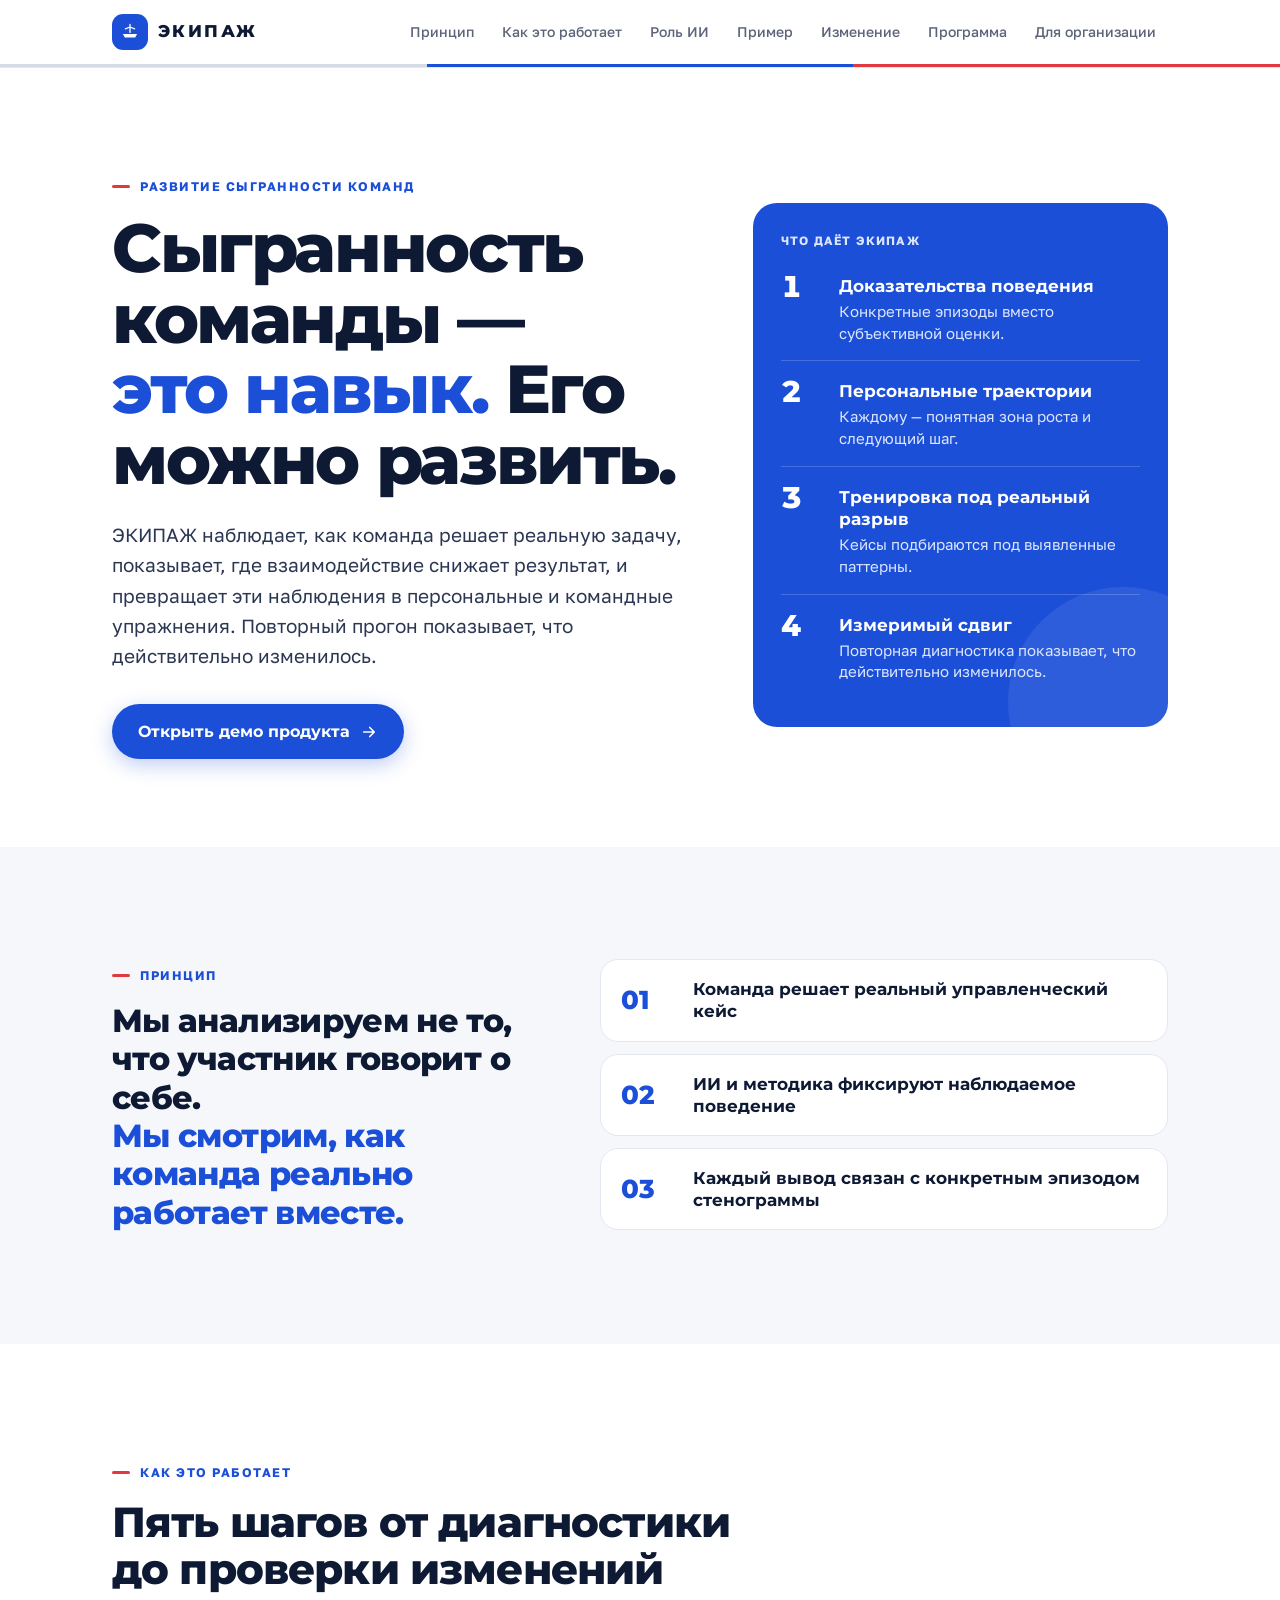
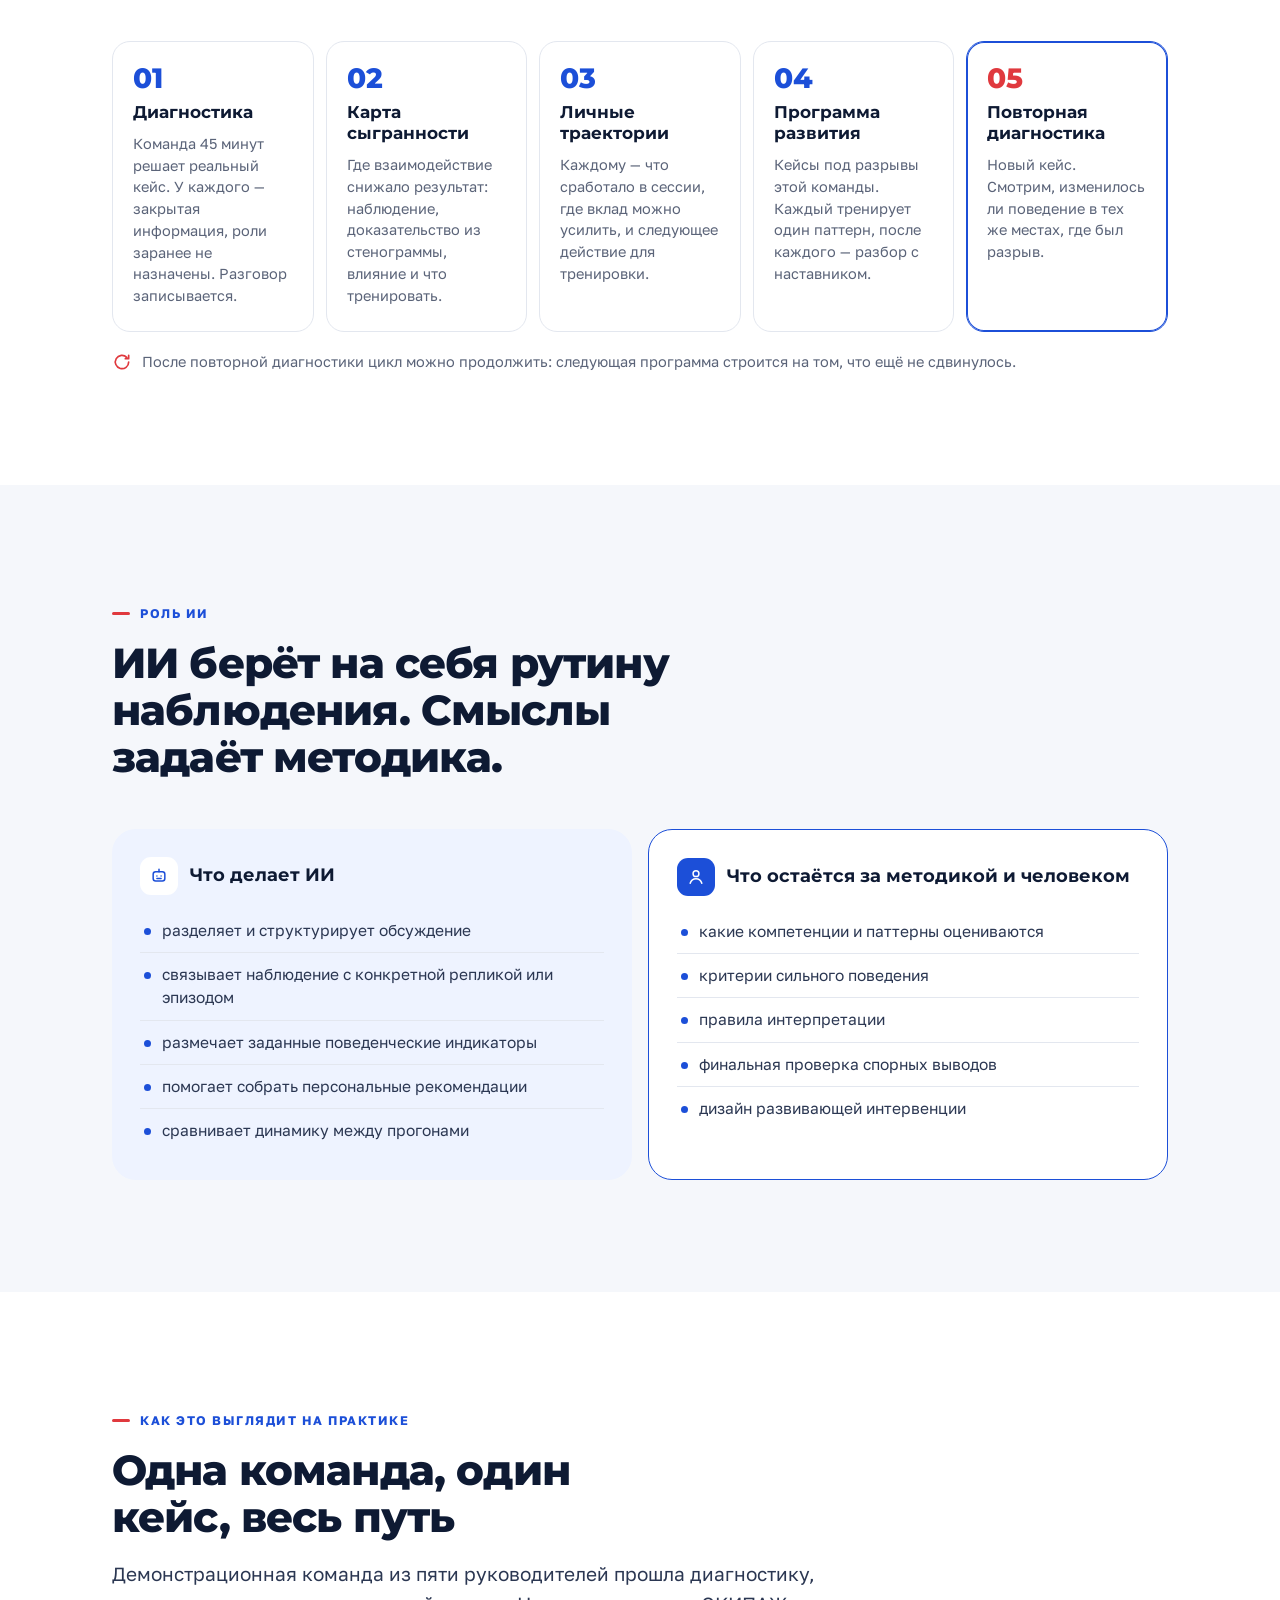
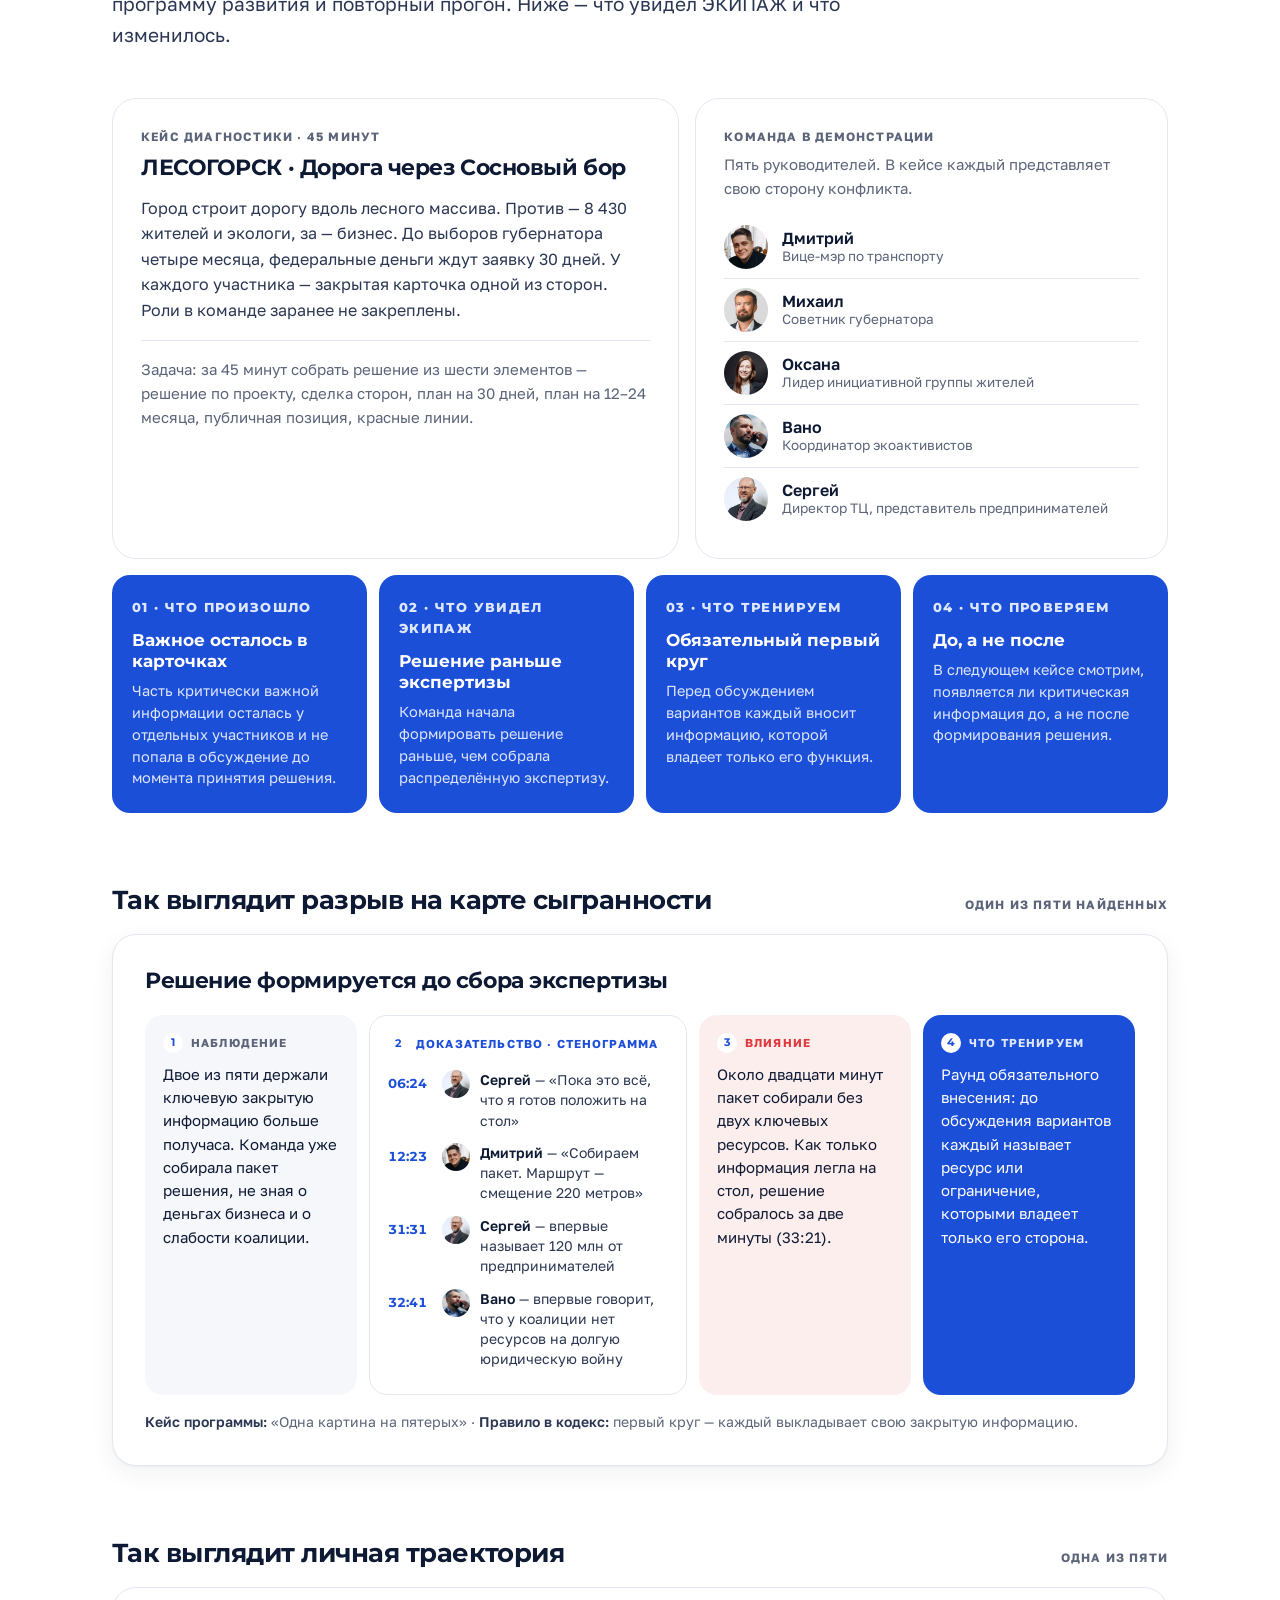
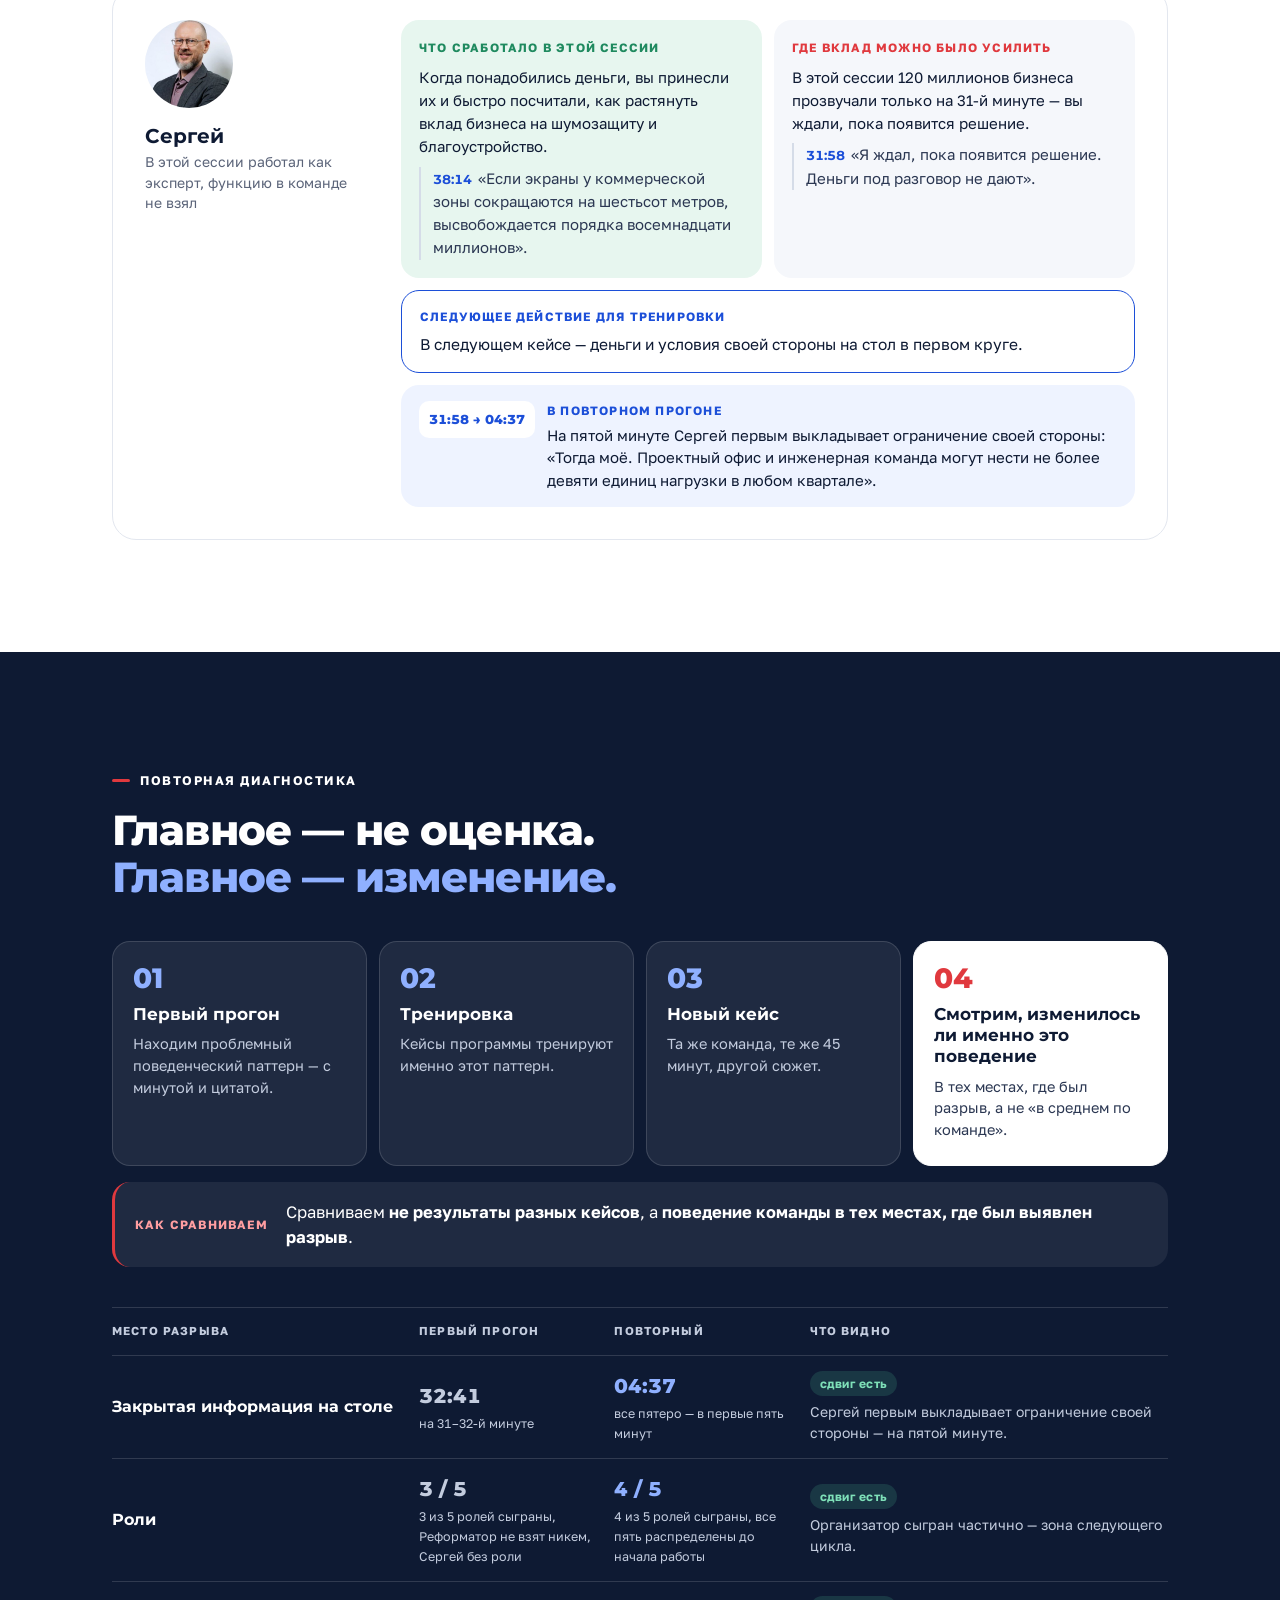
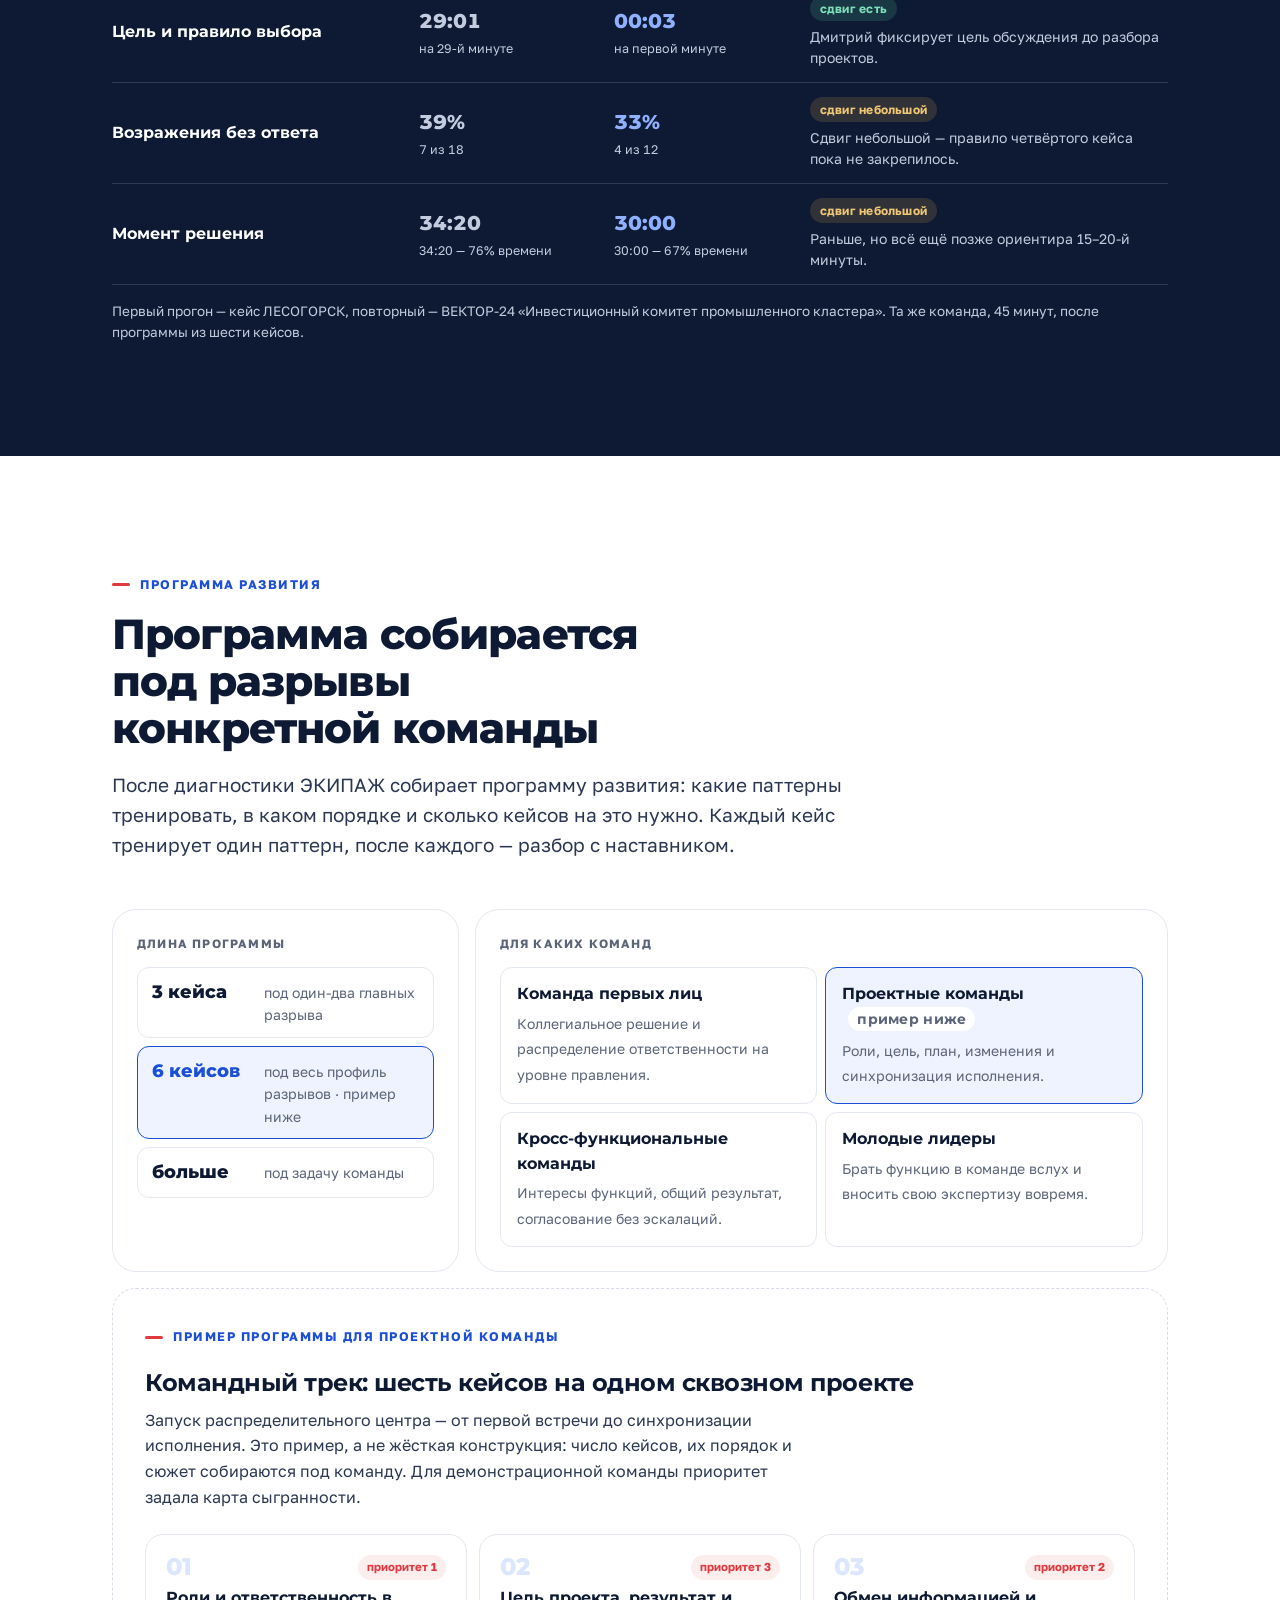
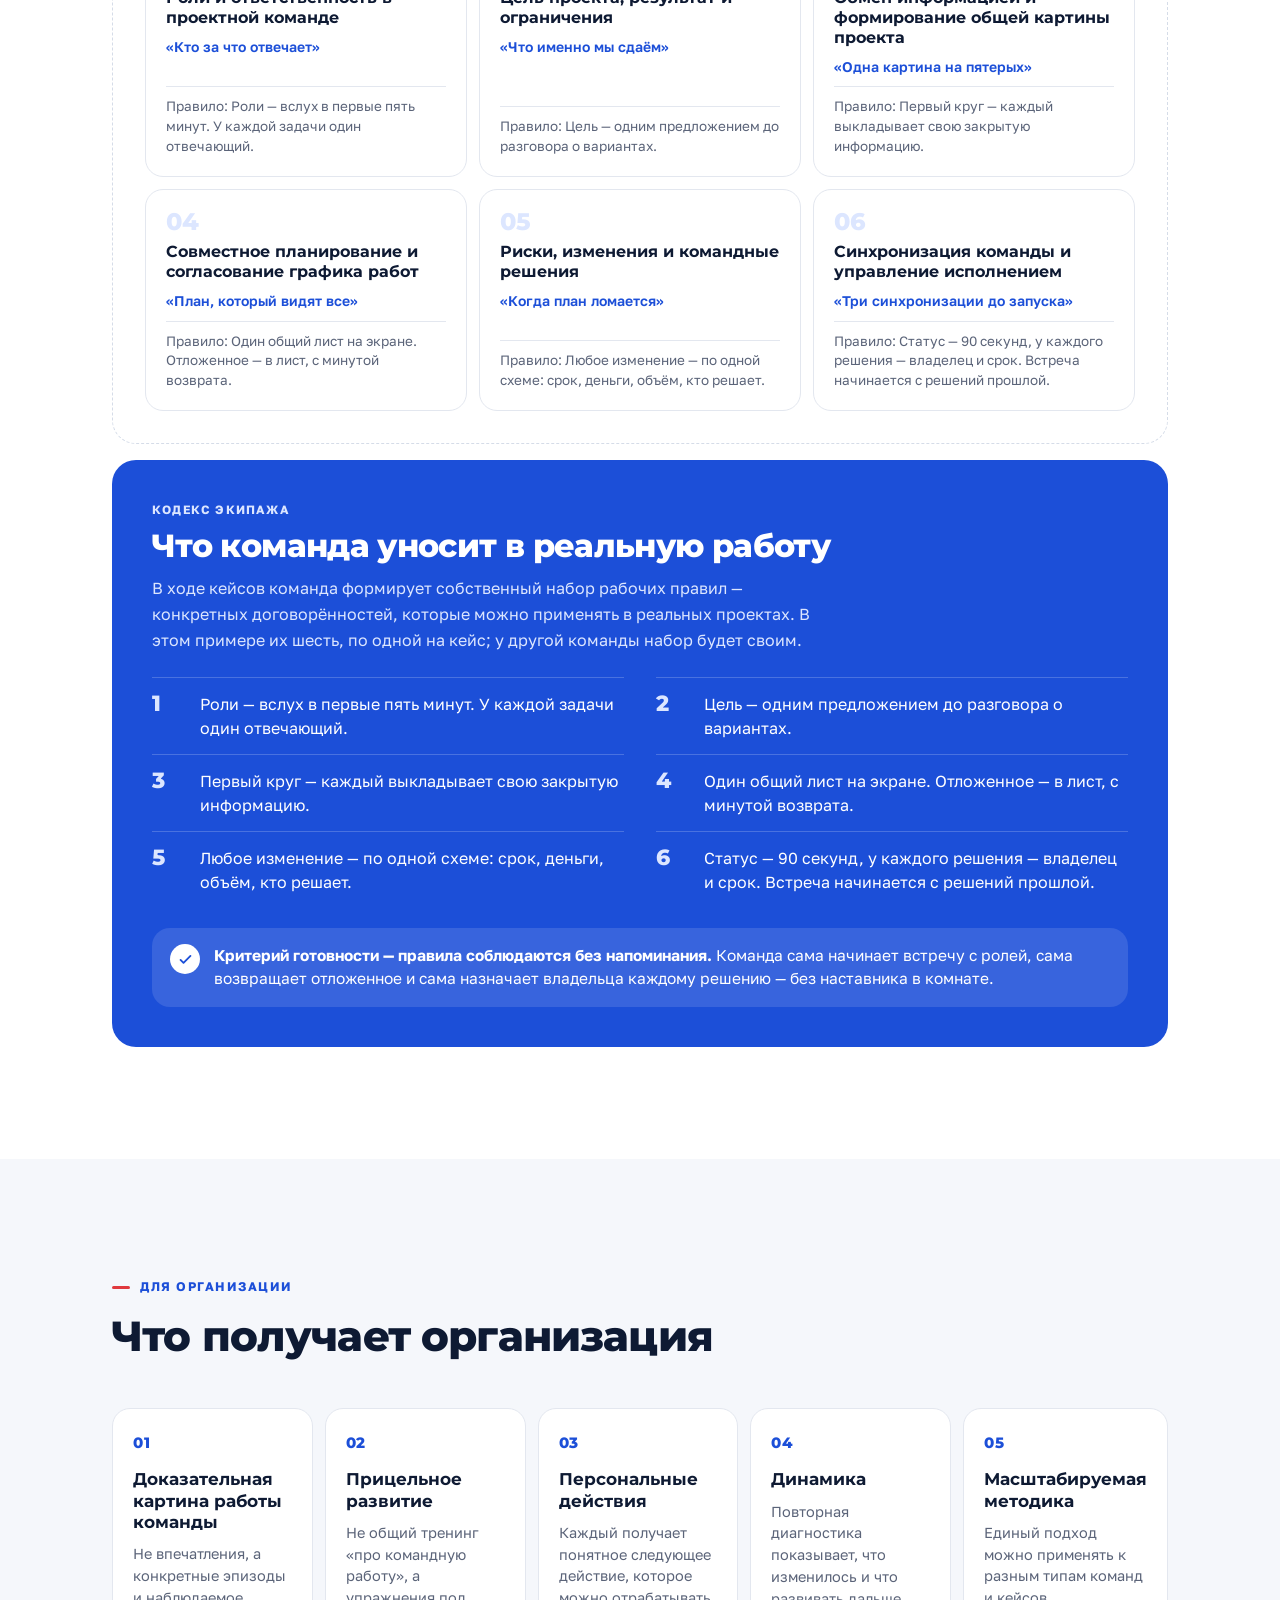
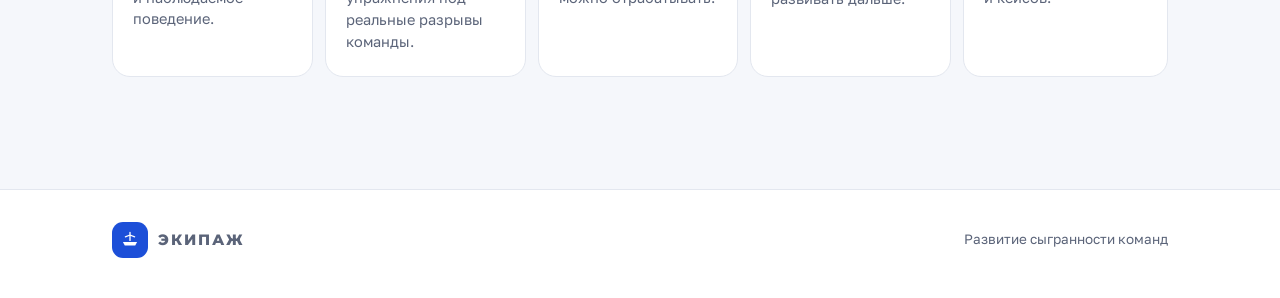
==== index.html @ c214ab03 "Add files via upload" ====
<!doctype html>
<html lang="ru">
<head>
<meta charset="utf-8">
<meta name="viewport" content="width=device-width,initial-scale=1,viewport-fit=cover">
<meta name="robots" content="noindex, nofollow">
<link rel="icon" href="favicon.svg" type="image/svg+xml">
<meta name="theme-color" content="#1C4FD8">
<meta property="og:type" content="website">
<meta property="og:title" content="ЭКИПАЖ — сыгранность команды как навык">
<meta property="og:description" content="ЭКИПАЖ — развитие сыгранности управленческих команд: диагностика по реальному кейсу, программа развития под разрывы команды и повторная диагностика изменений.">
<meta property="og:image" content="og-image.png">
<meta name="twitter:card" content="summary_large_image">
<title>ЭКИПАЖ</title>
<meta name="description" content="ЭКИПАЖ — развитие сыгранности управленческих команд: диагностика по реальному кейсу, программа развития под разрывы команды и повторная диагностика.">
<link rel="preconnect" href="https://fonts.googleapis.com">
<link rel="preconnect" href="https://fonts.gstatic.com" crossorigin>
<link href="https://fonts.googleapis.com/css2?family=Golos+Text:wght@400;500;600;700&family=Montserrat:wght@600;700;800&display=swap" rel="stylesheet">
<style>
/* Layout: одна колонка 1120px, разделы-полосы со своим ритмом; липкая шапка с оглавлением; один тёмный акцентный блок — «изменение». */
:root{
  --bg:#FFFFFF; --band:#F5F7FB; --card:#FFFFFF; --line:#E3E7EF; --line-2:#D5DCE8;
  --ink:#0E1A33; --ink-2:#2B3752; --muted:#5B6479;
  --blue:#1C4FD8; --blue-ink:#1238A8; --blue-wash:#EEF3FF; --blue-soft:#DCE6FF;
  --red:#E0393E; --red-wash:#FDEEEE;
  --good:#1F8A5F; --good-wash:#E7F6EF; --warn:#A86A05; --warn-wash:#FDF4E3;
  --solid:#1C4FD8; --on-solid:#FFFFFF; --on-solid-2:#DCE6FF;
  --night:#0E1A33; --on-night:#FFFFFF; --on-night-2:#C3CCDE; --night-accent:#8FB0FF; --night-card:rgba(255,255,255,.07); --night-line:rgba(255,255,255,.14);
  --shadow:0 1px 2px rgba(14,26,51,.04),0 8px 24px rgba(14,26,51,.06);
  --f-display:'Montserrat','Golos Text','Segoe UI',system-ui,sans-serif;
  --f-body:'Golos Text','Segoe UI',system-ui,-apple-system,Arial,sans-serif;
  --r-lg:24px; --r:18px; --r-sm:12px;
  --wrap:1120px; --gut:clamp(16px,4vw,32px);
}
@media (prefers-color-scheme: dark){:root:not([data-theme="light"]){
  --bg:#0A1120; --band:#0F182B; --card:#131D33; --line:#223050; --line-2:#2B3B5E;
  --ink:#E9EEF8; --ink-2:#C5CEE0; --muted:#8E99B1;
  --blue:#7D9DFF; --blue-ink:#A9BEFF; --blue-wash:#16224A; --blue-soft:#22336A;
  --red:#FF6E72; --red-wash:#3A1A22;
  --good:#52CC9C; --good-wash:#12302A; --warn:#E5B04A; --warn-wash:#33280F;
  --solid:#2450D6; --on-solid:#FFFFFF; --on-solid-2:#DCE6FF;
  --night:#050A16; --on-night:#FFFFFF; --on-night-2:#B9C3D8; --night-accent:#8FB0FF; --night-card:rgba(255,255,255,.06); --night-line:rgba(255,255,255,.12);
  --shadow:0 1px 2px rgba(0,0,0,.3),0 8px 24px rgba(0,0,0,.25);
  color-scheme:dark;
}}
:root[data-theme="dark"]{
  --bg:#0A1120; --band:#0F182B; --card:#131D33; --line:#223050; --line-2:#2B3B5E;
  --ink:#E9EEF8; --ink-2:#C5CEE0; --muted:#8E99B1;
  --blue:#7D9DFF; --blue-ink:#A9BEFF; --blue-wash:#16224A; --blue-soft:#22336A;
  --red:#FF6E72; --red-wash:#3A1A22;
  --good:#52CC9C; --good-wash:#12302A; --warn:#E5B04A; --warn-wash:#33280F;
  --solid:#2450D6; --on-solid:#FFFFFF; --on-solid-2:#DCE6FF;
  --night:#050A16; --on-night:#FFFFFF; --on-night-2:#B9C3D8; --night-accent:#8FB0FF; --night-card:rgba(255,255,255,.06); --night-line:rgba(255,255,255,.12);
  --shadow:0 1px 2px rgba(0,0,0,.3),0 8px 24px rgba(0,0,0,.25);
  color-scheme:dark;
}

*{box-sizing:border-box}
html{scroll-behavior:smooth}
@media (prefers-reduced-motion: reduce){html{scroll-behavior:auto}*{transition:none!important}}
body{margin:0;background:var(--bg);color:var(--ink);font:400 16px/1.6 var(--f-body);-webkit-font-smoothing:antialiased;text-rendering:optimizeLegibility}
h1,h2,h3,h4{font-family:var(--f-display);margin:0;text-wrap:balance;letter-spacing:-.02em}
p{margin:0}
ul,ol{margin:0;padding:0;list-style:none}
img{max-width:100%;display:block}
a{color:inherit}
:focus-visible{outline:3px solid var(--blue);outline-offset:3px;border-radius:6px}
.wrap{max-width:var(--wrap);margin:0 auto;padding-inline:var(--gut)}
.num{font-variant-numeric:tabular-nums}

/* ---------- шапка ---------- */
.top{position:sticky;top:env(safe-area-inset-top,0px);z-index:20;background:color-mix(in srgb,var(--bg) 92%,transparent);backdrop-filter:saturate(1.4) blur(10px);-webkit-backdrop-filter:saturate(1.4) blur(10px);border-bottom:1px solid var(--line)}
.top-in{display:flex;align-items:center;gap:28px;min-height:64px}
.brand{display:flex;align-items:center;gap:10px;text-decoration:none;flex-shrink:0}
.logo{width:36px;height:36px;border-radius:11px;background:var(--solid);display:grid;place-items:center}
.logo svg{width:20px;height:20px}
.wm{font-family:var(--f-display);font-weight:800;font-size:17px;letter-spacing:.14em}
.nav{display:flex;gap:4px;overflow-x:auto;scrollbar-width:none;margin-left:auto;min-width:0}
.nav::-webkit-scrollbar{display:none}
.nav a{white-space:nowrap;text-decoration:none;font-size:14px;font-weight:500;color:var(--muted);padding:8px 12px;border-radius:999px;transition:color .15s,background .15s}
.nav a:hover{color:var(--ink)}
.nav a.on{color:var(--blue);background:var(--blue-wash);font-weight:600}
.ribbon{display:grid;grid-template-columns:1fr 1fr 1fr;height:3px}
.ribbon i{display:block}.ribbon i:nth-child(1){background:var(--line-2)}.ribbon i:nth-child(2){background:var(--blue)}.ribbon i:nth-child(3){background:var(--red)}
@media (max-width:760px){.top-in{flex-wrap:wrap;gap:0;padding-block:10px 4px}.nav{margin-left:0;width:100%;padding-block:6px}}

/* ---------- общие элементы разделов ---------- */
section{scroll-margin-top:84px}
.sec{padding-block:clamp(64px,9vw,112px)}
.sec.band{background:var(--band)}
.eyebrow{display:inline-flex;align-items:center;gap:10px;font-size:12.5px;font-weight:700;letter-spacing:.12em;text-transform:uppercase;color:var(--blue);margin-bottom:16px}
.eyebrow:before{content:"";width:18px;height:3px;border-radius:2px;background:var(--red)}
.h2{font-size:clamp(28px,4vw,42px);line-height:1.12;font-weight:800;max-width:22ch}
.lead{font-size:clamp(17px,1.6vw,19px);line-height:1.6;color:var(--ink-2);max-width:62ch;margin-top:18px}
.sec-head{margin-bottom:clamp(32px,4vw,48px)}
.sub{font-family:var(--f-display);font-weight:700;font-size:20px;letter-spacing:-.01em;margin-bottom:16px}
.cap{font-size:12px;font-weight:700;letter-spacing:.1em;text-transform:uppercase;color:var(--muted)}
.ph{border-radius:50%;object-fit:cover;object-position:center 22%;flex-shrink:0;background:var(--band)}

/* ---------- hero ---------- */
.hero{padding-block:clamp(56px,8vw,104px) clamp(56px,7vw,88px)}
.hero-g{display:grid;grid-template-columns:1.25fr .9fr;gap:clamp(32px,5vw,64px);align-items:center}
.hero h1{font-size:clamp(38px,6vw,68px);line-height:1.04;font-weight:800;letter-spacing:-.035em}
.hero h1 em{font-style:normal;color:var(--blue)}
.hero .lead{margin-top:24px}
.facts{background:var(--solid);color:var(--on-solid);border-radius:var(--r-lg);padding:28px;position:relative;overflow:hidden}
.facts:after{content:"";position:absolute;right:-70px;bottom:-90px;width:230px;height:230px;border-radius:50%;background:rgba(255,255,255,.08)}
.facts .cap{color:var(--on-solid-2);margin-bottom:6px}
.facts li{display:grid;grid-template-columns:44px 1fr;gap:14px;align-items:start;padding:16px 0;border-top:1px solid rgba(255,255,255,.18);position:relative;z-index:1}
.facts li:first-child{border-top:none}
.facts b{font-family:var(--f-display);font-weight:800;font-size:30px;line-height:1;letter-spacing:-.02em}
.facts span{font-size:15px;line-height:1.45;color:var(--on-solid-2)}
.facts span strong{display:block;color:var(--on-solid);font-family:var(--f-display);font-weight:700;font-size:17px;line-height:1.3;margin:3px 0 4px}

.cta{display:flex;flex-wrap:wrap;align-items:center;gap:14px 20px;margin-top:32px}
.btn{display:inline-flex;align-items:center;gap:10px;background:var(--solid);color:var(--on-solid);text-decoration:none;font-family:var(--f-display);font-weight:700;font-size:16px;padding:15px 26px;border-radius:999px;box-shadow:0 6px 20px rgba(28,79,216,.28);transition:transform .15s,box-shadow .15s,background .15s}
.btn:hover{background:color-mix(in srgb,var(--solid) 84%,#000);transform:translateY(-1px);box-shadow:0 10px 26px rgba(28,79,216,.34)}
.btn svg{width:18px;height:18px;stroke:currentColor;fill:none;stroke-width:2.2;stroke-linecap:round;stroke-linejoin:round;transition:transform .15s}
.btn:hover svg{transform:translateX(3px)}
.cta-cap{font-size:14px;line-height:1.45;color:var(--muted);max-width:34ch}
@media (max-width:900px){.hero-g{grid-template-columns:1fr}}

/* ---------- принцип ---------- */
.principle{display:grid;grid-template-columns:1fr 1.3fr;gap:clamp(28px,4vw,56px);align-items:start}
.principle .stmt{font-family:var(--f-display);font-weight:800;font-size:clamp(24px,3vw,32px);line-height:1.2;letter-spacing:-.02em}
.principle .stmt span{display:block;color:var(--blue)}
.steps3{display:grid;gap:12px;counter-reset:s}
.st3{display:grid;grid-template-columns:56px 1fr;gap:16px;align-items:center;background:var(--card);border:1px solid var(--line);border-radius:var(--r);padding:18px 20px}
.st3 .no{font-family:var(--f-display);font-weight:800;font-size:26px;color:var(--blue);line-height:1}
.st3 .t{font-family:var(--f-display);font-weight:700;font-size:17px;line-height:1.3}
@media (max-width:860px){.principle{grid-template-columns:1fr}}

/* ---------- как работает ---------- */
.path{display:grid;grid-template-columns:repeat(5,1fr);gap:12px;position:relative}
.ps{background:var(--card);border:1px solid var(--line);border-radius:var(--r);padding:22px 20px 24px;display:flex;flex-direction:column;gap:10px;position:relative}
.ps .no{font-family:var(--f-display);font-weight:800;font-size:28px;line-height:1;color:var(--blue)}
.ps.fin{border-color:var(--blue);box-shadow:inset 0 0 0 1px var(--blue)}
.ps.fin .no{color:var(--red)}
.ps .t{font-family:var(--f-display);font-weight:700;font-size:17px;line-height:1.25}
.ps .d{font-size:14.5px;line-height:1.5;color:var(--muted)}
.loop{display:flex;align-items:center;gap:10px;margin-top:18px;font-size:14.5px;color:var(--muted)}
.loop svg{width:20px;height:20px;stroke:var(--red);fill:none;stroke-width:2;stroke-linecap:round;stroke-linejoin:round;flex-shrink:0}
@media (max-width:1000px){.path{grid-template-columns:1fr 1fr}.ps.fin{grid-column:1/-1}}
@media (max-width:560px){.path{grid-template-columns:1fr}}

/* ---------- пример ---------- */
.case-g{display:grid;grid-template-columns:1.2fr 1fr;gap:16px;align-items:stretch}
.casecard{background:var(--card);border:1px solid var(--line);border-radius:var(--r-lg);padding:28px}
.casecard h3{font-size:22px;line-height:1.25;margin:8px 0 14px}
.casecard p{color:var(--ink-2)}
.casecard .task{margin-top:16px;padding-top:16px;border-top:1px solid var(--line);font-size:15px;color:var(--muted)}
.crew{background:var(--card);border:1px solid var(--line);border-radius:var(--r-lg);padding:28px}
.crew .cap{margin-bottom:6px}
.crew p{font-size:15px;color:var(--muted);margin-bottom:16px}
.crew li{display:flex;align-items:center;gap:14px;padding:9px 0;border-top:1px solid var(--line)}
.crew li:first-of-type{border-top:none}
.crew .ph{width:44px;height:44px}
.crew .n{font-weight:600;line-height:1.2}
.crew .r{font-size:13.5px;color:var(--muted);line-height:1.3}
@media (max-width:900px){.case-g{grid-template-columns:1fr}}

.story{display:grid;grid-template-columns:repeat(4,1fr);gap:12px;margin-top:16px}
.sty{background:var(--solid);color:var(--on-solid);border-radius:var(--r);padding:22px 20px 24px}
.sty .no{font-family:var(--f-display);font-weight:800;font-size:13px;letter-spacing:.1em;color:var(--on-solid-2);margin-bottom:12px}
.sty .t{font-family:var(--f-display);font-weight:700;font-size:17px;line-height:1.25;margin-bottom:8px}
.sty .d{font-size:14.5px;line-height:1.5;color:var(--on-solid-2)}
@media (max-width:1000px){.story{grid-template-columns:1fr 1fr}}
@media (max-width:560px){.story{grid-template-columns:1fr}}

.block{margin-top:clamp(48px,6vw,72px)}
.block-h{display:flex;align-items:baseline;justify-content:space-between;gap:16px;flex-wrap:wrap;margin-bottom:18px}
.block-h h3{font-size:clamp(21px,2.4vw,26px);line-height:1.2}
.block-h .cap{white-space:nowrap}

.gap-card{background:var(--card);border:1px solid var(--line);border-radius:var(--r-lg);padding:clamp(20px,3vw,32px);box-shadow:var(--shadow)}
.gap-card h4{font-size:clamp(19px,2vw,22px);line-height:1.25;margin-bottom:20px}
.chain{display:grid;grid-template-columns:1fr 1.5fr 1fr 1fr;gap:12px}
.lnk{border-radius:var(--r);padding:18px;min-width:0}
.lnk .k{display:flex;align-items:center;gap:8px;font-size:11.5px;font-weight:700;letter-spacing:.1em;text-transform:uppercase;margin-bottom:10px;color:var(--muted)}
.lnk .k i{font-style:normal;font-family:var(--f-display);width:20px;height:20px;border-radius:50%;display:inline-grid;place-items:center;font-size:11px;letter-spacing:0;background:var(--card);color:var(--blue)}
.lnk .x{font-size:15px;line-height:1.55}
.lnk.obs{background:var(--band)}
.lnk.ev{background:var(--card);border:1px solid var(--line)}
.lnk.ev .k{color:var(--blue)}
.lnk.im{background:var(--red-wash)}
.lnk.im .k{color:var(--red)}
.lnk.tr{background:var(--solid);color:var(--on-solid)}
.lnk.tr .k{color:var(--on-solid-2)}
.lnk.tr .k i{background:var(--on-solid);color:#1C4FD8}
.ev-l li{display:grid;grid-template-columns:44px 28px 1fr;gap:10px;align-items:start;padding:6px 0;font-size:14px;line-height:1.45;color:var(--ink-2)}
.ev-l .ts{font-family:var(--f-display);font-weight:700;font-size:12.5px;color:var(--blue);padding-top:5px}
.ev-l .ph{width:28px;height:28px}
.ev-l b{color:var(--ink);font-weight:600}
.gap-foot{margin-top:16px;font-size:14px;color:var(--muted)}
.gap-foot b{color:var(--ink-2);font-weight:600}
@media (max-width:1040px){.chain{grid-template-columns:1fr 1fr}}
@media (max-width:620px){.chain{grid-template-columns:1fr}}

.person{display:grid;grid-template-columns:220px 1fr;gap:clamp(20px,3vw,36px);background:var(--card);border:1px solid var(--line);border-radius:var(--r-lg);padding:clamp(20px,3vw,32px)}
.who{display:flex;flex-direction:column;gap:12px}
.who .ph{width:88px;height:88px}
.who .n{font-family:var(--f-display);font-weight:700;font-size:20px}
.who .r{font-size:14px;color:var(--muted);line-height:1.45}
.obs2{display:grid;grid-template-columns:1fr 1fr;gap:12px}
.ob{border-radius:var(--r);padding:18px;min-width:0}
.ob.g{background:var(--good-wash)}.ob.g .cap{color:var(--good)}
.ob.r{background:var(--band)}.ob.r .cap{color:var(--red)}
.ob p{font-size:15px;line-height:1.55;margin-top:8px}
.q{margin-top:12px;padding-left:12px;border-left:2px solid var(--line-2);font-size:14px;line-height:1.5;color:var(--ink-2)}
.q .ts{font-family:var(--f-display);font-weight:700;color:var(--blue);font-size:12.5px;margin-right:6px}
.next{margin-top:12px;border:1.5px solid var(--blue);border-radius:var(--r);padding:16px 18px}
.next .cap{color:var(--blue)}
.next p{margin-top:6px;font-size:15.5px;line-height:1.55}
.after{margin-top:12px;display:grid;grid-template-columns:auto 1fr;gap:12px;align-items:start;background:var(--blue-wash);border-radius:var(--r);padding:16px 18px}
.after .cap{color:var(--blue)}
.after p{margin-top:4px;font-size:15px;line-height:1.5}
.after .badge{font-family:var(--f-display);font-weight:800;font-size:13px;color:var(--blue);background:var(--card);border-radius:10px;padding:8px 10px;white-space:nowrap}
@media (max-width:900px){.person{grid-template-columns:1fr}.who{flex-direction:row;align-items:center}.who .ph{width:64px;height:64px}}
@media (max-width:620px){.obs2{grid-template-columns:1fr}}

/* ---------- изменение (тёмный блок) ---------- */
.change{background:var(--night);color:var(--on-night)}
.change .eyebrow{color:var(--on-night)}
.change .h2{max-width:none}
.change .h2 span{color:var(--night-accent);display:block}
.change .lead{color:var(--on-night-2)}
.cflow{display:grid;grid-template-columns:repeat(4,1fr);gap:12px;margin-top:40px;counter-reset:c}
.cs{background:var(--night-card);border:1px solid var(--night-line);border-radius:var(--r);padding:22px 20px 24px;position:relative}
.cs .no{font-family:var(--f-display);font-weight:800;font-size:28px;line-height:1;color:var(--night-accent);margin-bottom:12px}
.cs .t{font-family:var(--f-display);font-weight:700;font-size:17px;line-height:1.25;margin-bottom:8px}
.cs .d{font-size:14.5px;line-height:1.5;color:var(--on-night-2)}
.cs.fin{background:var(--on-night);color:#0E1A33;border-color:var(--on-night)}
.cs.fin .no{color:#E0393E}.cs.fin .d{color:#2B3752}
.cnote{display:grid;grid-template-columns:auto 1fr;gap:18px;align-items:center;margin-top:16px;padding:18px 20px;border-radius:var(--r);background:var(--night-card);border-left:3px solid var(--red)}
.cnote .cap{color:#FF9EA1}
.cnote p{font-size:16.5px;line-height:1.5}
.cnote strong{font-weight:700}
.cmp{margin-top:40px;border-top:1px solid var(--night-line)}
.cmp-h,.cmp-r{display:grid;grid-template-columns:1.3fr .8fr .8fr 1.6fr;gap:16px;align-items:center;padding:14px 0;border-bottom:1px solid var(--night-line)}
.cmp-h{font-size:11.5px;font-weight:700;letter-spacing:.1em;text-transform:uppercase;color:var(--on-night-2)}
.cmp-r .p{font-family:var(--f-display);font-weight:700;font-size:16px}
.cmp-r .v{font-family:var(--f-display);font-weight:800;font-size:20px;font-variant-numeric:tabular-nums}
.cmp-r .v.b{color:var(--on-night-2)}
.cmp-r .v.a{color:var(--night-accent)}
.cmp-r .v small{display:block;font-family:var(--f-body);font-weight:400;font-size:12.5px;color:var(--on-night-2);margin-top:2px}
.cmp-r .s{font-size:14px;line-height:1.45;color:var(--on-night-2)}
.pill{display:inline-block;font-size:12px;font-weight:700;letter-spacing:.02em;padding:4px 10px;border-radius:999px;margin-bottom:6px}
.pill.up{background:rgba(82,204,156,.16);color:#7EE0B8}
.pill.flat{background:rgba(229,176,74,.16);color:#F0C774}
.cmp-cap{margin-top:16px;font-size:13.5px;color:var(--on-night-2)}
@media (max-width:1000px){.cflow{grid-template-columns:1fr 1fr}}
@media (max-width:760px){
  .cmp-h{display:none}
  .cmp-r{grid-template-columns:1fr 1fr;gap:6px 16px;padding:18px 0}
  .cmp-r .p,.cmp-r .s{grid-column:1/-1}
  .cnote{grid-template-columns:1fr}
}
@media (max-width:560px){.cflow{grid-template-columns:1fr}}

/* ---------- программа ---------- */
.fmt{display:grid;grid-template-columns:1fr 2fr;gap:16px}
.fmt-box{background:var(--card);border:1px solid var(--line);border-radius:var(--r-lg);padding:24px}
.fmt-box .cap{margin-bottom:14px}
.len{display:grid;gap:8px}
.len div{display:flex;align-items:baseline;gap:12px;padding:10px 14px;border-radius:var(--r-sm);border:1px solid var(--line)}
.len b{font-family:var(--f-display);font-weight:800;font-size:18px;min-width:100px;white-space:nowrap}
.len span{font-size:14px;color:var(--muted)}
.len .on{border-color:var(--blue);background:var(--blue-wash)}.len .on b{color:var(--blue)}
.aud{display:grid;grid-template-columns:1fr 1fr;gap:8px}
.aud div{padding:14px 16px;border-radius:var(--r-sm);border:1px solid var(--line)}
.aud b{display:block;font-family:var(--f-display);font-weight:700;font-size:15.5px;margin-bottom:4px}
.aud span{font-size:14px;color:var(--muted);line-height:1.45}
.aud .on{border-color:var(--blue);background:var(--blue-wash)}
.tag{display:inline-block;font-size:11.5px;font-weight:700;color:var(--blue);background:var(--card);border-radius:999px;padding:2px 9px;margin-left:6px;vertical-align:2px;letter-spacing:.02em}
@media (max-width:900px){.fmt{grid-template-columns:1fr}}
@media (max-width:560px){.aud{grid-template-columns:1fr}}

.example{margin-top:16px;border:1.5px dashed var(--line-2);border-radius:var(--r-lg);padding:clamp(20px,3vw,32px)}
.example h3{font-size:clamp(20px,2.2vw,24px);line-height:1.2;margin:6px 0 10px}
.example .ex-s{color:var(--ink-2);max-width:68ch}
.cases{display:grid;grid-template-columns:repeat(3,1fr);gap:12px;margin-top:24px}
.cs6{background:var(--card);border:1px solid var(--line);border-radius:var(--r);padding:20px;display:flex;flex-direction:column;gap:8px}
.cs6 .top6{display:flex;justify-content:space-between;align-items:center}
.cs6 .no{font-family:var(--f-display);font-weight:800;font-size:24px;color:var(--blue-soft);line-height:1}
.cs6 .pri{font-size:11.5px;font-weight:700;color:var(--red);background:var(--red-wash);padding:3px 9px;border-radius:999px}
.cs6 .t{font-family:var(--f-display);font-weight:700;font-size:15.5px;line-height:1.3}
.cs6 .nm{font-size:14px;color:var(--blue);font-weight:600}
.cs6 .rl{margin-top:auto;padding-top:10px;border-top:1px solid var(--line);font-size:13.5px;color:var(--muted);line-height:1.45}
@media (max-width:900px){.cases{grid-template-columns:1fr 1fr}}
@media (max-width:560px){.cases{grid-template-columns:1fr}}

.codex{margin-top:16px;background:var(--solid);color:var(--on-solid);border-radius:var(--r-lg);padding:clamp(24px,3.5vw,40px);position:relative;overflow:hidden}
.codex .cap{color:var(--on-solid-2)}
.codex h3{font-size:clamp(24px,3vw,32px);line-height:1.15;margin:8px 0 12px;font-weight:800}
.codex .s{color:var(--on-solid-2);max-width:66ch}
.codex ol{display:grid;grid-template-columns:1fr 1fr;gap:0 32px;margin-top:24px;counter-reset:r}
.codex li{counter-increment:r;display:grid;grid-template-columns:36px 1fr;gap:12px;padding:14px 0;border-top:1px solid rgba(255,255,255,.2);font-size:16px;line-height:1.5}
.codex li:before{content:counter(r);font-family:var(--f-display);font-weight:800;font-size:22px;line-height:1.1;color:var(--on-solid-2)}
.ready{display:flex;gap:14px;align-items:flex-start;margin-top:20px;padding:16px 18px;border-radius:var(--r);background:rgba(255,255,255,.12);font-size:15.5px;line-height:1.5}
.ready .ic{width:30px;height:30px;border-radius:50%;background:var(--on-solid);display:grid;place-items:center;flex-shrink:0}
.ready .ic svg{width:17px;height:17px;stroke:#1C4FD8;fill:none;stroke-width:2.6;stroke-linecap:round;stroke-linejoin:round}
.ready strong{font-weight:700}
@media (max-width:760px){.codex ol{grid-template-columns:1fr}}

/* ---------- роль ИИ ---------- */
.ai{display:grid;grid-template-columns:1fr 1fr;gap:16px}
.ai-c{border-radius:var(--r-lg);padding:28px}
.ai-c.m{background:var(--blue-wash)}
.ai-c.h{background:var(--card);border:1.5px solid var(--blue)}
.ai-c .hd{display:flex;align-items:center;gap:12px;font-family:var(--f-display);font-weight:700;font-size:18px;margin-bottom:14px}
.ai-c .ic{width:38px;height:38px;border-radius:11px;display:grid;place-items:center;background:var(--card);flex-shrink:0}
.ai-c.h .ic{background:var(--solid)}
.ai-c .ic svg{width:20px;height:20px;stroke:var(--blue);fill:none;stroke-width:1.8;stroke-linecap:round;stroke-linejoin:round}
.ai-c.h .ic svg{stroke:var(--on-solid)}
.ai-c li{position:relative;padding:10px 0 10px 22px;border-top:1px solid var(--line);font-size:15.5px;line-height:1.5;color:var(--ink-2)}
.ai-c li:first-child{border-top:none}
.ai-c li:before{content:"";position:absolute;left:4px;top:19px;width:7px;height:7px;border-radius:50%;background:var(--blue)}
@media (max-width:760px){.ai{grid-template-columns:1fr}}

/* ---------- результат ---------- */
.value{display:grid;grid-template-columns:repeat(5,1fr);gap:12px}
.vl{background:var(--card);border:1px solid var(--line);border-radius:var(--r);padding:22px 20px 24px}
.vl .no{font-family:var(--f-display);font-weight:800;font-size:15px;color:var(--blue);margin-bottom:14px;letter-spacing:.04em}
.vl .t{font-family:var(--f-display);font-weight:700;font-size:17px;line-height:1.25;margin-bottom:10px}
.vl .d{font-size:14.5px;line-height:1.5;color:var(--muted)}
@media (max-width:1040px){.value{grid-template-columns:repeat(3,1fr)}}
@media (max-width:760px){.value{grid-template-columns:1fr 1fr}}
@media (max-width:520px){.value{grid-template-columns:1fr}}

/* ---------- подвал ---------- */
.foot{border-top:1px solid var(--line);padding-block:32px 40px}
.foot-in{display:flex;justify-content:space-between;gap:16px;flex-wrap:wrap;align-items:center;font-size:13.5px;color:var(--muted)}
.foot .brand .wm{font-size:15px}
</style>
</head>
<body>


<header class="top">
  <div class="wrap top-in">
    <a class="brand" href="#top" aria-label="ЭКИПАЖ — в начало">
      <span class="logo"><svg viewBox="0 0 24 24" fill="none" aria-hidden="true"><path d="M3.5 14.5h17l-2.2 4.2H5.7L3.5 14.5Z" fill="#fff"/><path d="M12 3v9.5M6.5 8.2 12 6l5.5 2.2" stroke="#fff" stroke-width="1.6" stroke-linecap="round" stroke-linejoin="round"/></svg></span>
      <span class="wm">ЭКИПАЖ</span>
    </a>
    <nav class="nav" aria-label="Разделы страницы">
      <a href="#principle">Принцип</a>
      <a href="#how">Как это работает</a>
      <a href="#ai">Роль ИИ</a>
      <a href="#practice">Пример</a>
      <a href="#change">Изменение</a>
      <a href="#program">Программа</a>
      <a href="#value">Для организации</a>
    </nav>
  </div>
  <div class="ribbon" aria-hidden="true"><i></i><i></i><i></i></div>
</header>

<main id="top">

<!-- ================= HERO ================= -->
<section class="hero">
  <div class="wrap hero-g">
    <div>
      <div class="eyebrow">Развитие сыгранности команд</div>
      <h1>Сыгранность команды — <em>это навык.</em> Его можно развить.</h1>
      <p class="lead">ЭКИПАЖ наблюдает, как команда решает реальную задачу, показывает, где взаимодействие снижает результат, и превращает эти наблюдения в персональные и командные упражнения. Повторный прогон показывает, что действительно изменилось.</p>
      <div class="cta">
        <a class="btn" href="demo.html">Открыть демо продукта<svg viewBox="0 0 24 24" aria-hidden="true"><path d="M5 12h14M13 6l6 6-6 6"/></svg></a>
      </div>
    </div>
    <div class="facts" aria-label="Что даёт ЭКИПАЖ">
      <div class="cap">Что даёт ЭКИПАЖ</div>
      <ol>
        <li><b class="num">1</b><span><strong>Доказательства поведения</strong>Конкретные эпизоды вместо субъективной оценки.</span></li>
        <li><b class="num">2</b><span><strong>Персональные траектории</strong>Каждому — понятная зона роста и следующий шаг.</span></li>
        <li><b class="num">3</b><span><strong>Тренировка под реальный разрыв</strong>Кейсы подбираются под выявленные паттерны.</span></li>
        <li><b class="num">4</b><span><strong>Измеримый сдвиг</strong>Повторная диагностика показывает, что действительно изменилось.</span></li>
      </ol>
    </div>
  </div>
</section>

<!-- ================= ПРИНЦИП ================= -->
<section class="sec band" id="principle">
  <div class="wrap principle">
    <div>
      <div class="eyebrow">Принцип</div>
      <p class="stmt">Мы анализируем не то, что участник говорит о себе. <span>Мы смотрим, как команда реально работает вместе.</span></p>
    </div>
    <ol class="steps3">
      <li class="st3"><span class="no">01</span><span class="t">Команда решает реальный управленческий кейс</span></li>
      <li class="st3"><span class="no">02</span><span class="t">ИИ и методика фиксируют наблюдаемое поведение</span></li>
      <li class="st3"><span class="no">03</span><span class="t">Каждый вывод связан с конкретным эпизодом стенограммы</span></li>
    </ol>
  </div>
</section>

<!-- ================= КАК РАБОТАЕТ ================= -->
<section class="sec" id="how">
  <div class="wrap">
    <div class="sec-head">
      <div class="eyebrow">Как это работает</div>
      <h2 class="h2">Пять шагов от диагностики до проверки изменений</h2>
    </div>
    <ol class="path">
      <li class="ps"><span class="no">01</span><span class="t">Диагностика</span><span class="d">Команда 45 минут решает реальный кейс. У каждого — закрытая информация, роли заранее не назначены. Разговор записывается.</span></li>
      <li class="ps"><span class="no">02</span><span class="t">Карта сыгранности</span><span class="d">Где взаимодействие снижало результат: наблюдение, доказательство из стенограммы, влияние и что тренировать.</span></li>
      <li class="ps"><span class="no">03</span><span class="t">Личные траектории</span><span class="d">Каждому — что сработало в сессии, где вклад можно усилить, и следующее действие для тренировки.</span></li>
      <li class="ps"><span class="no">04</span><span class="t">Программа развития</span><span class="d">Кейсы под разрывы этой команды. Каждый тренирует один паттерн, после каждого — разбор с наставником.</span></li>
      <li class="ps fin"><span class="no">05</span><span class="t">Повторная диагностика</span><span class="d">Новый кейс. Смотрим, изменилось ли поведение в тех же местах, где был разрыв.</span></li>
    </ol>
    <p class="loop"><svg viewBox="0 0 24 24" aria-hidden="true"><path d="M20 12a8 8 0 1 1-2.3-5.6M20 4v4h-4"/></svg>После повторной диагностики цикл можно продолжить: следующая программа строится на том, что ещё не сдвинулось.</p>
  </div>
</section>

<!-- ================= РОЛЬ ИИ ================= -->
<section class="sec band" id="ai">
  <div class="wrap">
    <div class="sec-head">
      <div class="eyebrow">Роль ИИ</div>
      <h2 class="h2">ИИ берёт на себя рутину наблюдения. Смыслы задаёт методика.</h2>
    </div>
    <div class="ai">
      <div class="ai-c m">
        <div class="hd"><span class="ic"><svg viewBox="0 0 24 24" aria-hidden="true"><rect x="5" y="7" width="14" height="11" rx="3"/><path d="M12 4v3M9.5 12h.01M14.5 12h.01M9.5 15h5"/></svg></span>Что делает ИИ</div>
        <ul>
          <li>разделяет и структурирует обсуждение</li>
          <li>связывает наблюдение с конкретной репликой или эпизодом</li>
          <li>размечает заданные поведенческие индикаторы</li>
          <li>помогает собрать персональные рекомендации</li>
          <li>сравнивает динамику между прогонами</li>
        </ul>
      </div>
      <div class="ai-c h">
        <div class="hd"><span class="ic"><svg viewBox="0 0 24 24" aria-hidden="true"><circle cx="12" cy="8" r="3.5"/><path d="M5 19.5c1.2-3.6 4-5.5 7-5.5s5.8 1.9 7 5.5"/></svg></span>Что остаётся за методикой и человеком</div>
        <ul>
          <li>какие компетенции и паттерны оцениваются</li>
          <li>критерии сильного поведения</li>
          <li>правила интерпретации</li>
          <li>финальная проверка спорных выводов</li>
          <li>дизайн развивающей интервенции</li>
        </ul>
      </div>
    </div>
  </div>
</section>

<!-- ================= НА ПРАКТИКЕ ================= -->
<section class="sec" id="practice">
  <div class="wrap">
    <div class="sec-head">
      <div class="eyebrow">Как это выглядит на практике</div>
      <h2 class="h2">Одна команда, один кейс, весь путь</h2>
      <p class="lead">Демонстрационная команда из пяти руководителей прошла диагностику, программу развития и повторный прогон. Ниже — что увидел ЭКИПАЖ и что изменилось.</p>
    </div>

    <div class="case-g">
      <article class="casecard">
        <div class="cap">Кейс диагностики · 45 минут</div>
        <h3>ЛЕСОГОРСК · Дорога через Сосновый бор</h3>
        <p>Город строит дорогу вдоль лесного массива. Против — 8 430 жителей и экологи, за — бизнес. До выборов губернатора четыре месяца, федеральные деньги ждут заявку 30 дней. У каждого участника — закрытая карточка одной из сторон. Роли в команде заранее не закреплены.</p>
        <p class="task">Задача: за 45 минут собрать решение из шести элементов — решение по проекту, сделка сторон, план на 30 дней, план на 12–24 месяца, публичная позиция, красные линии.</p>
      </article>
      <aside class="crew" aria-label="Команда в демонстрации">
        <div class="cap">Команда в демонстрации</div>
        <p>Пять руководителей. В кейсе каждый представляет свою сторону конфликта.</p>
        <ul>
          <li><img class="ph" src="[data-uri]" alt=""><div><div class="n">Дмитрий</div><div class="r">Вице-мэр по транспорту</div></div></li>
          <li><img class="ph" src="[data-uri]" alt=""><div><div class="n">Михаил</div><div class="r">Советник губернатора</div></div></li>
          <li><img class="ph" src="[data-uri]" alt=""><div><div class="n">Оксана</div><div class="r">Лидер инициативной группы жителей</div></div></li>
          <li><img class="ph" src="[data-uri]" alt=""><div><div class="n">Вано</div><div class="r">Координатор экоактивистов</div></div></li>
          <li><img class="ph" src="[data-uri]" alt=""><div><div class="n">Сергей</div><div class="r">Директор ТЦ, представитель предпринимателей</div></div></li>
        </ul>
      </aside>
    </div>

    <ol class="story" aria-label="История одного разрыва">
      <li class="sty"><div class="no">01 · ЧТО ПРОИЗОШЛО</div><div class="t">Важное осталось в карточках</div><div class="d">Часть критически важной информации осталась у отдельных участников и не попала в обсуждение до момента принятия решения.</div></li>
      <li class="sty"><div class="no">02 · ЧТО УВИДЕЛ ЭКИПАЖ</div><div class="t">Решение раньше экспертизы</div><div class="d">Команда начала формировать решение раньше, чем собрала распределённую экспертизу.</div></li>
      <li class="sty"><div class="no">03 · ЧТО ТРЕНИРУЕМ</div><div class="t">Обязательный первый круг</div><div class="d">Перед обсуждением вариантов каждый вносит информацию, которой владеет только его функция.</div></li>
      <li class="sty"><div class="no">04 · ЧТО ПРОВЕРЯЕМ</div><div class="t">До, а не после</div><div class="d">В следующем кейсе смотрим, появляется ли критическая информация до, а не после формирования решения.</div></li>
    </ol>

    <div class="block">
      <div class="block-h"><h3>Так выглядит разрыв на карте сыгранности</h3><span class="cap">Один из пяти найденных</span></div>
      <article class="gap-card">
        <h4>Решение формируется до сбора экспертизы</h4>
        <div class="chain">
          <div class="lnk obs"><div class="k"><i>1</i>Наблюдение</div><p class="x">Двое из пяти держали ключевую закрытую информацию больше получаса. Команда уже собирала пакет решения, не зная о деньгах бизнеса и о слабости коалиции.</p></div>
          <div class="lnk ev"><div class="k"><i>2</i>Доказательство · стенограмма</div>
            <ul class="ev-l">
              <li><span class="ts num">06:24</span><img class="ph" src="[data-uri]" alt=""><span><b>Сергей</b> — «Пока это всё, что я готов положить на стол»</span></li>
              <li><span class="ts num">12:23</span><img class="ph" src="[data-uri]" alt=""><span><b>Дмитрий</b> — «Собираем пакет. Маршрут — смещение 220 метров»</span></li>
              <li><span class="ts num">31:31</span><img class="ph" src="[data-uri]" alt=""><span><b>Сергей</b> — впервые называет 120 млн от предпринимателей</span></li>
              <li><span class="ts num">32:41</span><img class="ph" src="[data-uri]" alt=""><span><b>Вано</b> — впервые говорит, что у коалиции нет ресурсов на долгую юридическую войну</span></li>
            </ul>
          </div>
          <div class="lnk im"><div class="k"><i>3</i>Влияние</div><p class="x">Около двадцати минут пакет собирали без двух ключевых ресурсов. Как только информация легла на стол, решение собралось за две минуты (33:21).</p></div>
          <div class="lnk tr"><div class="k"><i>4</i>Что тренируем</div><p class="x">Раунд обязательного внесения: до обсуждения вариантов каждый называет ресурс или ограничение, которыми владеет только его сторона.</p></div>
        </div>
        <p class="gap-foot"><b>Кейс программы:</b> «Одна картина на пятерых» · <b>Правило в кодекс:</b> первый круг — каждый выкладывает свою закрытую информацию.</p>
      </article>
    </div>

    <div class="block">
      <div class="block-h"><h3>Так выглядит личная траектория</h3><span class="cap">Одна из пяти</span></div>
      <article class="person">
        <div class="who">
          <img class="ph" src="[data-uri]" alt="">
          <div><div class="n">Сергей</div><div class="r">В этой сессии работал как эксперт, функцию в команде не взял</div></div>
        </div>
        <div>
          <div class="obs2">
            <div class="ob g"><div class="cap">Что сработало в этой сессии</div>
              <p>Когда понадобились деньги, вы принесли их и быстро посчитали, как растянуть вклад бизнеса на шумозащиту и благоустройство.</p>
              <p class="q"><span class="ts num">38:14</span>«Если экраны у коммерческой зоны сокращаются на шестьсот метров, высвобождается порядка восемнадцати миллионов».</p>
            </div>
            <div class="ob r"><div class="cap">Где вклад можно было усилить</div>
              <p>В этой сессии 120 миллионов бизнеса прозвучали только на 31-й минуте — вы ждали, пока появится решение.</p>
              <p class="q"><span class="ts num">31:58</span>«Я ждал, пока появится решение. Деньги под разговор не дают».</p>
            </div>
          </div>
          <div class="next"><div class="cap">Следующее действие для тренировки</div><p>В следующем кейсе — деньги и условия своей стороны на стол в первом круге.</p></div>
          <div class="after"><span class="badge num">31:58 → 04:37</span><div><div class="cap">В повторном прогоне</div><p>На пятой минуте Сергей первым выкладывает ограничение своей стороны: «Тогда моё. Проектный офис и инженерная команда могут нести не более девяти единиц нагрузки в любом квартале».</p></div></div>
        </div>
      </article>
    </div>
  </div>
</section>

<!-- ================= ИЗМЕНЕНИЕ ================= -->
<section class="sec change" id="change">
  <div class="wrap">
    <div class="eyebrow">Повторная диагностика</div>
    <h2 class="h2">Главное — не оценка. <span>Главное — изменение.</span></h2>
    <ol class="cflow">
      <li class="cs"><div class="no">01</div><div class="t">Первый прогон</div><div class="d">Находим проблемный поведенческий паттерн — с минутой и цитатой.</div></li>
      <li class="cs"><div class="no">02</div><div class="t">Тренировка</div><div class="d">Кейсы программы тренируют именно этот паттерн.</div></li>
      <li class="cs"><div class="no">03</div><div class="t">Новый кейс</div><div class="d">Та же команда, те же 45 минут, другой сюжет.</div></li>
      <li class="cs fin"><div class="no">04</div><div class="t">Смотрим, изменилось ли именно это поведение</div><div class="d">В тех местах, где был разрыв, а не «в среднем по команде».</div></li>
    </ol>
    <div class="cnote"><span class="cap">Как сравниваем</span><p>Сравниваем <strong>не результаты разных кейсов</strong>, а <strong>поведение команды в тех местах, где был выявлен разрыв</strong>.</p></div>

    <div class="cmp" role="table" aria-label="Повторная диагностика демонстрационной команды">
      <div class="cmp-h" role="row"><span role="columnheader">Место разрыва</span><span role="columnheader">Первый прогон</span><span role="columnheader">Повторный</span><span role="columnheader">Что видно</span></div>
      <div class="cmp-r" role="row"><span class="p" role="cell">Закрытая информация на столе</span><span class="v b" role="cell">32:41<small>на 31–32-й минуте</small></span><span class="v a" role="cell">04:37<small>все пятеро — в первые пять минут</small></span><span class="s" role="cell"><span class="pill up">сдвиг есть</span><br>Сергей первым выкладывает ограничение своей стороны — на пятой минуте.</span></div>
      <div class="cmp-r" role="row"><span class="p" role="cell">Роли</span><span class="v b" role="cell">3 / 5<small>3 из 5 ролей сыграны, Реформатор не взят никем, Сергей без роли</small></span><span class="v a" role="cell">4 / 5<small>4 из 5 ролей сыграны, все пять распределены до начала работы</small></span><span class="s" role="cell"><span class="pill up">сдвиг есть</span><br>Организатор сыгран частично — зона следующего цикла.</span></div>
      <div class="cmp-r" role="row"><span class="p" role="cell">Цель и правило выбора</span><span class="v b" role="cell">29:01<small>на 29-й минуте</small></span><span class="v a" role="cell">00:03<small>на первой минуте</small></span><span class="s" role="cell"><span class="pill up">сдвиг есть</span><br>Дмитрий фиксирует цель обсуждения до разбора проектов.</span></div>
      <div class="cmp-r" role="row"><span class="p" role="cell">Возражения без ответа</span><span class="v b" role="cell">39%<small>7 из 18</small></span><span class="v a" role="cell">33%<small>4 из 12</small></span><span class="s" role="cell"><span class="pill flat">сдвиг небольшой</span><br>Сдвиг небольшой — правило четвёртого кейса пока не закрепилось.</span></div>
      <div class="cmp-r" role="row"><span class="p" role="cell">Момент решения</span><span class="v b" role="cell">34:20<small>34:20 — 76% времени</small></span><span class="v a" role="cell">30:00<small>30:00 — 67% времени</small></span><span class="s" role="cell"><span class="pill flat">сдвиг небольшой</span><br>Раньше, но всё ещё позже ориентира 15–20-й минуты.</span></div>
    </div>
    <p class="cmp-cap">Первый прогон — кейс ЛЕСОГОРСК, повторный — ВЕКТОР-24 «Инвестиционный комитет промышленного кластера». Та же команда, 45 минут, после программы из шести кейсов.</p>
  </div>
</section>

<!-- ================= ПРОГРАММА ================= -->
<section class="sec" id="program">
  <div class="wrap">
    <div class="sec-head">
      <div class="eyebrow">Программа развития</div>
      <h2 class="h2">Программа собирается под разрывы конкретной команды</h2>
      <p class="lead">После диагностики ЭКИПАЖ собирает программу развития: какие паттерны тренировать, в каком порядке и сколько кейсов на это нужно. Каждый кейс тренирует один паттерн, после каждого — разбор с наставником.</p>
    </div>

    <div class="fmt">
      <div class="fmt-box">
        <div class="cap">Длина программы</div>
        <div class="len">
          <div><b>3 кейса</b><span>под один-два главных разрыва</span></div>
          <div class="on"><b>6 кейсов</b><span>под весь профиль разрывов · пример ниже</span></div>
          <div><b>больше</b><span>под задачу команды</span></div>
        </div>
      </div>
      <div class="fmt-box">
        <div class="cap">Для каких команд</div>
        <div class="aud">
          <div><b>Команда первых лиц</b><span>Коллегиальное решение и распределение ответственности на уровне правления.</span></div>
          <div class="on"><b>Проектные команды <span class="tag">пример ниже</span></b><span>Роли, цель, план, изменения и синхронизация исполнения.</span></div>
          <div><b>Кросс-функциональные команды</b><span>Интересы функций, общий результат, согласование без эскалаций.</span></div>
          <div><b>Молодые лидеры</b><span>Брать функцию в команде вслух и вносить свою экспертизу вовремя.</span></div>
        </div>
      </div>
    </div>

    <div class="example">
      <div class="eyebrow">Пример программы для проектной команды</div>
      <h3>Командный трек: шесть кейсов на одном сквозном проекте</h3>
      <p class="ex-s">Запуск распределительного центра — от первой встречи до синхронизации исполнения. Это пример, а не жёсткая конструкция: число кейсов, их порядок и сюжет собираются под команду. Для демонстрационной команды приоритет задала карта сыгранности.</p>
      <ol class="cases"><li class="cs6"><div class="top6"><span class="no">01</span><span class="pri">приоритет 1</span></div><div class="t">Роли и ответственность в проектной команде</div><div class="nm">«Кто за что отвечает»</div><div class="rl">Правило: Роли — вслух в первые пять минут. У каждой задачи один отвечающий.</div></li><li class="cs6"><div class="top6"><span class="no">02</span><span class="pri">приоритет 3</span></div><div class="t">Цель проекта, результат и ограничения</div><div class="nm">«Что именно мы сдаём»</div><div class="rl">Правило: Цель — одним предложением до разговора о вариантах.</div></li><li class="cs6"><div class="top6"><span class="no">03</span><span class="pri">приоритет 2</span></div><div class="t">Обмен информацией и формирование общей картины проекта</div><div class="nm">«Одна картина на пятерых»</div><div class="rl">Правило: Первый круг — каждый выкладывает свою закрытую информацию.</div></li><li class="cs6"><div class="top6"><span class="no">04</span></div><div class="t">Совместное планирование и согласование графика работ</div><div class="nm">«План, который видят все»</div><div class="rl">Правило: Один общий лист на экране. Отложенное — в лист, с минутой возврата.</div></li><li class="cs6"><div class="top6"><span class="no">05</span></div><div class="t">Риски, изменения и командные решения</div><div class="nm">«Когда план ломается»</div><div class="rl">Правило: Любое изменение — по одной схеме: срок, деньги, объём, кто решает.</div></li><li class="cs6"><div class="top6"><span class="no">06</span></div><div class="t">Синхронизация команды и управление исполнением</div><div class="nm">«Три синхронизации до запуска»</div><div class="rl">Правило: Статус — 90 секунд, у каждого решения — владелец и срок. Встреча начинается с решений прошлой.</div></li></ol>
    </div>

    <div class="codex">
      <div class="cap">Кодекс экипажа</div>
      <h3>Что команда уносит в реальную работу</h3>
      <p class="s">В ходе кейсов команда формирует собственный набор рабочих правил — конкретных договорённостей, которые можно применять в реальных проектах. В этом примере их шесть, по одной на кейс; у другой команды набор будет своим.</p>
      <ol><li>Роли — вслух в первые пять минут. У каждой задачи один отвечающий.</li><li>Цель — одним предложением до разговора о вариантах.</li><li>Первый круг — каждый выкладывает свою закрытую информацию.</li><li>Один общий лист на экране. Отложенное — в лист, с минутой возврата.</li><li>Любое изменение — по одной схеме: срок, деньги, объём, кто решает.</li><li>Статус — 90 секунд, у каждого решения — владелец и срок. Встреча начинается с решений прошлой.</li></ol>
      <div class="ready"><span class="ic"><svg viewBox="0 0 24 24" aria-hidden="true"><path d="M5 12.5l4.2 4.2L19 7"/></svg></span><p><strong>Критерий готовности — правила соблюдаются без напоминания.</strong> Команда сама начинает встречу с ролей, сама возвращает отложенное и сама назначает владельца каждому решению — без наставника в комнате.</p></div>
    </div>
  </div>
</section>

<!-- ================= ДЛЯ ОРГАНИЗАЦИИ ================= -->
<section class="sec band" id="value">
  <div class="wrap">
    <div class="sec-head">
      <div class="eyebrow">Для организации</div>
      <h2 class="h2">Что получает организация</h2>
    </div>
    <ul class="value">
      <li class="vl"><div class="no">01</div><div class="t">Доказательная картина работы команды</div><div class="d">Не впечатления, а конкретные эпизоды и наблюдаемое поведение.</div></li>
      <li class="vl"><div class="no">02</div><div class="t">Прицельное развитие</div><div class="d">Не общий тренинг «про командную работу», а упражнения под реальные разрывы команды.</div></li>
      <li class="vl"><div class="no">03</div><div class="t">Персональные действия</div><div class="d">Каждый получает понятное следующее действие, которое можно отрабатывать.</div></li>
      <li class="vl"><div class="no">04</div><div class="t">Динамика</div><div class="d">Повторная диагностика показывает, что изменилось и что развивать дальше.</div></li>
      <li class="vl"><div class="no">05</div><div class="t">Масштабируемая методика</div><div class="d">Единый подход можно применять к разным типам команд и кейсов.</div></li>
    </ul>
  </div>
</section>

</main>

<footer class="foot">
  <div class="wrap foot-in">
    <span class="brand"><span class="logo"><svg viewBox="0 0 24 24" fill="none" aria-hidden="true"><path d="M3.5 14.5h17l-2.2 4.2H5.7L3.5 14.5Z" fill="#fff"/><path d="M12 3v9.5M6.5 8.2 12 6l5.5 2.2" stroke="#fff" stroke-width="1.6" stroke-linecap="round" stroke-linejoin="round"/></svg></span><span class="wm">ЭКИПАЖ</span></span>
    <span>Развитие сыгранности команд</span>
  </div>
</footer>

<script>
(function(){
  var links=[].slice.call(document.querySelectorAll('.nav a'));
  var map={};links.forEach(function(a){map[a.getAttribute('href').slice(1)]=a;});
  var secs=links.map(function(a){return document.getElementById(a.getAttribute('href').slice(1));}).filter(Boolean);
  function setOn(id){
    links.forEach(function(a){a.classList.toggle('on',a===map[id]);});
    var a=map[id];
    if(a&&a.parentNode.scrollWidth>a.parentNode.clientWidth){
      var p=a.parentNode,l=a.offsetLeft-p.clientWidth/2+a.clientWidth/2;p.scrollTo({left:l,behavior:'smooth'});
    }
  }
  if('IntersectionObserver' in window){
    var vis={};
    var io=new IntersectionObserver(function(es){
      es.forEach(function(e){vis[e.target.id]=e.isIntersecting?e.intersectionRatio:0;});
      var best=null,bv=0;secs.forEach(function(s){if((vis[s.id]||0)>bv){bv=vis[s.id];best=s.id;}});
      if(best)setOn(best);else if(window.scrollY<200)setOn(null);
    },{rootMargin:'-40% 0px -50% 0px',threshold:[0,0.01,0.5,1]});
    secs.forEach(function(s){io.observe(s);});
  }
})();
</script>

</body>
</html>
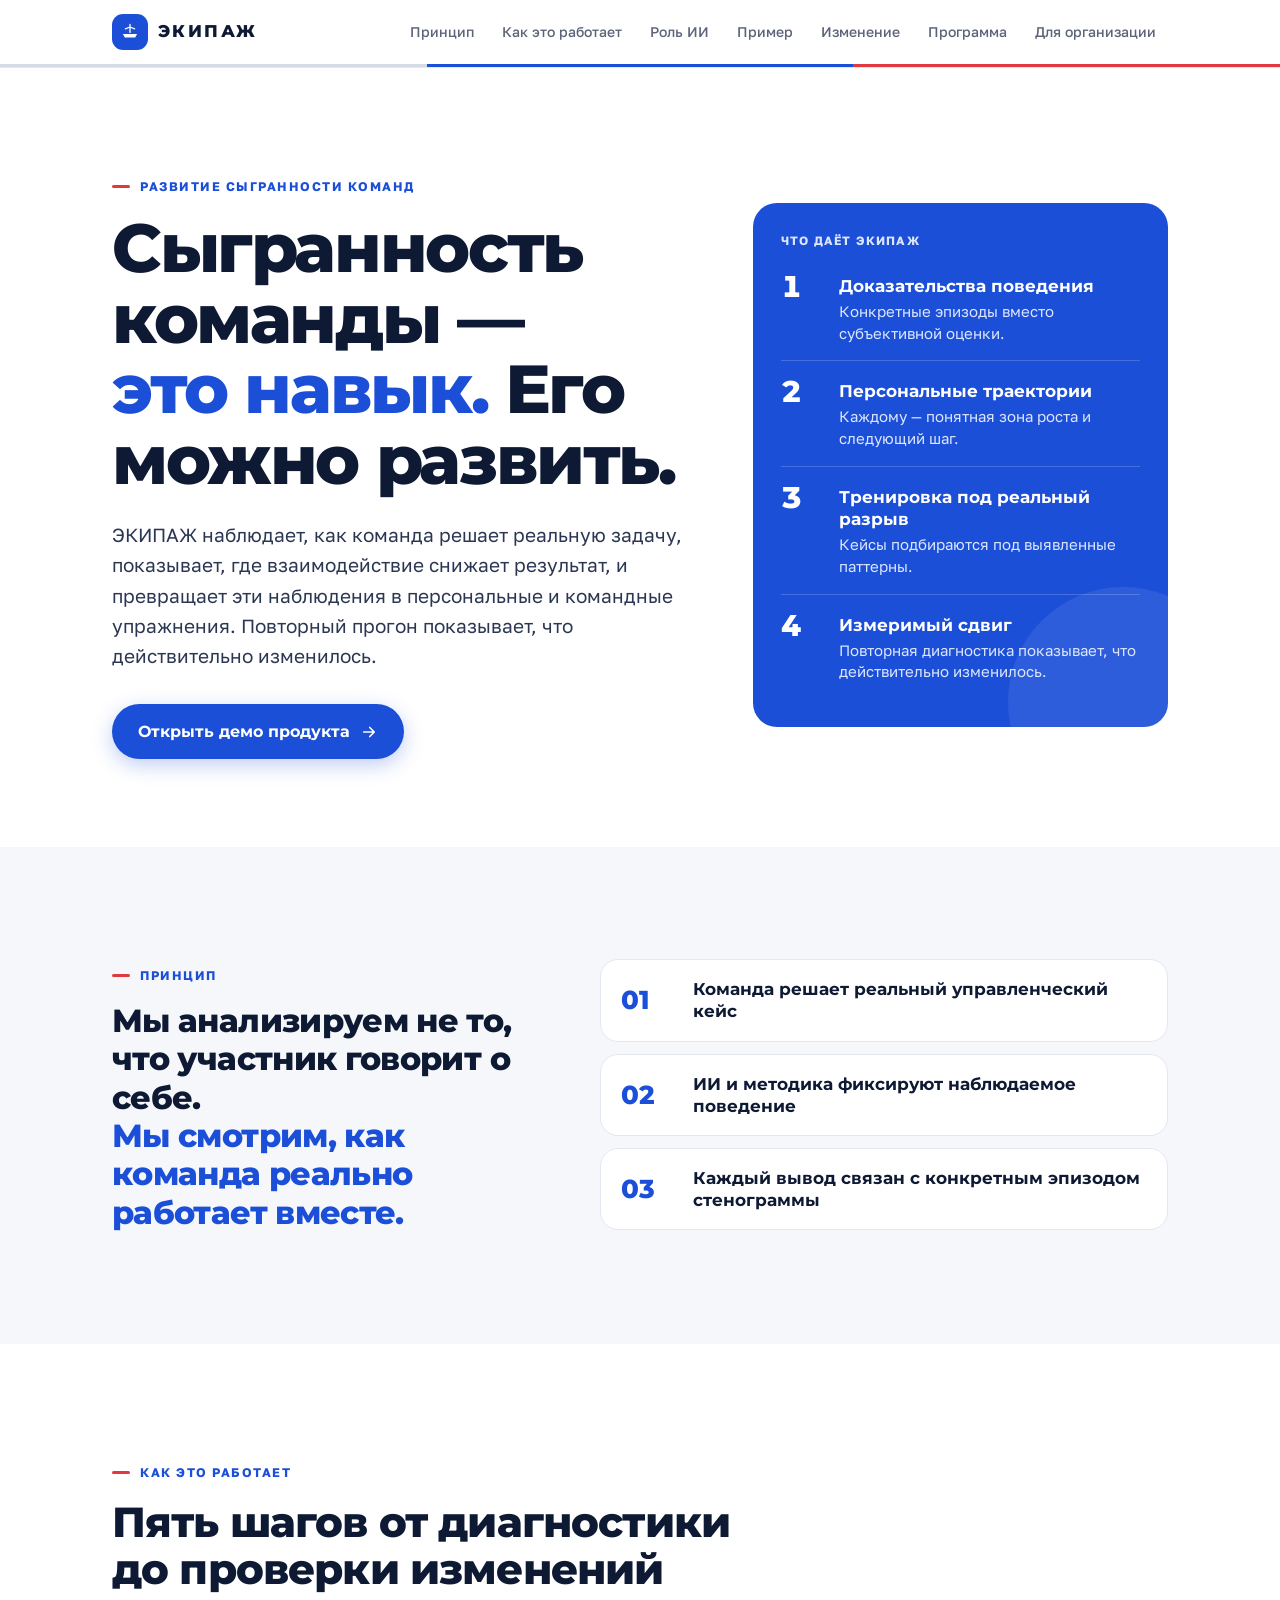
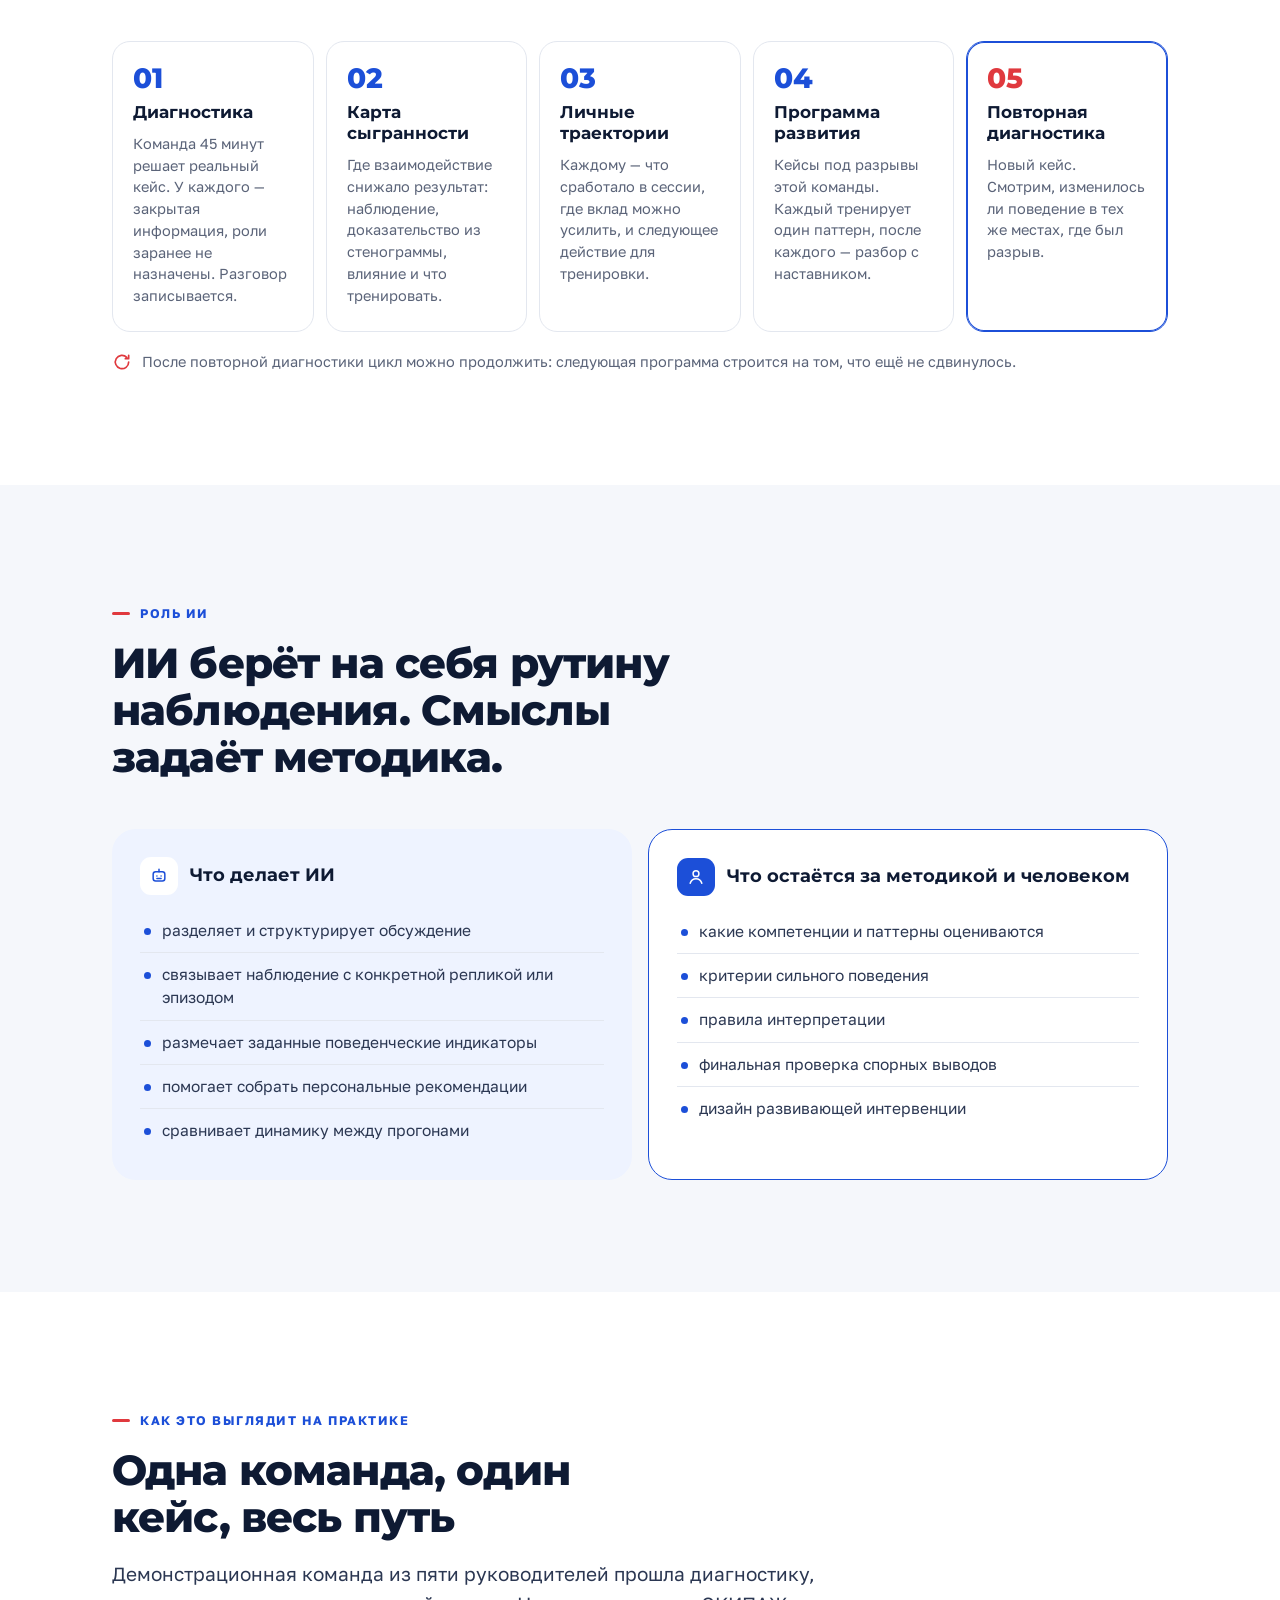
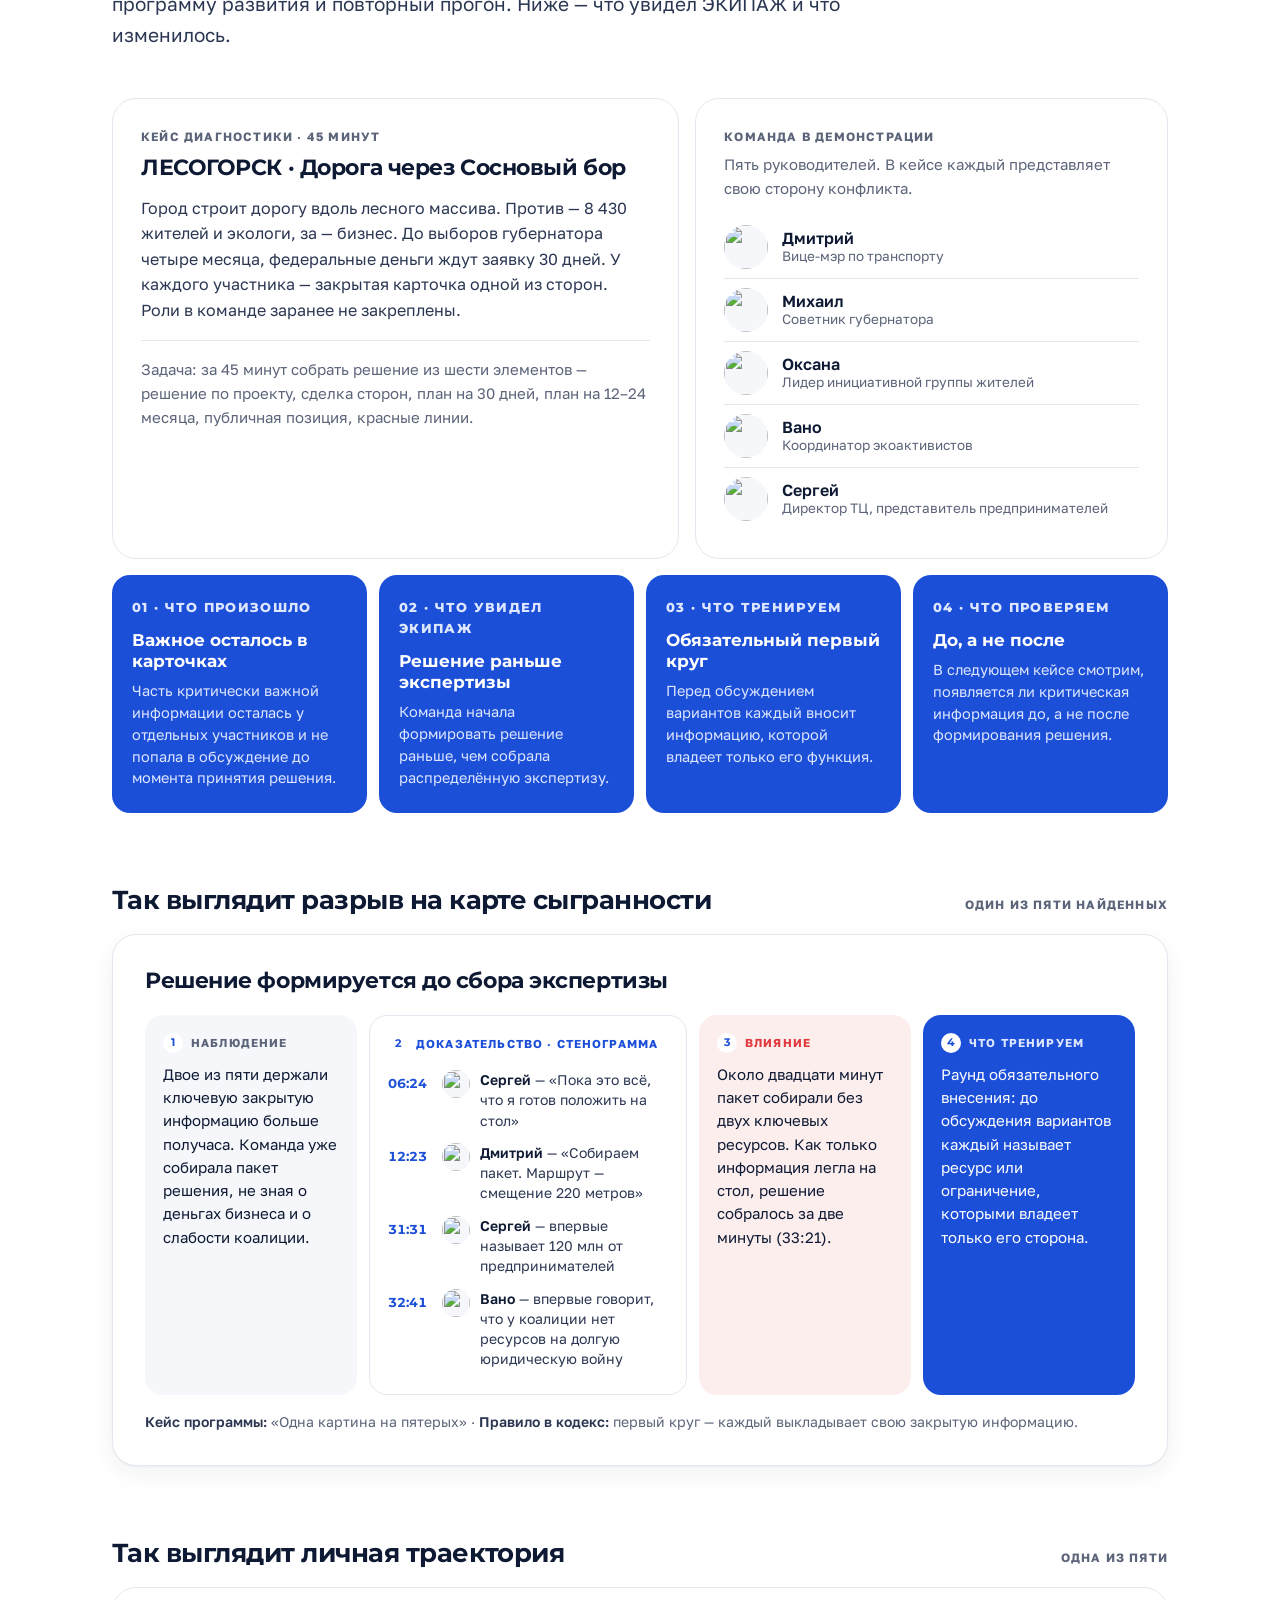
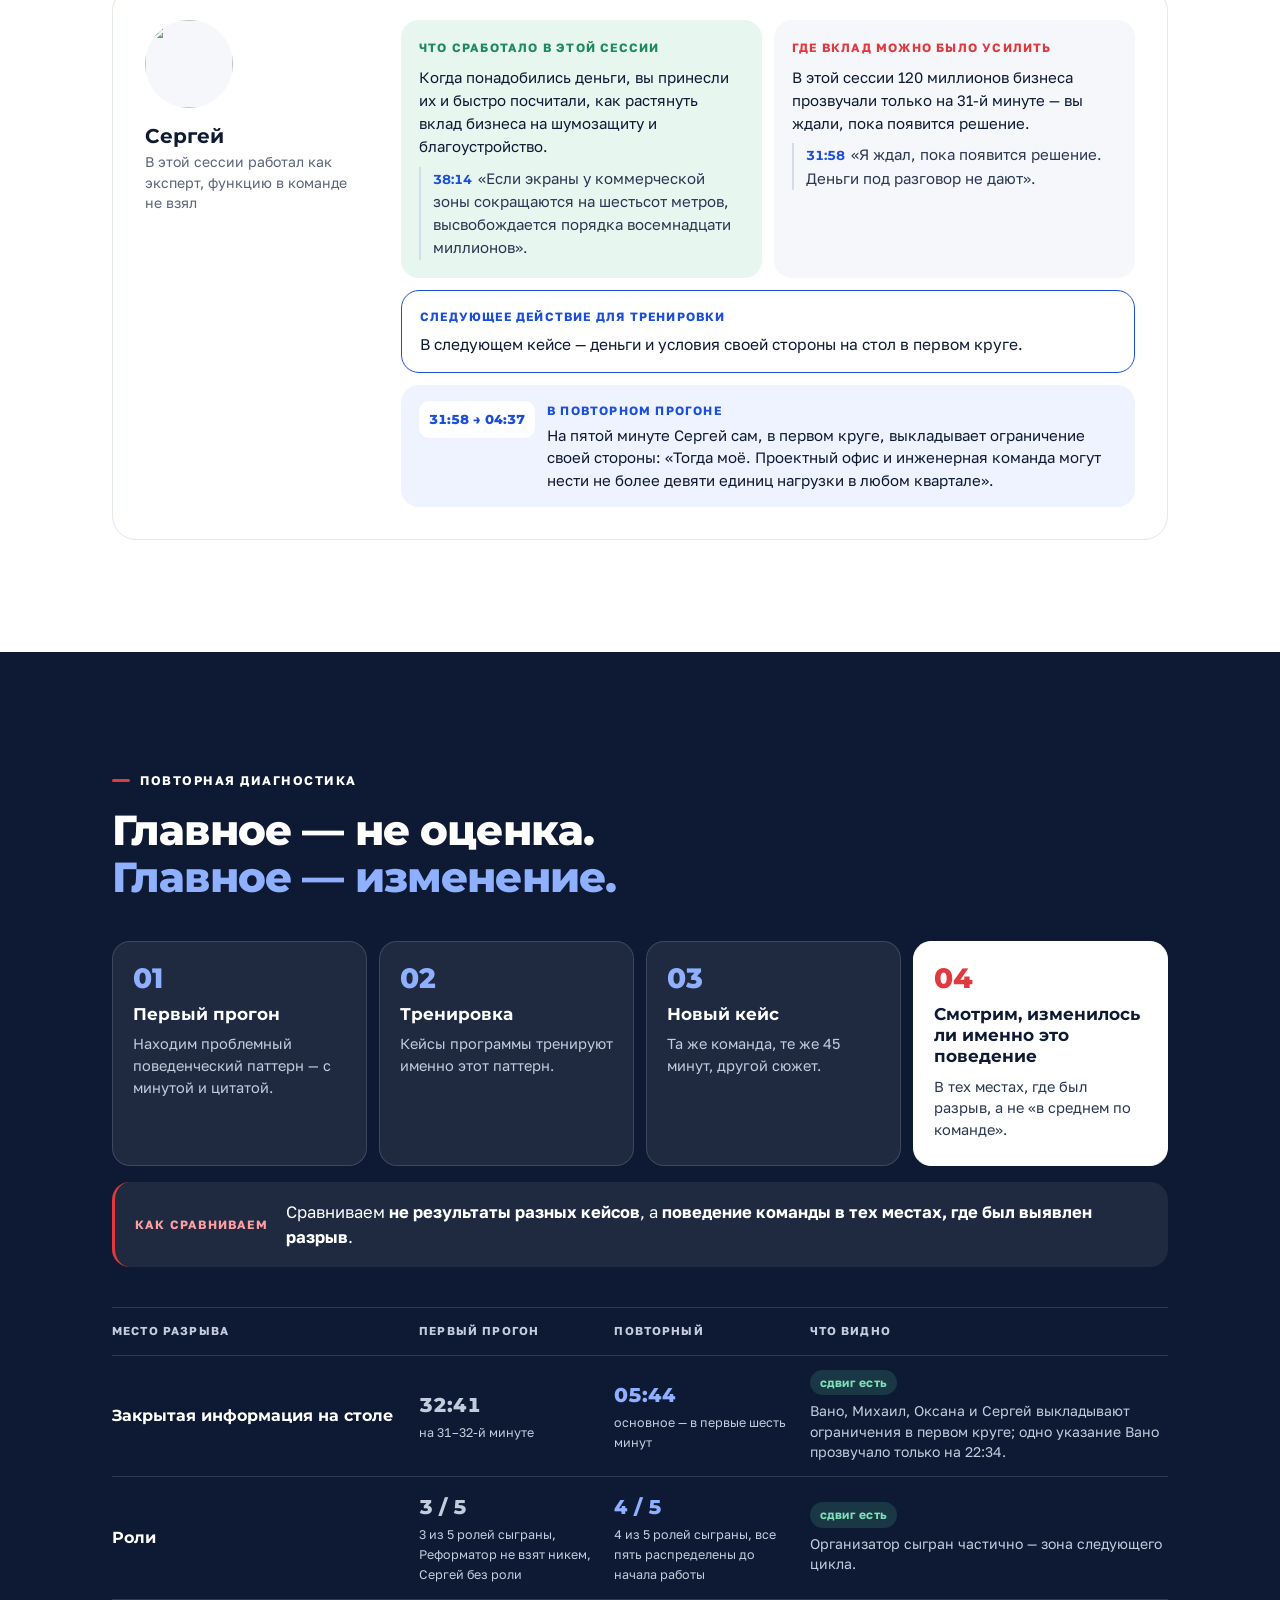
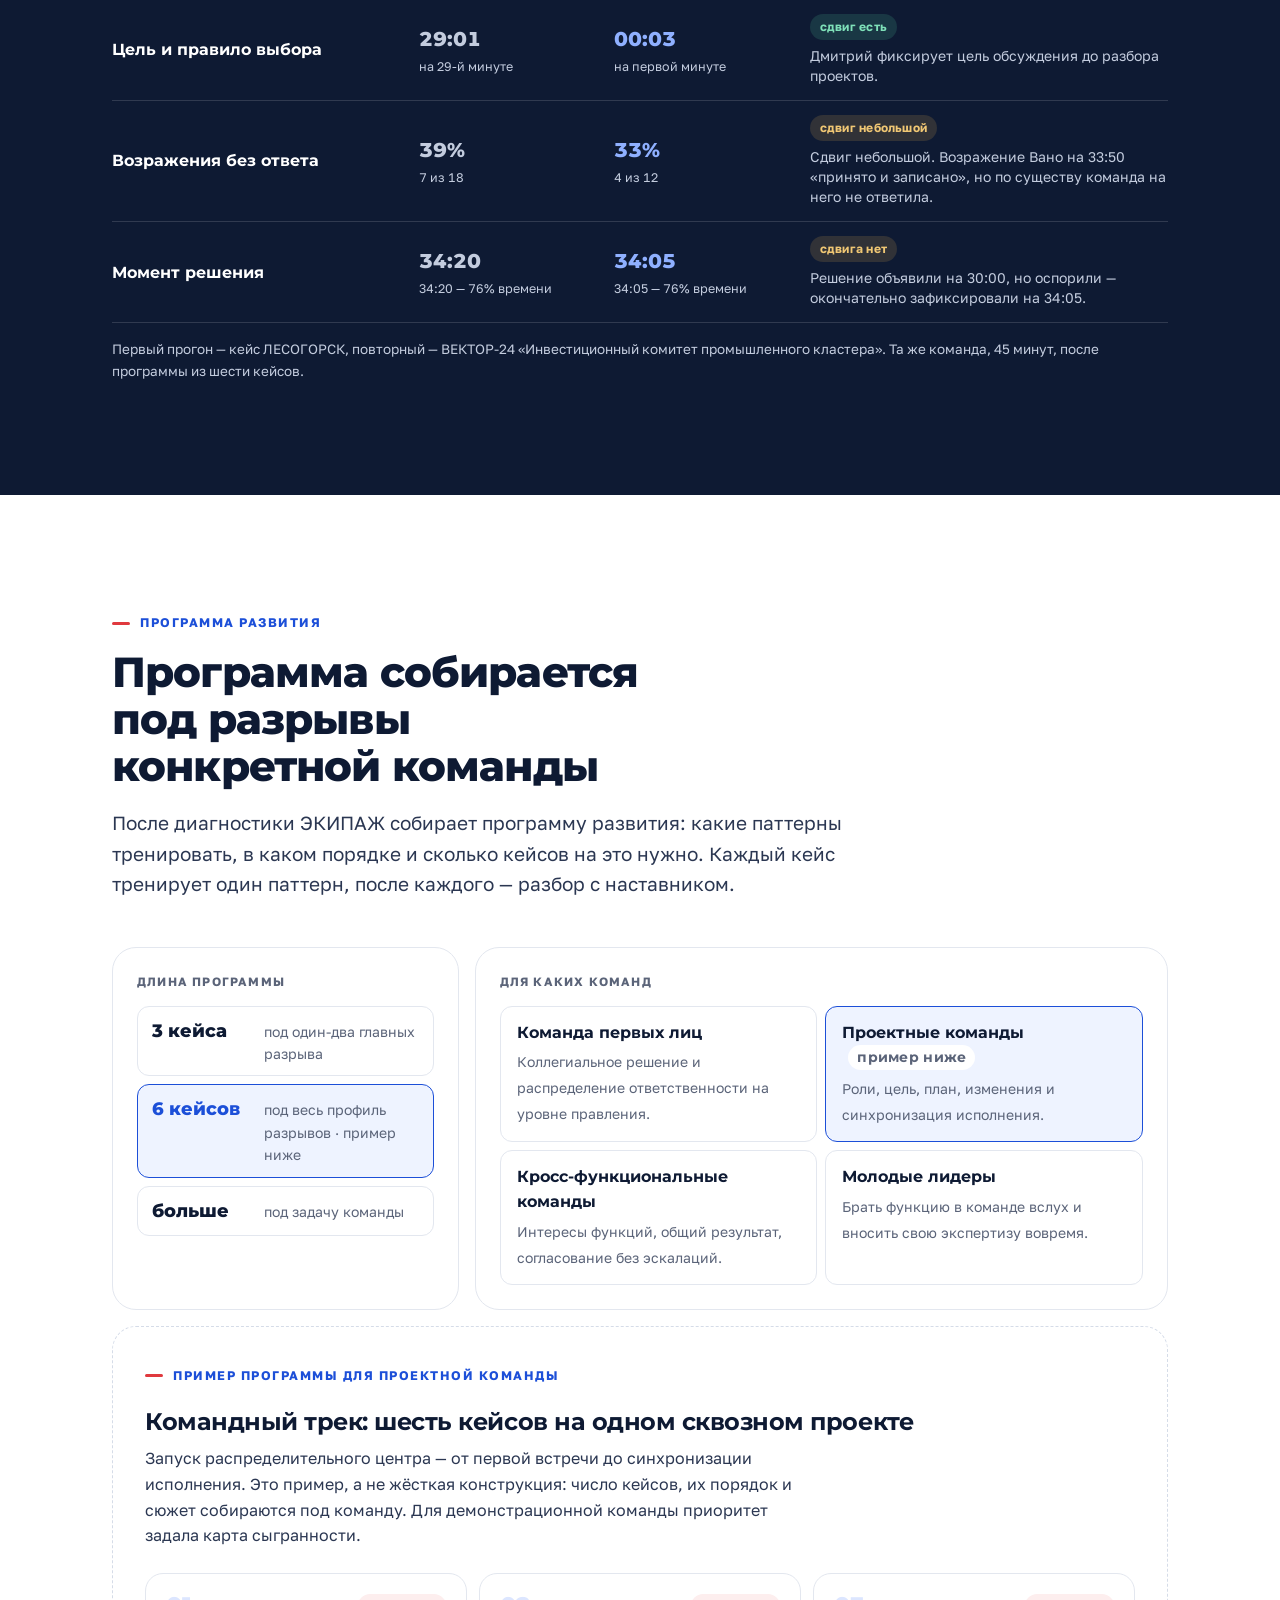
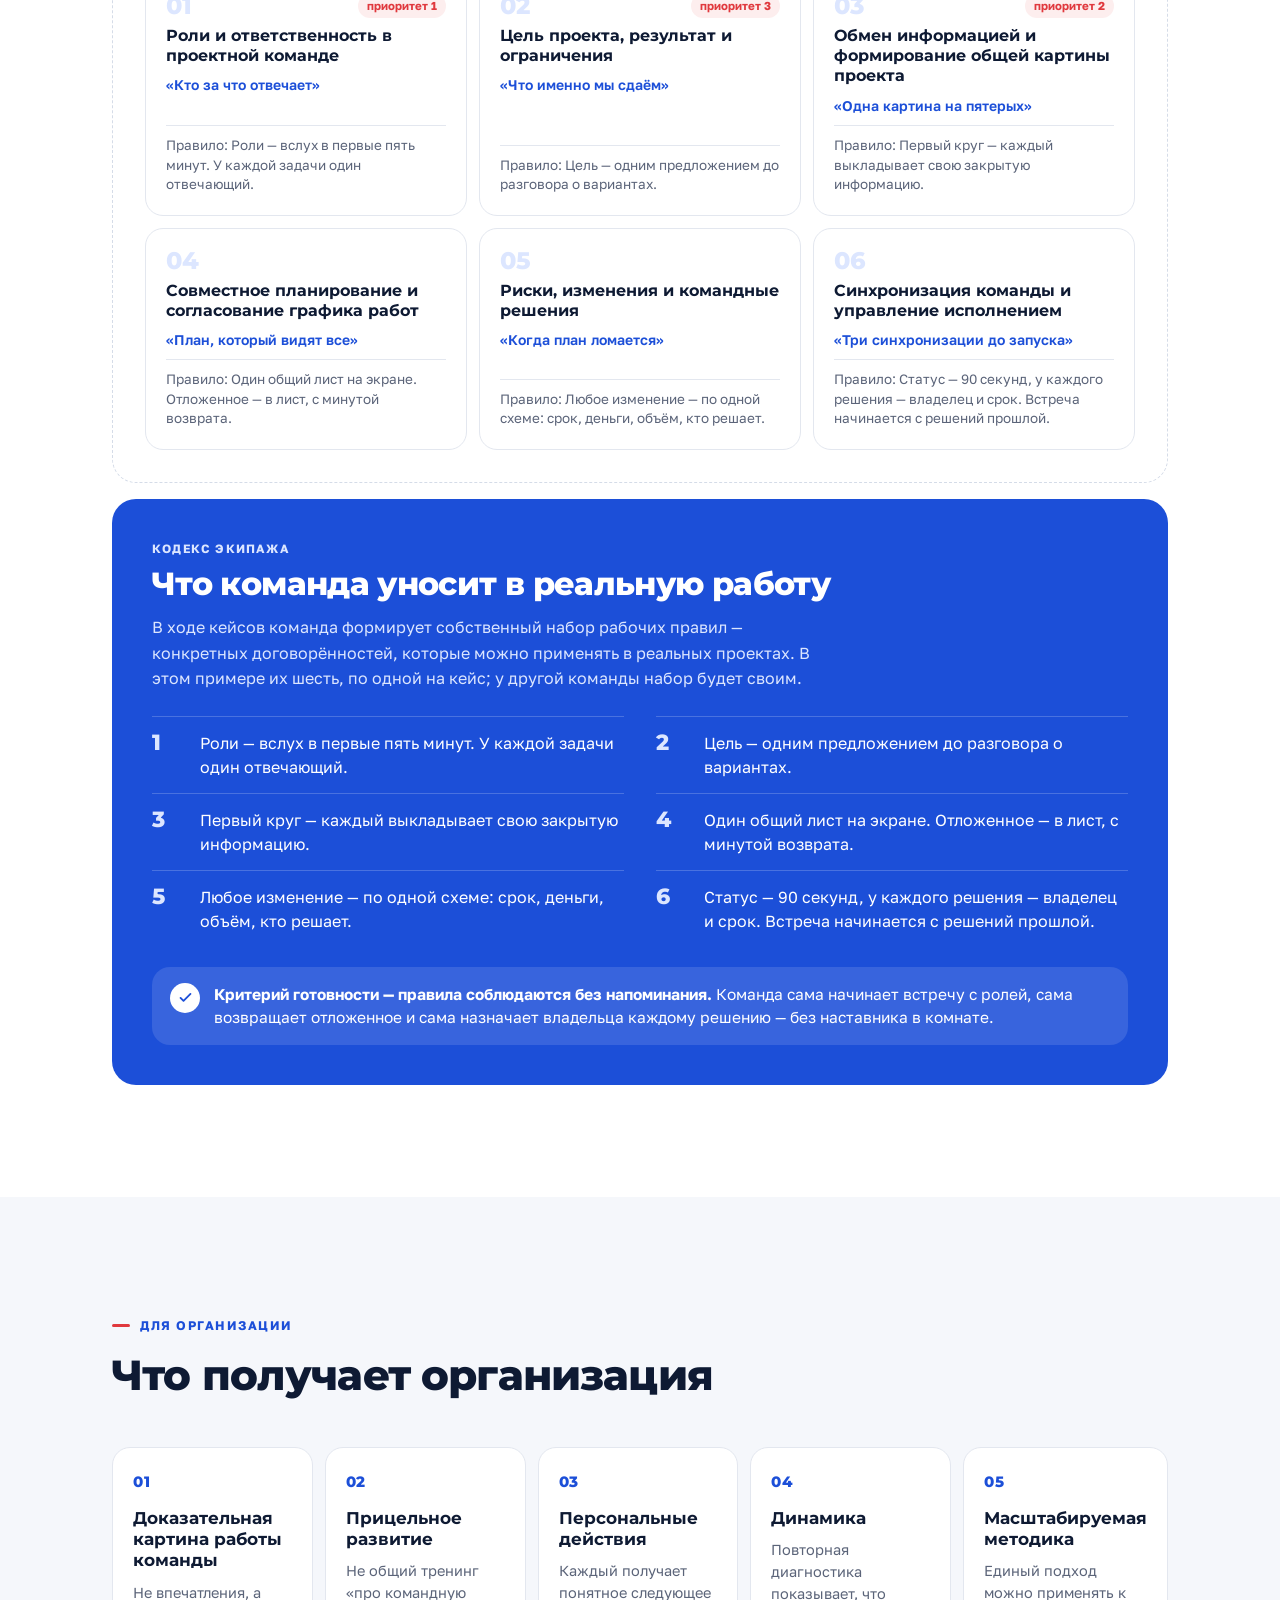
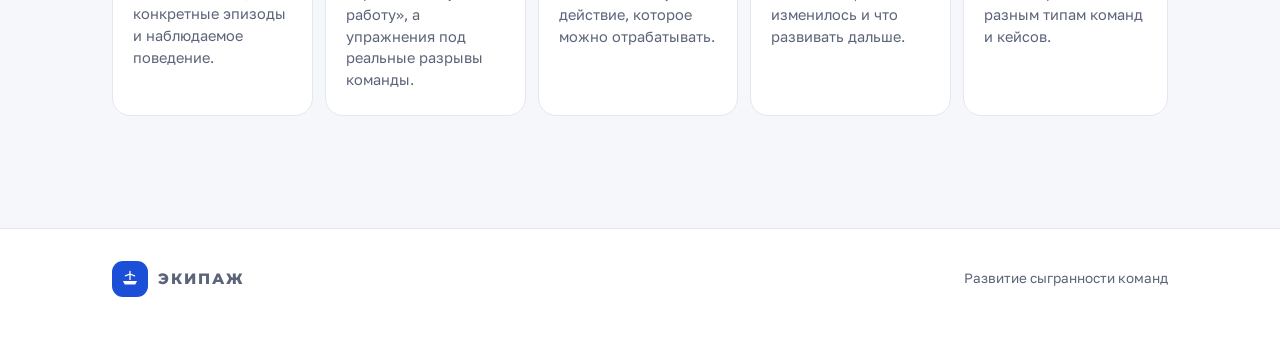
==== commit fd17949b: "Add files via upload" ====
--- a/index.html
+++ b/index.html
@@ -1,340 +1,33 @@
-<!doctype html>
+<!DOCTYPE html>
 <html lang="ru">
 <head>
-<meta charset="utf-8">
-<meta name="viewport" content="width=device-width,initial-scale=1,viewport-fit=cover">
-<meta name="robots" content="noindex, nofollow">
-<link rel="icon" href="favicon.svg" type="image/svg+xml">
+<meta charset="UTF-8">
+<meta name="viewport" content="width=device-width, initial-scale=1, viewport-fit=cover">
+<title>ЭКИПАЖ — развитие сыгранности управленческих команд</title>
+<meta name="description" content="ЭКИПАЖ развивает сыгранность управленческих команд: диагностика по реальному кейсу, программа развития под разрывы команды и повторная диагностика изменений.">
 <meta name="theme-color" content="#1C4FD8">
+<link rel="canonical" href="https://экипаж-ии.рф/">
+
 <meta property="og:type" content="website">
+<meta property="og:site_name" content="ЭКИПАЖ">
+<meta property="og:locale" content="ru_RU">
+<meta property="og:url" content="https://экипаж-ии.рф/">
 <meta property="og:title" content="ЭКИПАЖ — сыгранность команды как навык">
-<meta property="og:description" content="ЭКИПАЖ — развитие сыгранности управленческих команд: диагностика по реальному кейсу, программа развития под разрывы команды и повторная диагностика изменений.">
-<meta property="og:image" content="og-image.png">
+<meta property="og:description" content="Диагностика по реальному кейсу, развитие под разрывы команды и повторная проверка изменений.">
+<meta property="og:image" content="https://экипаж-ии.рф/og.png">
 <meta name="twitter:card" content="summary_large_image">
-<title>ЭКИПАЖ</title>
-<meta name="description" content="ЭКИПАЖ — развитие сыгранности управленческих команд: диагностика по реальному кейсу, программа развития под разрывы команды и повторная диагностика.">
+
+<link rel="icon" href="data:image/svg+xml,%3Csvg xmlns='http://www.w3.org/2000/svg' viewBox='0 0 64 64'%3E%3Crect width='64' height='64' rx='16' fill='%231C4FD8'/%3E%3Cpath d='M9 38.5h46l-6 11.5H15L9 38.5Z' fill='%23fff'/%3E%3Cpath d='M32 8v25M17.5 21.8 32 16l14.5 5.8' stroke='%23fff' stroke-width='4.2' stroke-linecap='round' stroke-linejoin='round' fill='none'/%3E%3C/svg%3E">
+
 <link rel="preconnect" href="https://fonts.googleapis.com">
 <link rel="preconnect" href="https://fonts.gstatic.com" crossorigin>
 <link href="https://fonts.googleapis.com/css2?family=Golos+Text:wght@400;500;600;700&family=Montserrat:wght@600;700;800&display=swap" rel="stylesheet">
-<style>
-/* Layout: одна колонка 1120px, разделы-полосы со своим ритмом; липкая шапка с оглавлением; один тёмный акцентный блок — «изменение». */
-:root{
-  --bg:#FFFFFF; --band:#F5F7FB; --card:#FFFFFF; --line:#E3E7EF; --line-2:#D5DCE8;
-  --ink:#0E1A33; --ink-2:#2B3752; --muted:#5B6479;
-  --blue:#1C4FD8; --blue-ink:#1238A8; --blue-wash:#EEF3FF; --blue-soft:#DCE6FF;
-  --red:#E0393E; --red-wash:#FDEEEE;
-  --good:#1F8A5F; --good-wash:#E7F6EF; --warn:#A86A05; --warn-wash:#FDF4E3;
-  --solid:#1C4FD8; --on-solid:#FFFFFF; --on-solid-2:#DCE6FF;
-  --night:#0E1A33; --on-night:#FFFFFF; --on-night-2:#C3CCDE; --night-accent:#8FB0FF; --night-card:rgba(255,255,255,.07); --night-line:rgba(255,255,255,.14);
-  --shadow:0 1px 2px rgba(14,26,51,.04),0 8px 24px rgba(14,26,51,.06);
-  --f-display:'Montserrat','Golos Text','Segoe UI',system-ui,sans-serif;
-  --f-body:'Golos Text','Segoe UI',system-ui,-apple-system,Arial,sans-serif;
-  --r-lg:24px; --r:18px; --r-sm:12px;
-  --wrap:1120px; --gut:clamp(16px,4vw,32px);
-}
-@media (prefers-color-scheme: dark){:root:not([data-theme="light"]){
-  --bg:#0A1120; --band:#0F182B; --card:#131D33; --line:#223050; --line-2:#2B3B5E;
-  --ink:#E9EEF8; --ink-2:#C5CEE0; --muted:#8E99B1;
-  --blue:#7D9DFF; --blue-ink:#A9BEFF; --blue-wash:#16224A; --blue-soft:#22336A;
-  --red:#FF6E72; --red-wash:#3A1A22;
-  --good:#52CC9C; --good-wash:#12302A; --warn:#E5B04A; --warn-wash:#33280F;
-  --solid:#2450D6; --on-solid:#FFFFFF; --on-solid-2:#DCE6FF;
-  --night:#050A16; --on-night:#FFFFFF; --on-night-2:#B9C3D8; --night-accent:#8FB0FF; --night-card:rgba(255,255,255,.06); --night-line:rgba(255,255,255,.12);
-  --shadow:0 1px 2px rgba(0,0,0,.3),0 8px 24px rgba(0,0,0,.25);
-  color-scheme:dark;
-}}
-:root[data-theme="dark"]{
-  --bg:#0A1120; --band:#0F182B; --card:#131D33; --line:#223050; --line-2:#2B3B5E;
-  --ink:#E9EEF8; --ink-2:#C5CEE0; --muted:#8E99B1;
-  --blue:#7D9DFF; --blue-ink:#A9BEFF; --blue-wash:#16224A; --blue-soft:#22336A;
-  --red:#FF6E72; --red-wash:#3A1A22;
-  --good:#52CC9C; --good-wash:#12302A; --warn:#E5B04A; --warn-wash:#33280F;
-  --solid:#2450D6; --on-solid:#FFFFFF; --on-solid-2:#DCE6FF;
-  --night:#050A16; --on-night:#FFFFFF; --on-night-2:#B9C3D8; --night-accent:#8FB0FF; --night-card:rgba(255,255,255,.06); --night-line:rgba(255,255,255,.12);
-  --shadow:0 1px 2px rgba(0,0,0,.3),0 8px 24px rgba(0,0,0,.25);
-  color-scheme:dark;
-}
-
-*{box-sizing:border-box}
-html{scroll-behavior:smooth}
-@media (prefers-reduced-motion: reduce){html{scroll-behavior:auto}*{transition:none!important}}
-body{margin:0;background:var(--bg);color:var(--ink);font:400 16px/1.6 var(--f-body);-webkit-font-smoothing:antialiased;text-rendering:optimizeLegibility}
-h1,h2,h3,h4{font-family:var(--f-display);margin:0;text-wrap:balance;letter-spacing:-.02em}
-p{margin:0}
-ul,ol{margin:0;padding:0;list-style:none}
-img{max-width:100%;display:block}
-a{color:inherit}
-:focus-visible{outline:3px solid var(--blue);outline-offset:3px;border-radius:6px}
-.wrap{max-width:var(--wrap);margin:0 auto;padding-inline:var(--gut)}
-.num{font-variant-numeric:tabular-nums}
-
-/* ---------- шапка ---------- */
-.top{position:sticky;top:env(safe-area-inset-top,0px);z-index:20;background:color-mix(in srgb,var(--bg) 92%,transparent);backdrop-filter:saturate(1.4) blur(10px);-webkit-backdrop-filter:saturate(1.4) blur(10px);border-bottom:1px solid var(--line)}
-.top-in{display:flex;align-items:center;gap:28px;min-height:64px}
-.brand{display:flex;align-items:center;gap:10px;text-decoration:none;flex-shrink:0}
-.logo{width:36px;height:36px;border-radius:11px;background:var(--solid);display:grid;place-items:center}
-.logo svg{width:20px;height:20px}
-.wm{font-family:var(--f-display);font-weight:800;font-size:17px;letter-spacing:.14em}
-.nav{display:flex;gap:4px;overflow-x:auto;scrollbar-width:none;margin-left:auto;min-width:0}
-.nav::-webkit-scrollbar{display:none}
-.nav a{white-space:nowrap;text-decoration:none;font-size:14px;font-weight:500;color:var(--muted);padding:8px 12px;border-radius:999px;transition:color .15s,background .15s}
-.nav a:hover{color:var(--ink)}
-.nav a.on{color:var(--blue);background:var(--blue-wash);font-weight:600}
-.ribbon{display:grid;grid-template-columns:1fr 1fr 1fr;height:3px}
-.ribbon i{display:block}.ribbon i:nth-child(1){background:var(--line-2)}.ribbon i:nth-child(2){background:var(--blue)}.ribbon i:nth-child(3){background:var(--red)}
-@media (max-width:760px){.top-in{flex-wrap:wrap;gap:0;padding-block:10px 4px}.nav{margin-left:0;width:100%;padding-block:6px}}
-
-/* ---------- общие элементы разделов ---------- */
-section{scroll-margin-top:84px}
-.sec{padding-block:clamp(64px,9vw,112px)}
-.sec.band{background:var(--band)}
-.eyebrow{display:inline-flex;align-items:center;gap:10px;font-size:12.5px;font-weight:700;letter-spacing:.12em;text-transform:uppercase;color:var(--blue);margin-bottom:16px}
-.eyebrow:before{content:"";width:18px;height:3px;border-radius:2px;background:var(--red)}
-.h2{font-size:clamp(28px,4vw,42px);line-height:1.12;font-weight:800;max-width:22ch}
-.lead{font-size:clamp(17px,1.6vw,19px);line-height:1.6;color:var(--ink-2);max-width:62ch;margin-top:18px}
-.sec-head{margin-bottom:clamp(32px,4vw,48px)}
-.sub{font-family:var(--f-display);font-weight:700;font-size:20px;letter-spacing:-.01em;margin-bottom:16px}
-.cap{font-size:12px;font-weight:700;letter-spacing:.1em;text-transform:uppercase;color:var(--muted)}
-.ph{border-radius:50%;object-fit:cover;object-position:center 22%;flex-shrink:0;background:var(--band)}
-
-/* ---------- hero ---------- */
-.hero{padding-block:clamp(56px,8vw,104px) clamp(56px,7vw,88px)}
-.hero-g{display:grid;grid-template-columns:1.25fr .9fr;gap:clamp(32px,5vw,64px);align-items:center}
-.hero h1{font-size:clamp(38px,6vw,68px);line-height:1.04;font-weight:800;letter-spacing:-.035em}
-.hero h1 em{font-style:normal;color:var(--blue)}
-.hero .lead{margin-top:24px}
-.facts{background:var(--solid);color:var(--on-solid);border-radius:var(--r-lg);padding:28px;position:relative;overflow:hidden}
-.facts:after{content:"";position:absolute;right:-70px;bottom:-90px;width:230px;height:230px;border-radius:50%;background:rgba(255,255,255,.08)}
-.facts .cap{color:var(--on-solid-2);margin-bottom:6px}
-.facts li{display:grid;grid-template-columns:44px 1fr;gap:14px;align-items:start;padding:16px 0;border-top:1px solid rgba(255,255,255,.18);position:relative;z-index:1}
-.facts li:first-child{border-top:none}
-.facts b{font-family:var(--f-display);font-weight:800;font-size:30px;line-height:1;letter-spacing:-.02em}
-.facts span{font-size:15px;line-height:1.45;color:var(--on-solid-2)}
-.facts span strong{display:block;color:var(--on-solid);font-family:var(--f-display);font-weight:700;font-size:17px;line-height:1.3;margin:3px 0 4px}
-
-.cta{display:flex;flex-wrap:wrap;align-items:center;gap:14px 20px;margin-top:32px}
-.btn{display:inline-flex;align-items:center;gap:10px;background:var(--solid);color:var(--on-solid);text-decoration:none;font-family:var(--f-display);font-weight:700;font-size:16px;padding:15px 26px;border-radius:999px;box-shadow:0 6px 20px rgba(28,79,216,.28);transition:transform .15s,box-shadow .15s,background .15s}
-.btn:hover{background:color-mix(in srgb,var(--solid) 84%,#000);transform:translateY(-1px);box-shadow:0 10px 26px rgba(28,79,216,.34)}
-.btn svg{width:18px;height:18px;stroke:currentColor;fill:none;stroke-width:2.2;stroke-linecap:round;stroke-linejoin:round;transition:transform .15s}
-.btn:hover svg{transform:translateX(3px)}
-.cta-cap{font-size:14px;line-height:1.45;color:var(--muted);max-width:34ch}
-@media (max-width:900px){.hero-g{grid-template-columns:1fr}}
-
-/* ---------- принцип ---------- */
-.principle{display:grid;grid-template-columns:1fr 1.3fr;gap:clamp(28px,4vw,56px);align-items:start}
-.principle .stmt{font-family:var(--f-display);font-weight:800;font-size:clamp(24px,3vw,32px);line-height:1.2;letter-spacing:-.02em}
-.principle .stmt span{display:block;color:var(--blue)}
-.steps3{display:grid;gap:12px;counter-reset:s}
-.st3{display:grid;grid-template-columns:56px 1fr;gap:16px;align-items:center;background:var(--card);border:1px solid var(--line);border-radius:var(--r);padding:18px 20px}
-.st3 .no{font-family:var(--f-display);font-weight:800;font-size:26px;color:var(--blue);line-height:1}
-.st3 .t{font-family:var(--f-display);font-weight:700;font-size:17px;line-height:1.3}
-@media (max-width:860px){.principle{grid-template-columns:1fr}}
-
-/* ---------- как работает ---------- */
-.path{display:grid;grid-template-columns:repeat(5,1fr);gap:12px;position:relative}
-.ps{background:var(--card);border:1px solid var(--line);border-radius:var(--r);padding:22px 20px 24px;display:flex;flex-direction:column;gap:10px;position:relative}
-.ps .no{font-family:var(--f-display);font-weight:800;font-size:28px;line-height:1;color:var(--blue)}
-.ps.fin{border-color:var(--blue);box-shadow:inset 0 0 0 1px var(--blue)}
-.ps.fin .no{color:var(--red)}
-.ps .t{font-family:var(--f-display);font-weight:700;font-size:17px;line-height:1.25}
-.ps .d{font-size:14.5px;line-height:1.5;color:var(--muted)}
-.loop{display:flex;align-items:center;gap:10px;margin-top:18px;font-size:14.5px;color:var(--muted)}
-.loop svg{width:20px;height:20px;stroke:var(--red);fill:none;stroke-width:2;stroke-linecap:round;stroke-linejoin:round;flex-shrink:0}
-@media (max-width:1000px){.path{grid-template-columns:1fr 1fr}.ps.fin{grid-column:1/-1}}
-@media (max-width:560px){.path{grid-template-columns:1fr}}
-
-/* ---------- пример ---------- */
-.case-g{display:grid;grid-template-columns:1.2fr 1fr;gap:16px;align-items:stretch}
-.casecard{background:var(--card);border:1px solid var(--line);border-radius:var(--r-lg);padding:28px}
-.casecard h3{font-size:22px;line-height:1.25;margin:8px 0 14px}
-.casecard p{color:var(--ink-2)}
-.casecard .task{margin-top:16px;padding-top:16px;border-top:1px solid var(--line);font-size:15px;color:var(--muted)}
-.crew{background:var(--card);border:1px solid var(--line);border-radius:var(--r-lg);padding:28px}
-.crew .cap{margin-bottom:6px}
-.crew p{font-size:15px;color:var(--muted);margin-bottom:16px}
-.crew li{display:flex;align-items:center;gap:14px;padding:9px 0;border-top:1px solid var(--line)}
-.crew li:first-of-type{border-top:none}
-.crew .ph{width:44px;height:44px}
-.crew .n{font-weight:600;line-height:1.2}
-.crew .r{font-size:13.5px;color:var(--muted);line-height:1.3}
-@media (max-width:900px){.case-g{grid-template-columns:1fr}}
-
-.story{display:grid;grid-template-columns:repeat(4,1fr);gap:12px;margin-top:16px}
-.sty{background:var(--solid);color:var(--on-solid);border-radius:var(--r);padding:22px 20px 24px}
-.sty .no{font-family:var(--f-display);font-weight:800;font-size:13px;letter-spacing:.1em;color:var(--on-solid-2);margin-bottom:12px}
-.sty .t{font-family:var(--f-display);font-weight:700;font-size:17px;line-height:1.25;margin-bottom:8px}
-.sty .d{font-size:14.5px;line-height:1.5;color:var(--on-solid-2)}
-@media (max-width:1000px){.story{grid-template-columns:1fr 1fr}}
-@media (max-width:560px){.story{grid-template-columns:1fr}}
-
-.block{margin-top:clamp(48px,6vw,72px)}
-.block-h{display:flex;align-items:baseline;justify-content:space-between;gap:16px;flex-wrap:wrap;margin-bottom:18px}
-.block-h h3{font-size:clamp(21px,2.4vw,26px);line-height:1.2}
-.block-h .cap{white-space:nowrap}
-
-.gap-card{background:var(--card);border:1px solid var(--line);border-radius:var(--r-lg);padding:clamp(20px,3vw,32px);box-shadow:var(--shadow)}
-.gap-card h4{font-size:clamp(19px,2vw,22px);line-height:1.25;margin-bottom:20px}
-.chain{display:grid;grid-template-columns:1fr 1.5fr 1fr 1fr;gap:12px}
-.lnk{border-radius:var(--r);padding:18px;min-width:0}
-.lnk .k{display:flex;align-items:center;gap:8px;font-size:11.5px;font-weight:700;letter-spacing:.1em;text-transform:uppercase;margin-bottom:10px;color:var(--muted)}
-.lnk .k i{font-style:normal;font-family:var(--f-display);width:20px;height:20px;border-radius:50%;display:inline-grid;place-items:center;font-size:11px;letter-spacing:0;background:var(--card);color:var(--blue)}
-.lnk .x{font-size:15px;line-height:1.55}
-.lnk.obs{background:var(--band)}
-.lnk.ev{background:var(--card);border:1px solid var(--line)}
-.lnk.ev .k{color:var(--blue)}
-.lnk.im{background:var(--red-wash)}
-.lnk.im .k{color:var(--red)}
-.lnk.tr{background:var(--solid);color:var(--on-solid)}
-.lnk.tr .k{color:var(--on-solid-2)}
-.lnk.tr .k i{background:var(--on-solid);color:#1C4FD8}
-.ev-l li{display:grid;grid-template-columns:44px 28px 1fr;gap:10px;align-items:start;padding:6px 0;font-size:14px;line-height:1.45;color:var(--ink-2)}
-.ev-l .ts{font-family:var(--f-display);font-weight:700;font-size:12.5px;color:var(--blue);padding-top:5px}
-.ev-l .ph{width:28px;height:28px}
-.ev-l b{color:var(--ink);font-weight:600}
-.gap-foot{margin-top:16px;font-size:14px;color:var(--muted)}
-.gap-foot b{color:var(--ink-2);font-weight:600}
-@media (max-width:1040px){.chain{grid-template-columns:1fr 1fr}}
-@media (max-width:620px){.chain{grid-template-columns:1fr}}
-
-.person{display:grid;grid-template-columns:220px 1fr;gap:clamp(20px,3vw,36px);background:var(--card);border:1px solid var(--line);border-radius:var(--r-lg);padding:clamp(20px,3vw,32px)}
-.who{display:flex;flex-direction:column;gap:12px}
-.who .ph{width:88px;height:88px}
-.who .n{font-family:var(--f-display);font-weight:700;font-size:20px}
-.who .r{font-size:14px;color:var(--muted);line-height:1.45}
-.obs2{display:grid;grid-template-columns:1fr 1fr;gap:12px}
-.ob{border-radius:var(--r);padding:18px;min-width:0}
-.ob.g{background:var(--good-wash)}.ob.g .cap{color:var(--good)}
-.ob.r{background:var(--band)}.ob.r .cap{color:var(--red)}
-.ob p{font-size:15px;line-height:1.55;margin-top:8px}
-.q{margin-top:12px;padding-left:12px;border-left:2px solid var(--line-2);font-size:14px;line-height:1.5;color:var(--ink-2)}
-.q .ts{font-family:var(--f-display);font-weight:700;color:var(--blue);font-size:12.5px;margin-right:6px}
-.next{margin-top:12px;border:1.5px solid var(--blue);border-radius:var(--r);padding:16px 18px}
-.next .cap{color:var(--blue)}
-.next p{margin-top:6px;font-size:15.5px;line-height:1.55}
-.after{margin-top:12px;display:grid;grid-template-columns:auto 1fr;gap:12px;align-items:start;background:var(--blue-wash);border-radius:var(--r);padding:16px 18px}
-.after .cap{color:var(--blue)}
-.after p{margin-top:4px;font-size:15px;line-height:1.5}
-.after .badge{font-family:var(--f-display);font-weight:800;font-size:13px;color:var(--blue);background:var(--card);border-radius:10px;padding:8px 10px;white-space:nowrap}
-@media (max-width:900px){.person{grid-template-columns:1fr}.who{flex-direction:row;align-items:center}.who .ph{width:64px;height:64px}}
-@media (max-width:620px){.obs2{grid-template-columns:1fr}}
-
-/* ---------- изменение (тёмный блок) ---------- */
-.change{background:var(--night);color:var(--on-night)}
-.change .eyebrow{color:var(--on-night)}
-.change .h2{max-width:none}
-.change .h2 span{color:var(--night-accent);display:block}
-.change .lead{color:var(--on-night-2)}
-.cflow{display:grid;grid-template-columns:repeat(4,1fr);gap:12px;margin-top:40px;counter-reset:c}
-.cs{background:var(--night-card);border:1px solid var(--night-line);border-radius:var(--r);padding:22px 20px 24px;position:relative}
-.cs .no{font-family:var(--f-display);font-weight:800;font-size:28px;line-height:1;color:var(--night-accent);margin-bottom:12px}
-.cs .t{font-family:var(--f-display);font-weight:700;font-size:17px;line-height:1.25;margin-bottom:8px}
-.cs .d{font-size:14.5px;line-height:1.5;color:var(--on-night-2)}
-.cs.fin{background:var(--on-night);color:#0E1A33;border-color:var(--on-night)}
-.cs.fin .no{color:#E0393E}.cs.fin .d{color:#2B3752}
-.cnote{display:grid;grid-template-columns:auto 1fr;gap:18px;align-items:center;margin-top:16px;padding:18px 20px;border-radius:var(--r);background:var(--night-card);border-left:3px solid var(--red)}
-.cnote .cap{color:#FF9EA1}
-.cnote p{font-size:16.5px;line-height:1.5}
-.cnote strong{font-weight:700}
-.cmp{margin-top:40px;border-top:1px solid var(--night-line)}
-.cmp-h,.cmp-r{display:grid;grid-template-columns:1.3fr .8fr .8fr 1.6fr;gap:16px;align-items:center;padding:14px 0;border-bottom:1px solid var(--night-line)}
-.cmp-h{font-size:11.5px;font-weight:700;letter-spacing:.1em;text-transform:uppercase;color:var(--on-night-2)}
-.cmp-r .p{font-family:var(--f-display);font-weight:700;font-size:16px}
-.cmp-r .v{font-family:var(--f-display);font-weight:800;font-size:20px;font-variant-numeric:tabular-nums}
-.cmp-r .v.b{color:var(--on-night-2)}
-.cmp-r .v.a{color:var(--night-accent)}
-.cmp-r .v small{display:block;font-family:var(--f-body);font-weight:400;font-size:12.5px;color:var(--on-night-2);margin-top:2px}
-.cmp-r .s{font-size:14px;line-height:1.45;color:var(--on-night-2)}
-.pill{display:inline-block;font-size:12px;font-weight:700;letter-spacing:.02em;padding:4px 10px;border-radius:999px;margin-bottom:6px}
-.pill.up{background:rgba(82,204,156,.16);color:#7EE0B8}
-.pill.flat{background:rgba(229,176,74,.16);color:#F0C774}
-.cmp-cap{margin-top:16px;font-size:13.5px;color:var(--on-night-2)}
-@media (max-width:1000px){.cflow{grid-template-columns:1fr 1fr}}
-@media (max-width:760px){
-  .cmp-h{display:none}
-  .cmp-r{grid-template-columns:1fr 1fr;gap:6px 16px;padding:18px 0}
-  .cmp-r .p,.cmp-r .s{grid-column:1/-1}
-  .cnote{grid-template-columns:1fr}
-}
-@media (max-width:560px){.cflow{grid-template-columns:1fr}}
-
-/* ---------- программа ---------- */
-.fmt{display:grid;grid-template-columns:1fr 2fr;gap:16px}
-.fmt-box{background:var(--card);border:1px solid var(--line);border-radius:var(--r-lg);padding:24px}
-.fmt-box .cap{margin-bottom:14px}
-.len{display:grid;gap:8px}
-.len div{display:flex;align-items:baseline;gap:12px;padding:10px 14px;border-radius:var(--r-sm);border:1px solid var(--line)}
-.len b{font-family:var(--f-display);font-weight:800;font-size:18px;min-width:100px;white-space:nowrap}
-.len span{font-size:14px;color:var(--muted)}
-.len .on{border-color:var(--blue);background:var(--blue-wash)}.len .on b{color:var(--blue)}
-.aud{display:grid;grid-template-columns:1fr 1fr;gap:8px}
-.aud div{padding:14px 16px;border-radius:var(--r-sm);border:1px solid var(--line)}
-.aud b{display:block;font-family:var(--f-display);font-weight:700;font-size:15.5px;margin-bottom:4px}
-.aud span{font-size:14px;color:var(--muted);line-height:1.45}
-.aud .on{border-color:var(--blue);background:var(--blue-wash)}
-.tag{display:inline-block;font-size:11.5px;font-weight:700;color:var(--blue);background:var(--card);border-radius:999px;padding:2px 9px;margin-left:6px;vertical-align:2px;letter-spacing:.02em}
-@media (max-width:900px){.fmt{grid-template-columns:1fr}}
-@media (max-width:560px){.aud{grid-template-columns:1fr}}
-
-.example{margin-top:16px;border:1.5px dashed var(--line-2);border-radius:var(--r-lg);padding:clamp(20px,3vw,32px)}
-.example h3{font-size:clamp(20px,2.2vw,24px);line-height:1.2;margin:6px 0 10px}
-.example .ex-s{color:var(--ink-2);max-width:68ch}
-.cases{display:grid;grid-template-columns:repeat(3,1fr);gap:12px;margin-top:24px}
-.cs6{background:var(--card);border:1px solid var(--line);border-radius:var(--r);padding:20px;display:flex;flex-direction:column;gap:8px}
-.cs6 .top6{display:flex;justify-content:space-between;align-items:center}
-.cs6 .no{font-family:var(--f-display);font-weight:800;font-size:24px;color:var(--blue-soft);line-height:1}
-.cs6 .pri{font-size:11.5px;font-weight:700;color:var(--red);background:var(--red-wash);padding:3px 9px;border-radius:999px}
-.cs6 .t{font-family:var(--f-display);font-weight:700;font-size:15.5px;line-height:1.3}
-.cs6 .nm{font-size:14px;color:var(--blue);font-weight:600}
-.cs6 .rl{margin-top:auto;padding-top:10px;border-top:1px solid var(--line);font-size:13.5px;color:var(--muted);line-height:1.45}
-@media (max-width:900px){.cases{grid-template-columns:1fr 1fr}}
-@media (max-width:560px){.cases{grid-template-columns:1fr}}
-
-.codex{margin-top:16px;background:var(--solid);color:var(--on-solid);border-radius:var(--r-lg);padding:clamp(24px,3.5vw,40px);position:relative;overflow:hidden}
-.codex .cap{color:var(--on-solid-2)}
-.codex h3{font-size:clamp(24px,3vw,32px);line-height:1.15;margin:8px 0 12px;font-weight:800}
-.codex .s{color:var(--on-solid-2);max-width:66ch}
-.codex ol{display:grid;grid-template-columns:1fr 1fr;gap:0 32px;margin-top:24px;counter-reset:r}
-.codex li{counter-increment:r;display:grid;grid-template-columns:36px 1fr;gap:12px;padding:14px 0;border-top:1px solid rgba(255,255,255,.2);font-size:16px;line-height:1.5}
-.codex li:before{content:counter(r);font-family:var(--f-display);font-weight:800;font-size:22px;line-height:1.1;color:var(--on-solid-2)}
-.ready{display:flex;gap:14px;align-items:flex-start;margin-top:20px;padding:16px 18px;border-radius:var(--r);background:rgba(255,255,255,.12);font-size:15.5px;line-height:1.5}
-.ready .ic{width:30px;height:30px;border-radius:50%;background:var(--on-solid);display:grid;place-items:center;flex-shrink:0}
-.ready .ic svg{width:17px;height:17px;stroke:#1C4FD8;fill:none;stroke-width:2.6;stroke-linecap:round;stroke-linejoin:round}
-.ready strong{font-weight:700}
-@media (max-width:760px){.codex ol{grid-template-columns:1fr}}
-
-/* ---------- роль ИИ ---------- */
-.ai{display:grid;grid-template-columns:1fr 1fr;gap:16px}
-.ai-c{border-radius:var(--r-lg);padding:28px}
-.ai-c.m{background:var(--blue-wash)}
-.ai-c.h{background:var(--card);border:1.5px solid var(--blue)}
-.ai-c .hd{display:flex;align-items:center;gap:12px;font-family:var(--f-display);font-weight:700;font-size:18px;margin-bottom:14px}
-.ai-c .ic{width:38px;height:38px;border-radius:11px;display:grid;place-items:center;background:var(--card);flex-shrink:0}
-.ai-c.h .ic{background:var(--solid)}
-.ai-c .ic svg{width:20px;height:20px;stroke:var(--blue);fill:none;stroke-width:1.8;stroke-linecap:round;stroke-linejoin:round}
-.ai-c.h .ic svg{stroke:var(--on-solid)}
-.ai-c li{position:relative;padding:10px 0 10px 22px;border-top:1px solid var(--line);font-size:15.5px;line-height:1.5;color:var(--ink-2)}
-.ai-c li:first-child{border-top:none}
-.ai-c li:before{content:"";position:absolute;left:4px;top:19px;width:7px;height:7px;border-radius:50%;background:var(--blue)}
-@media (max-width:760px){.ai{grid-template-columns:1fr}}
-
-/* ---------- результат ---------- */
-.value{display:grid;grid-template-columns:repeat(5,1fr);gap:12px}
-.vl{background:var(--card);border:1px solid var(--line);border-radius:var(--r);padding:22px 20px 24px}
-.vl .no{font-family:var(--f-display);font-weight:800;font-size:15px;color:var(--blue);margin-bottom:14px;letter-spacing:.04em}
-.vl .t{font-family:var(--f-display);font-weight:700;font-size:17px;line-height:1.25;margin-bottom:10px}
-.vl .d{font-size:14.5px;line-height:1.5;color:var(--muted)}
-@media (max-width:1040px){.value{grid-template-columns:repeat(3,1fr)}}
-@media (max-width:760px){.value{grid-template-columns:1fr 1fr}}
-@media (max-width:520px){.value{grid-template-columns:1fr}}
-
-/* ---------- подвал ---------- */
-.foot{border-top:1px solid var(--line);padding-block:32px 40px}
-.foot-in{display:flex;justify-content:space-between;gap:16px;flex-wrap:wrap;align-items:center;font-size:13.5px;color:var(--muted)}
-.foot .brand .wm{font-size:15px}
-</style>
+<!-- ?v=1 — метка версии. Меняйте цифру при каждом обновлении style.css или
+     script.js, тогда браузеры и Cloudflare гарантированно возьмут новые файлы. -->
+<link rel="stylesheet" href="style.css?v=3">
+<script defer src="script.js?v=3"></script>
 </head>
 <body>
-
 
 <header class="top">
   <div class="wrap top-in">
@@ -465,11 +158,11 @@
         <div class="cap">Команда в демонстрации</div>
         <p>Пять руководителей. В кейсе каждый представляет свою сторону конфликта.</p>
         <ul>
-          <li><img class="ph" src="[data-uri]" alt=""><div><div class="n">Дмитрий</div><div class="r">Вице-мэр по транспорту</div></div></li>
-          <li><img class="ph" src="[data-uri]" alt=""><div><div class="n">Михаил</div><div class="r">Советник губернатора</div></div></li>
-          <li><img class="ph" src="[data-uri]" alt=""><div><div class="n">Оксана</div><div class="r">Лидер инициативной группы жителей</div></div></li>
-          <li><img class="ph" src="[data-uri]" alt=""><div><div class="n">Вано</div><div class="r">Координатор экоактивистов</div></div></li>
-          <li><img class="ph" src="[data-uri]" alt=""><div><div class="n">Сергей</div><div class="r">Директор ТЦ, представитель предпринимателей</div></div></li>
+          <li><img class="ph" src="img/dmitry.jpg" alt=""><div><div class="n">Дмитрий</div><div class="r">Вице-мэр по транспорту</div></div></li>
+          <li><img class="ph" src="img/mikhail.jpg" alt=""><div><div class="n">Михаил</div><div class="r">Советник губернатора</div></div></li>
+          <li><img class="ph" src="img/oksana.jpg" alt=""><div><div class="n">Оксана</div><div class="r">Лидер инициативной группы жителей</div></div></li>
+          <li><img class="ph" src="img/vano.jpg" alt=""><div><div class="n">Вано</div><div class="r">Координатор экоактивистов</div></div></li>
+          <li><img class="ph" src="img/sergey.jpg" alt=""><div><div class="n">Сергей</div><div class="r">Директор ТЦ, представитель предпринимателей</div></div></li>
         </ul>
       </aside>
     </div>
@@ -489,10 +182,10 @@
           <div class="lnk obs"><div class="k"><i>1</i>Наблюдение</div><p class="x">Двое из пяти держали ключевую закрытую информацию больше получаса. Команда уже собирала пакет решения, не зная о деньгах бизнеса и о слабости коалиции.</p></div>
           <div class="lnk ev"><div class="k"><i>2</i>Доказательство · стенограмма</div>
             <ul class="ev-l">
-              <li><span class="ts num">06:24</span><img class="ph" src="[data-uri]" alt=""><span><b>Сергей</b> — «Пока это всё, что я готов положить на стол»</span></li>
-              <li><span class="ts num">12:23</span><img class="ph" src="[data-uri]" alt=""><span><b>Дмитрий</b> — «Собираем пакет. Маршрут — смещение 220 метров»</span></li>
-              <li><span class="ts num">31:31</span><img class="ph" src="[data-uri]" alt=""><span><b>Сергей</b> — впервые называет 120 млн от предпринимателей</span></li>
-              <li><span class="ts num">32:41</span><img class="ph" src="[data-uri]" alt=""><span><b>Вано</b> — впервые говорит, что у коалиции нет ресурсов на долгую юридическую войну</span></li>
+              <li><span class="ts num">06:24</span><img class="ph" src="img/sergey.jpg" alt=""><span><b>Сергей</b> — «Пока это всё, что я готов положить на стол»</span></li>
+              <li><span class="ts num">12:23</span><img class="ph" src="img/dmitry.jpg" alt=""><span><b>Дмитрий</b> — «Собираем пакет. Маршрут — смещение 220 метров»</span></li>
+              <li><span class="ts num">31:31</span><img class="ph" src="img/sergey.jpg" alt=""><span><b>Сергей</b> — впервые называет 120 млн от предпринимателей</span></li>
+              <li><span class="ts num">32:41</span><img class="ph" src="img/vano.jpg" alt=""><span><b>Вано</b> — впервые говорит, что у коалиции нет ресурсов на долгую юридическую войну</span></li>
             </ul>
           </div>
           <div class="lnk im"><div class="k"><i>3</i>Влияние</div><p class="x">Около двадцати минут пакет собирали без двух ключевых ресурсов. Как только информация легла на стол, решение собралось за две минуты (33:21).</p></div>
@@ -506,7 +199,7 @@
       <div class="block-h"><h3>Так выглядит личная траектория</h3><span class="cap">Одна из пяти</span></div>
       <article class="person">
         <div class="who">
-          <img class="ph" src="[data-uri]" alt="">
+          <img class="ph" src="img/sergey.jpg" alt="">
           <div><div class="n">Сергей</div><div class="r">В этой сессии работал как эксперт, функцию в команде не взял</div></div>
         </div>
         <div>
@@ -521,7 +214,7 @@
             </div>
           </div>
           <div class="next"><div class="cap">Следующее действие для тренировки</div><p>В следующем кейсе — деньги и условия своей стороны на стол в первом круге.</p></div>
-          <div class="after"><span class="badge num">31:58 → 04:37</span><div><div class="cap">В повторном прогоне</div><p>На пятой минуте Сергей первым выкладывает ограничение своей стороны: «Тогда моё. Проектный офис и инженерная команда могут нести не более девяти единиц нагрузки в любом квартале».</p></div></div>
+          <div class="after"><span class="badge num">31:58 → 04:37</span><div><div class="cap">В повторном прогоне</div><p>На пятой минуте Сергей сам, в первом круге, выкладывает ограничение своей стороны: «Тогда моё. Проектный офис и инженерная команда могут нести не более девяти единиц нагрузки в любом квартале».</p></div></div>
         </div>
       </article>
     </div>
@@ -543,11 +236,11 @@
 
     <div class="cmp" role="table" aria-label="Повторная диагностика демонстрационной команды">
       <div class="cmp-h" role="row"><span role="columnheader">Место разрыва</span><span role="columnheader">Первый прогон</span><span role="columnheader">Повторный</span><span role="columnheader">Что видно</span></div>
-      <div class="cmp-r" role="row"><span class="p" role="cell">Закрытая информация на столе</span><span class="v b" role="cell">32:41<small>на 31–32-й минуте</small></span><span class="v a" role="cell">04:37<small>все пятеро — в первые пять минут</small></span><span class="s" role="cell"><span class="pill up">сдвиг есть</span><br>Сергей первым выкладывает ограничение своей стороны — на пятой минуте.</span></div>
+      <div class="cmp-r" role="row"><span class="p" role="cell">Закрытая информация на столе</span><span class="v b" role="cell">32:41<small>на 31–32-й минуте</small></span><span class="v a" role="cell">05:44<small>основное — в первые шесть минут</small></span><span class="s" role="cell"><span class="pill up">сдвиг есть</span><br>Вано, Михаил, Оксана и Сергей выкладывают ограничения в первом круге; одно указание Вано прозвучало только на 22:34.</span></div>
       <div class="cmp-r" role="row"><span class="p" role="cell">Роли</span><span class="v b" role="cell">3 / 5<small>3 из 5 ролей сыграны, Реформатор не взят никем, Сергей без роли</small></span><span class="v a" role="cell">4 / 5<small>4 из 5 ролей сыграны, все пять распределены до начала работы</small></span><span class="s" role="cell"><span class="pill up">сдвиг есть</span><br>Организатор сыгран частично — зона следующего цикла.</span></div>
       <div class="cmp-r" role="row"><span class="p" role="cell">Цель и правило выбора</span><span class="v b" role="cell">29:01<small>на 29-й минуте</small></span><span class="v a" role="cell">00:03<small>на первой минуте</small></span><span class="s" role="cell"><span class="pill up">сдвиг есть</span><br>Дмитрий фиксирует цель обсуждения до разбора проектов.</span></div>
-      <div class="cmp-r" role="row"><span class="p" role="cell">Возражения без ответа</span><span class="v b" role="cell">39%<small>7 из 18</small></span><span class="v a" role="cell">33%<small>4 из 12</small></span><span class="s" role="cell"><span class="pill flat">сдвиг небольшой</span><br>Сдвиг небольшой — правило четвёртого кейса пока не закрепилось.</span></div>
-      <div class="cmp-r" role="row"><span class="p" role="cell">Момент решения</span><span class="v b" role="cell">34:20<small>34:20 — 76% времени</small></span><span class="v a" role="cell">30:00<small>30:00 — 67% времени</small></span><span class="s" role="cell"><span class="pill flat">сдвиг небольшой</span><br>Раньше, но всё ещё позже ориентира 15–20-й минуты.</span></div>
+      <div class="cmp-r" role="row"><span class="p" role="cell">Возражения без ответа</span><span class="v b" role="cell">39%<small>7 из 18</small></span><span class="v a" role="cell">33%<small>4 из 12</small></span><span class="s" role="cell"><span class="pill flat">сдвиг небольшой</span><br>Сдвиг небольшой. Возражение Вано на 33:50 «принято и записано», но по существу команда на него не ответила.</span></div>
+      <div class="cmp-r" role="row"><span class="p" role="cell">Момент решения</span><span class="v b" role="cell">34:20<small>34:20 — 76% времени</small></span><span class="v a" role="cell">34:05<small>34:05 — 76% времени</small></span><span class="s" role="cell"><span class="pill flat">сдвига нет</span><br>Решение объявили на 30:00, но оспорили — окончательно зафиксировали на 34:05.</span></div>
     </div>
     <p class="cmp-cap">Первый прогон — кейс ЛЕСОГОРСК, повторный — ВЕКТОР-24 «Инвестиционный комитет промышленного кластера». Та же команда, 45 минут, после программы из шести кейсов.</p>
   </div>
@@ -625,29 +318,5 @@
   </div>
 </footer>
 
-<script>
-(function(){
-  var links=[].slice.call(document.querySelectorAll('.nav a'));
-  var map={};links.forEach(function(a){map[a.getAttribute('href').slice(1)]=a;});
-  var secs=links.map(function(a){return document.getElementById(a.getAttribute('href').slice(1));}).filter(Boolean);
-  function setOn(id){
-    links.forEach(function(a){a.classList.toggle('on',a===map[id]);});
-    var a=map[id];
-    if(a&&a.parentNode.scrollWidth>a.parentNode.clientWidth){
-      var p=a.parentNode,l=a.offsetLeft-p.clientWidth/2+a.clientWidth/2;p.scrollTo({left:l,behavior:'smooth'});
-    }
-  }
-  if('IntersectionObserver' in window){
-    var vis={};
-    var io=new IntersectionObserver(function(es){
-      es.forEach(function(e){vis[e.target.id]=e.isIntersecting?e.intersectionRatio:0;});
-      var best=null,bv=0;secs.forEach(function(s){if((vis[s.id]||0)>bv){bv=vis[s.id];best=s.id;}});
-      if(best)setOn(best);else if(window.scrollY<200)setOn(null);
-    },{rootMargin:'-40% 0px -50% 0px',threshold:[0,0.01,0.5,1]});
-    secs.forEach(function(s){io.observe(s);});
-  }
-})();
-</script>
-
 </body>
 </html>
--- a/style.css
+++ b/style.css
@@ -0,0 +1,315 @@
+/* ЭКИПАЖ — лендинг: стили */
+/* Layout: одна колонка 1120px, разделы-полосы со своим ритмом; липкая шапка с оглавлением; один тёмный акцентный блок — «изменение». */
+:root{
+  --bg:#FFFFFF; --band:#F5F7FB; --card:#FFFFFF; --line:#E3E7EF; --line-2:#D5DCE8;
+  --ink:#0E1A33; --ink-2:#2B3752; --muted:#5B6479;
+  --blue:#1C4FD8; --blue-ink:#1238A8; --blue-wash:#EEF3FF; --blue-soft:#DCE6FF;
+  --red:#E0393E; --red-wash:#FDEEEE;
+  --good:#1F8A5F; --good-wash:#E7F6EF; --warn:#A86A05; --warn-wash:#FDF4E3;
+  --solid:#1C4FD8; --on-solid:#FFFFFF; --on-solid-2:#DCE6FF;
+  --night:#0E1A33; --on-night:#FFFFFF; --on-night-2:#C3CCDE; --night-accent:#8FB0FF; --night-card:rgba(255,255,255,.07); --night-line:rgba(255,255,255,.14);
+  --shadow:0 1px 2px rgba(14,26,51,.04),0 8px 24px rgba(14,26,51,.06);
+  --f-display:'Montserrat','Golos Text','Segoe UI',system-ui,sans-serif;
+  --f-body:'Golos Text','Segoe UI',system-ui,-apple-system,Arial,sans-serif;
+  --r-lg:24px; --r:18px; --r-sm:12px;
+  --wrap:1120px; --gut:clamp(16px,4vw,32px);
+}
+@media (prefers-color-scheme: dark){:root:not([data-theme="light"]){
+  --bg:#0A1120; --band:#0F182B; --card:#131D33; --line:#223050; --line-2:#2B3B5E;
+  --ink:#E9EEF8; --ink-2:#C5CEE0; --muted:#8E99B1;
+  --blue:#7D9DFF; --blue-ink:#A9BEFF; --blue-wash:#16224A; --blue-soft:#22336A;
+  --red:#FF6E72; --red-wash:#3A1A22;
+  --good:#52CC9C; --good-wash:#12302A; --warn:#E5B04A; --warn-wash:#33280F;
+  --solid:#2450D6; --on-solid:#FFFFFF; --on-solid-2:#DCE6FF;
+  --night:#050A16; --on-night:#FFFFFF; --on-night-2:#B9C3D8; --night-accent:#8FB0FF; --night-card:rgba(255,255,255,.06); --night-line:rgba(255,255,255,.12);
+  --shadow:0 1px 2px rgba(0,0,0,.3),0 8px 24px rgba(0,0,0,.25);
+  color-scheme:dark;
+}}
+:root[data-theme="dark"]{
+  --bg:#0A1120; --band:#0F182B; --card:#131D33; --line:#223050; --line-2:#2B3B5E;
+  --ink:#E9EEF8; --ink-2:#C5CEE0; --muted:#8E99B1;
+  --blue:#7D9DFF; --blue-ink:#A9BEFF; --blue-wash:#16224A; --blue-soft:#22336A;
+  --red:#FF6E72; --red-wash:#3A1A22;
+  --good:#52CC9C; --good-wash:#12302A; --warn:#E5B04A; --warn-wash:#33280F;
+  --solid:#2450D6; --on-solid:#FFFFFF; --on-solid-2:#DCE6FF;
+  --night:#050A16; --on-night:#FFFFFF; --on-night-2:#B9C3D8; --night-accent:#8FB0FF; --night-card:rgba(255,255,255,.06); --night-line:rgba(255,255,255,.12);
+  --shadow:0 1px 2px rgba(0,0,0,.3),0 8px 24px rgba(0,0,0,.25);
+  color-scheme:dark;
+}
+
+*{box-sizing:border-box}
+html{scroll-behavior:smooth}
+@media (prefers-reduced-motion: reduce){html{scroll-behavior:auto}*{transition:none!important}}
+body{margin:0;background:var(--bg);color:var(--ink);font:400 16px/1.6 var(--f-body);-webkit-font-smoothing:antialiased;text-rendering:optimizeLegibility}
+h1,h2,h3,h4{font-family:var(--f-display);margin:0;text-wrap:balance;letter-spacing:-.02em}
+p{margin:0}
+ul,ol{margin:0;padding:0;list-style:none}
+img{max-width:100%;display:block}
+a{color:inherit}
+:focus-visible{outline:3px solid var(--blue);outline-offset:3px;border-radius:6px}
+.wrap{max-width:var(--wrap);margin:0 auto;padding-inline:var(--gut)}
+.num{font-variant-numeric:tabular-nums}
+
+/* ---------- шапка ---------- */
+.top{position:sticky;top:env(safe-area-inset-top,0px);z-index:20;background:color-mix(in srgb,var(--bg) 92%,transparent);backdrop-filter:saturate(1.4) blur(10px);-webkit-backdrop-filter:saturate(1.4) blur(10px);border-bottom:1px solid var(--line)}
+.top-in{display:flex;align-items:center;gap:28px;min-height:64px}
+.brand{display:flex;align-items:center;gap:10px;text-decoration:none;flex-shrink:0}
+.logo{width:36px;height:36px;border-radius:11px;background:var(--solid);display:grid;place-items:center}
+.logo svg{width:20px;height:20px}
+.wm{font-family:var(--f-display);font-weight:800;font-size:17px;letter-spacing:.14em}
+.nav{display:flex;gap:4px;overflow-x:auto;scrollbar-width:none;margin-left:auto;min-width:0}
+.nav::-webkit-scrollbar{display:none}
+.nav a{white-space:nowrap;text-decoration:none;font-size:14px;font-weight:500;color:var(--muted);padding:8px 12px;border-radius:999px;transition:color .15s,background .15s}
+.nav a:hover{color:var(--ink)}
+.nav a.on{color:var(--blue);background:var(--blue-wash);font-weight:600}
+.ribbon{display:grid;grid-template-columns:1fr 1fr 1fr;height:3px}
+.ribbon i{display:block}.ribbon i:nth-child(1){background:var(--line-2)}.ribbon i:nth-child(2){background:var(--blue)}.ribbon i:nth-child(3){background:var(--red)}
+@media (max-width:760px){.top-in{flex-wrap:wrap;gap:0;padding-block:10px 4px}.nav{margin-left:0;width:100%;padding-block:6px}}
+
+/* ---------- общие элементы разделов ---------- */
+section{scroll-margin-top:84px}
+.sec{padding-block:clamp(64px,9vw,112px)}
+.sec.band{background:var(--band)}
+.eyebrow{display:inline-flex;align-items:center;gap:10px;font-size:12.5px;font-weight:700;letter-spacing:.12em;text-transform:uppercase;color:var(--blue);margin-bottom:16px}
+.eyebrow:before{content:"";width:18px;height:3px;border-radius:2px;background:var(--red)}
+.h2{font-size:clamp(28px,4vw,42px);line-height:1.12;font-weight:800;max-width:22ch}
+.lead{font-size:clamp(17px,1.6vw,19px);line-height:1.6;color:var(--ink-2);max-width:62ch;margin-top:18px}
+.sec-head{margin-bottom:clamp(32px,4vw,48px)}
+.sub{font-family:var(--f-display);font-weight:700;font-size:20px;letter-spacing:-.01em;margin-bottom:16px}
+.cap{font-size:12px;font-weight:700;letter-spacing:.1em;text-transform:uppercase;color:var(--muted)}
+.ph{border-radius:50%;object-fit:cover;object-position:center 22%;flex-shrink:0;background:var(--band)}
+
+/* ---------- hero ---------- */
+.hero{padding-block:clamp(56px,8vw,104px) clamp(56px,7vw,88px)}
+.hero-g{display:grid;grid-template-columns:1.25fr .9fr;gap:clamp(32px,5vw,64px);align-items:center}
+.hero h1{font-size:clamp(38px,6vw,68px);line-height:1.04;font-weight:800;letter-spacing:-.035em}
+.hero h1 em{font-style:normal;color:var(--blue)}
+.hero .lead{margin-top:24px}
+.facts{background:var(--solid);color:var(--on-solid);border-radius:var(--r-lg);padding:28px;position:relative;overflow:hidden}
+.facts:after{content:"";position:absolute;right:-70px;bottom:-90px;width:230px;height:230px;border-radius:50%;background:rgba(255,255,255,.08)}
+.facts .cap{color:var(--on-solid-2);margin-bottom:6px}
+.facts li{display:grid;grid-template-columns:44px 1fr;gap:14px;align-items:start;padding:16px 0;border-top:1px solid rgba(255,255,255,.18);position:relative;z-index:1}
+.facts li:first-child{border-top:none}
+.facts b{font-family:var(--f-display);font-weight:800;font-size:30px;line-height:1;letter-spacing:-.02em}
+.facts span{font-size:15px;line-height:1.45;color:var(--on-solid-2)}
+.facts span strong{display:block;color:var(--on-solid);font-family:var(--f-display);font-weight:700;font-size:17px;line-height:1.3;margin:3px 0 4px}
+
+.cta{display:flex;flex-wrap:wrap;align-items:center;gap:14px 20px;margin-top:32px}
+.btn{display:inline-flex;align-items:center;gap:10px;background:var(--solid);color:var(--on-solid);text-decoration:none;font-family:var(--f-display);font-weight:700;font-size:16px;padding:15px 26px;border-radius:999px;box-shadow:0 6px 20px rgba(28,79,216,.28);transition:transform .15s,box-shadow .15s,background .15s}
+.btn:hover{background:color-mix(in srgb,var(--solid) 84%,#000);transform:translateY(-1px);box-shadow:0 10px 26px rgba(28,79,216,.34)}
+.btn svg{width:18px;height:18px;stroke:currentColor;fill:none;stroke-width:2.2;stroke-linecap:round;stroke-linejoin:round;transition:transform .15s}
+.btn:hover svg{transform:translateX(3px)}
+.cta-cap{font-size:14px;line-height:1.45;color:var(--muted);max-width:34ch}
+@media (max-width:900px){.hero-g{grid-template-columns:1fr}}
+
+/* ---------- принцип ---------- */
+.principle{display:grid;grid-template-columns:1fr 1.3fr;gap:clamp(28px,4vw,56px);align-items:start}
+.principle .stmt{font-family:var(--f-display);font-weight:800;font-size:clamp(24px,3vw,32px);line-height:1.2;letter-spacing:-.02em}
+.principle .stmt span{display:block;color:var(--blue)}
+.steps3{display:grid;gap:12px;counter-reset:s}
+.st3{display:grid;grid-template-columns:56px 1fr;gap:16px;align-items:center;background:var(--card);border:1px solid var(--line);border-radius:var(--r);padding:18px 20px}
+.st3 .no{font-family:var(--f-display);font-weight:800;font-size:26px;color:var(--blue);line-height:1}
+.st3 .t{font-family:var(--f-display);font-weight:700;font-size:17px;line-height:1.3}
+@media (max-width:860px){.principle{grid-template-columns:1fr}}
+
+/* ---------- как работает ---------- */
+.path{display:grid;grid-template-columns:repeat(5,1fr);gap:12px;position:relative}
+.ps{background:var(--card);border:1px solid var(--line);border-radius:var(--r);padding:22px 20px 24px;display:flex;flex-direction:column;gap:10px;position:relative}
+.ps .no{font-family:var(--f-display);font-weight:800;font-size:28px;line-height:1;color:var(--blue)}
+.ps.fin{border-color:var(--blue);box-shadow:inset 0 0 0 1px var(--blue)}
+.ps.fin .no{color:var(--red)}
+.ps .t{font-family:var(--f-display);font-weight:700;font-size:17px;line-height:1.25}
+.ps .d{font-size:14.5px;line-height:1.5;color:var(--muted)}
+.loop{display:flex;align-items:center;gap:10px;margin-top:18px;font-size:14.5px;color:var(--muted)}
+.loop svg{width:20px;height:20px;stroke:var(--red);fill:none;stroke-width:2;stroke-linecap:round;stroke-linejoin:round;flex-shrink:0}
+@media (max-width:1000px){.path{grid-template-columns:1fr 1fr}.ps.fin{grid-column:1/-1}}
+@media (max-width:560px){.path{grid-template-columns:1fr}}
+
+/* ---------- пример ---------- */
+.case-g{display:grid;grid-template-columns:1.2fr 1fr;gap:16px;align-items:stretch}
+.casecard{background:var(--card);border:1px solid var(--line);border-radius:var(--r-lg);padding:28px}
+.casecard h3{font-size:22px;line-height:1.25;margin:8px 0 14px}
+.casecard p{color:var(--ink-2)}
+.casecard .task{margin-top:16px;padding-top:16px;border-top:1px solid var(--line);font-size:15px;color:var(--muted)}
+.crew{background:var(--card);border:1px solid var(--line);border-radius:var(--r-lg);padding:28px}
+.crew .cap{margin-bottom:6px}
+.crew p{font-size:15px;color:var(--muted);margin-bottom:16px}
+.crew li{display:flex;align-items:center;gap:14px;padding:9px 0;border-top:1px solid var(--line)}
+.crew li:first-of-type{border-top:none}
+.crew .ph{width:44px;height:44px}
+.crew .n{font-weight:600;line-height:1.2}
+.crew .r{font-size:13.5px;color:var(--muted);line-height:1.3}
+@media (max-width:900px){.case-g{grid-template-columns:1fr}}
+
+.story{display:grid;grid-template-columns:repeat(4,1fr);gap:12px;margin-top:16px}
+.sty{background:var(--solid);color:var(--on-solid);border-radius:var(--r);padding:22px 20px 24px}
+.sty .no{font-family:var(--f-display);font-weight:800;font-size:13px;letter-spacing:.1em;color:var(--on-solid-2);margin-bottom:12px}
+.sty .t{font-family:var(--f-display);font-weight:700;font-size:17px;line-height:1.25;margin-bottom:8px}
+.sty .d{font-size:14.5px;line-height:1.5;color:var(--on-solid-2)}
+@media (max-width:1000px){.story{grid-template-columns:1fr 1fr}}
+@media (max-width:560px){.story{grid-template-columns:1fr}}
+
+.block{margin-top:clamp(48px,6vw,72px)}
+.block-h{display:flex;align-items:baseline;justify-content:space-between;gap:16px;flex-wrap:wrap;margin-bottom:18px}
+.block-h h3{font-size:clamp(21px,2.4vw,26px);line-height:1.2}
+.block-h .cap{white-space:nowrap}
+
+.gap-card{background:var(--card);border:1px solid var(--line);border-radius:var(--r-lg);padding:clamp(20px,3vw,32px);box-shadow:var(--shadow)}
+.gap-card h4{font-size:clamp(19px,2vw,22px);line-height:1.25;margin-bottom:20px}
+.chain{display:grid;grid-template-columns:1fr 1.5fr 1fr 1fr;gap:12px}
+.lnk{border-radius:var(--r);padding:18px;min-width:0}
+.lnk .k{display:flex;align-items:center;gap:8px;font-size:11.5px;font-weight:700;letter-spacing:.1em;text-transform:uppercase;margin-bottom:10px;color:var(--muted)}
+.lnk .k i{font-style:normal;font-family:var(--f-display);width:20px;height:20px;border-radius:50%;display:inline-grid;place-items:center;font-size:11px;letter-spacing:0;background:var(--card);color:var(--blue)}
+.lnk .x{font-size:15px;line-height:1.55}
+.lnk.obs{background:var(--band)}
+.lnk.ev{background:var(--card);border:1px solid var(--line)}
+.lnk.ev .k{color:var(--blue)}
+.lnk.im{background:var(--red-wash)}
+.lnk.im .k{color:var(--red)}
+.lnk.tr{background:var(--solid);color:var(--on-solid)}
+.lnk.tr .k{color:var(--on-solid-2)}
+.lnk.tr .k i{background:var(--on-solid);color:#1C4FD8}
+.ev-l li{display:grid;grid-template-columns:44px 28px 1fr;gap:10px;align-items:start;padding:6px 0;font-size:14px;line-height:1.45;color:var(--ink-2)}
+.ev-l .ts{font-family:var(--f-display);font-weight:700;font-size:12.5px;color:var(--blue);padding-top:5px}
+.ev-l .ph{width:28px;height:28px}
+.ev-l b{color:var(--ink);font-weight:600}
+.gap-foot{margin-top:16px;font-size:14px;color:var(--muted)}
+.gap-foot b{color:var(--ink-2);font-weight:600}
+@media (max-width:1040px){.chain{grid-template-columns:1fr 1fr}}
+@media (max-width:620px){.chain{grid-template-columns:1fr}}
+
+.person{display:grid;grid-template-columns:220px 1fr;gap:clamp(20px,3vw,36px);background:var(--card);border:1px solid var(--line);border-radius:var(--r-lg);padding:clamp(20px,3vw,32px)}
+.who{display:flex;flex-direction:column;gap:12px}
+.who .ph{width:88px;height:88px}
+.who .n{font-family:var(--f-display);font-weight:700;font-size:20px}
+.who .r{font-size:14px;color:var(--muted);line-height:1.45}
+.obs2{display:grid;grid-template-columns:1fr 1fr;gap:12px}
+.ob{border-radius:var(--r);padding:18px;min-width:0}
+.ob.g{background:var(--good-wash)}.ob.g .cap{color:var(--good)}
+.ob.r{background:var(--band)}.ob.r .cap{color:var(--red)}
+.ob p{font-size:15px;line-height:1.55;margin-top:8px}
+.q{margin-top:12px;padding-left:12px;border-left:2px solid var(--line-2);font-size:14px;line-height:1.5;color:var(--ink-2)}
+.q .ts{font-family:var(--f-display);font-weight:700;color:var(--blue);font-size:12.5px;margin-right:6px}
+.next{margin-top:12px;border:1.5px solid var(--blue);border-radius:var(--r);padding:16px 18px}
+.next .cap{color:var(--blue)}
+.next p{margin-top:6px;font-size:15.5px;line-height:1.55}
+.after{margin-top:12px;display:grid;grid-template-columns:auto 1fr;gap:12px;align-items:start;background:var(--blue-wash);border-radius:var(--r);padding:16px 18px}
+.after .cap{color:var(--blue)}
+.after p{margin-top:4px;font-size:15px;line-height:1.5}
+.after .badge{font-family:var(--f-display);font-weight:800;font-size:13px;color:var(--blue);background:var(--card);border-radius:10px;padding:8px 10px;white-space:nowrap}
+@media (max-width:900px){.person{grid-template-columns:1fr}.who{flex-direction:row;align-items:center}.who .ph{width:64px;height:64px}}
+@media (max-width:620px){.obs2{grid-template-columns:1fr}}
+
+/* ---------- изменение (тёмный блок) ---------- */
+.change{background:var(--night);color:var(--on-night)}
+.change .eyebrow{color:var(--on-night)}
+.change .h2{max-width:none}
+.change .h2 span{color:var(--night-accent);display:block}
+.change .lead{color:var(--on-night-2)}
+.cflow{display:grid;grid-template-columns:repeat(4,1fr);gap:12px;margin-top:40px;counter-reset:c}
+.cs{background:var(--night-card);border:1px solid var(--night-line);border-radius:var(--r);padding:22px 20px 24px;position:relative}
+.cs .n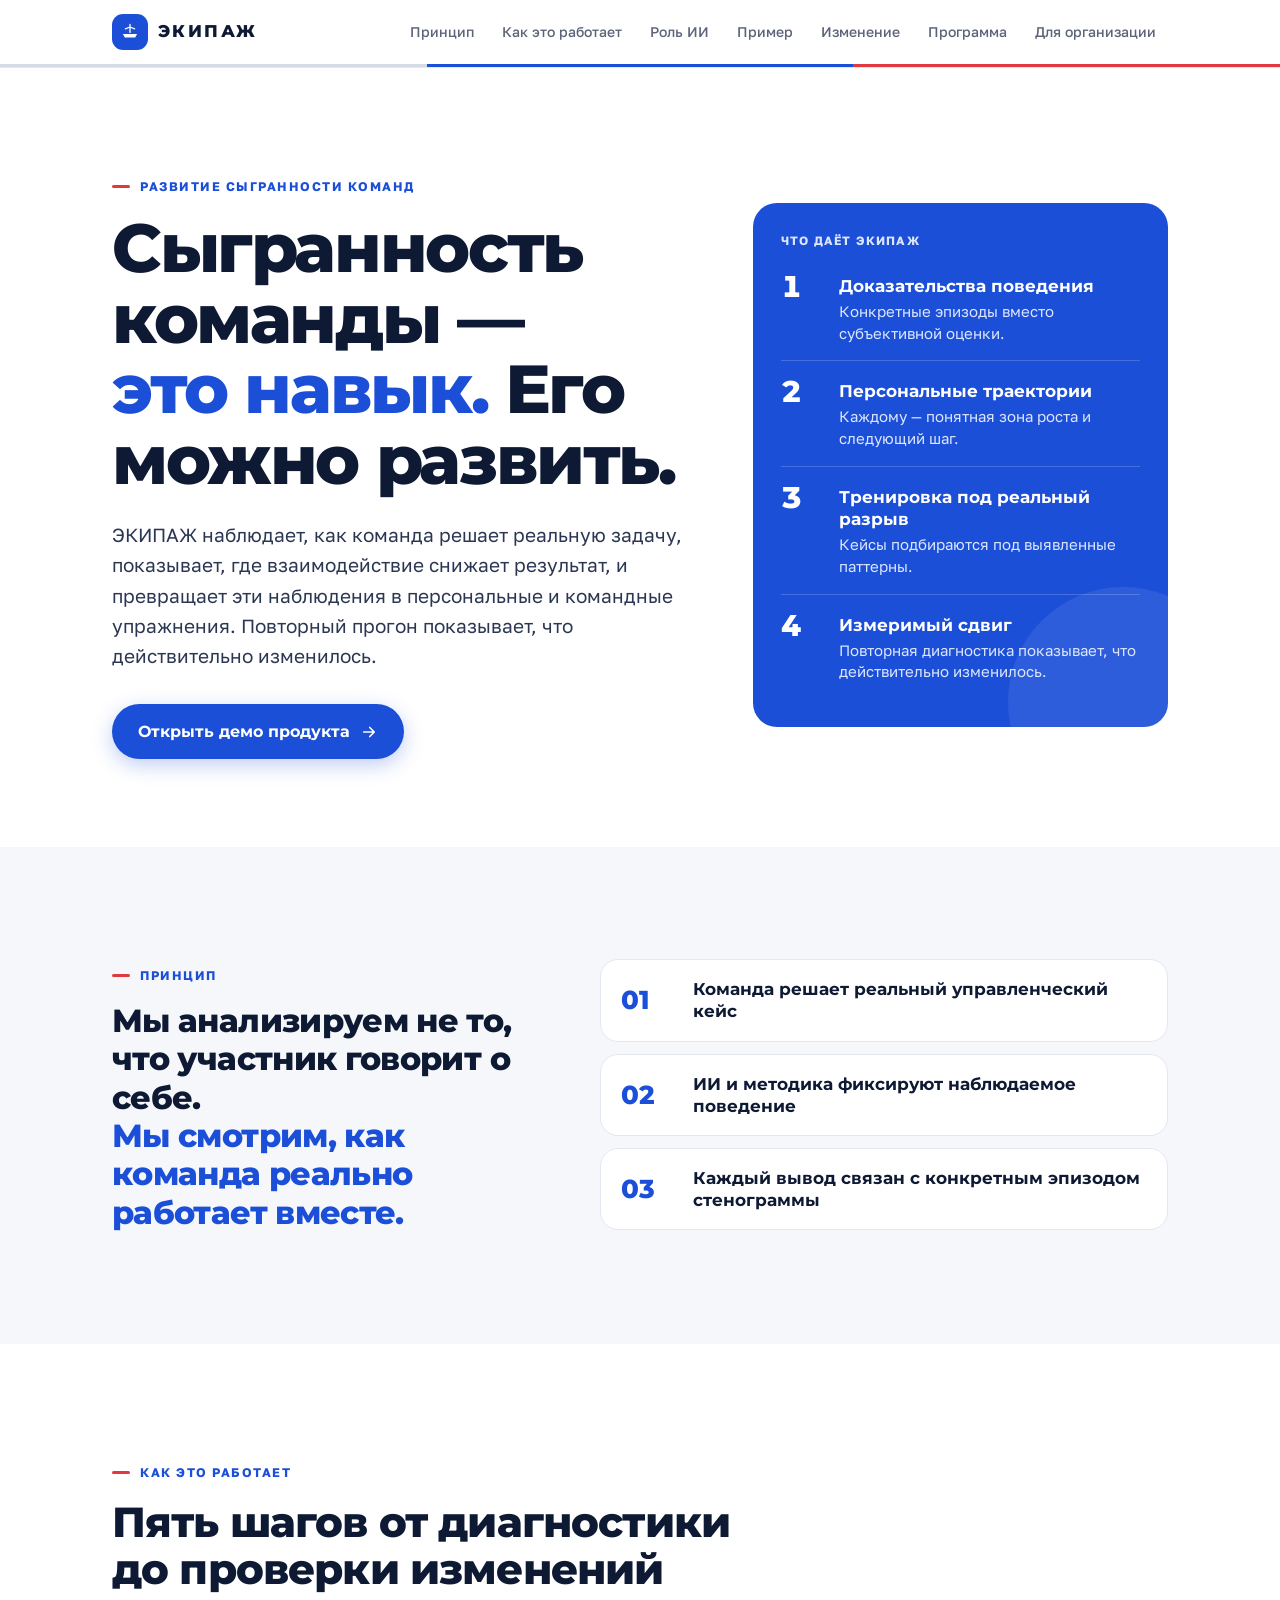
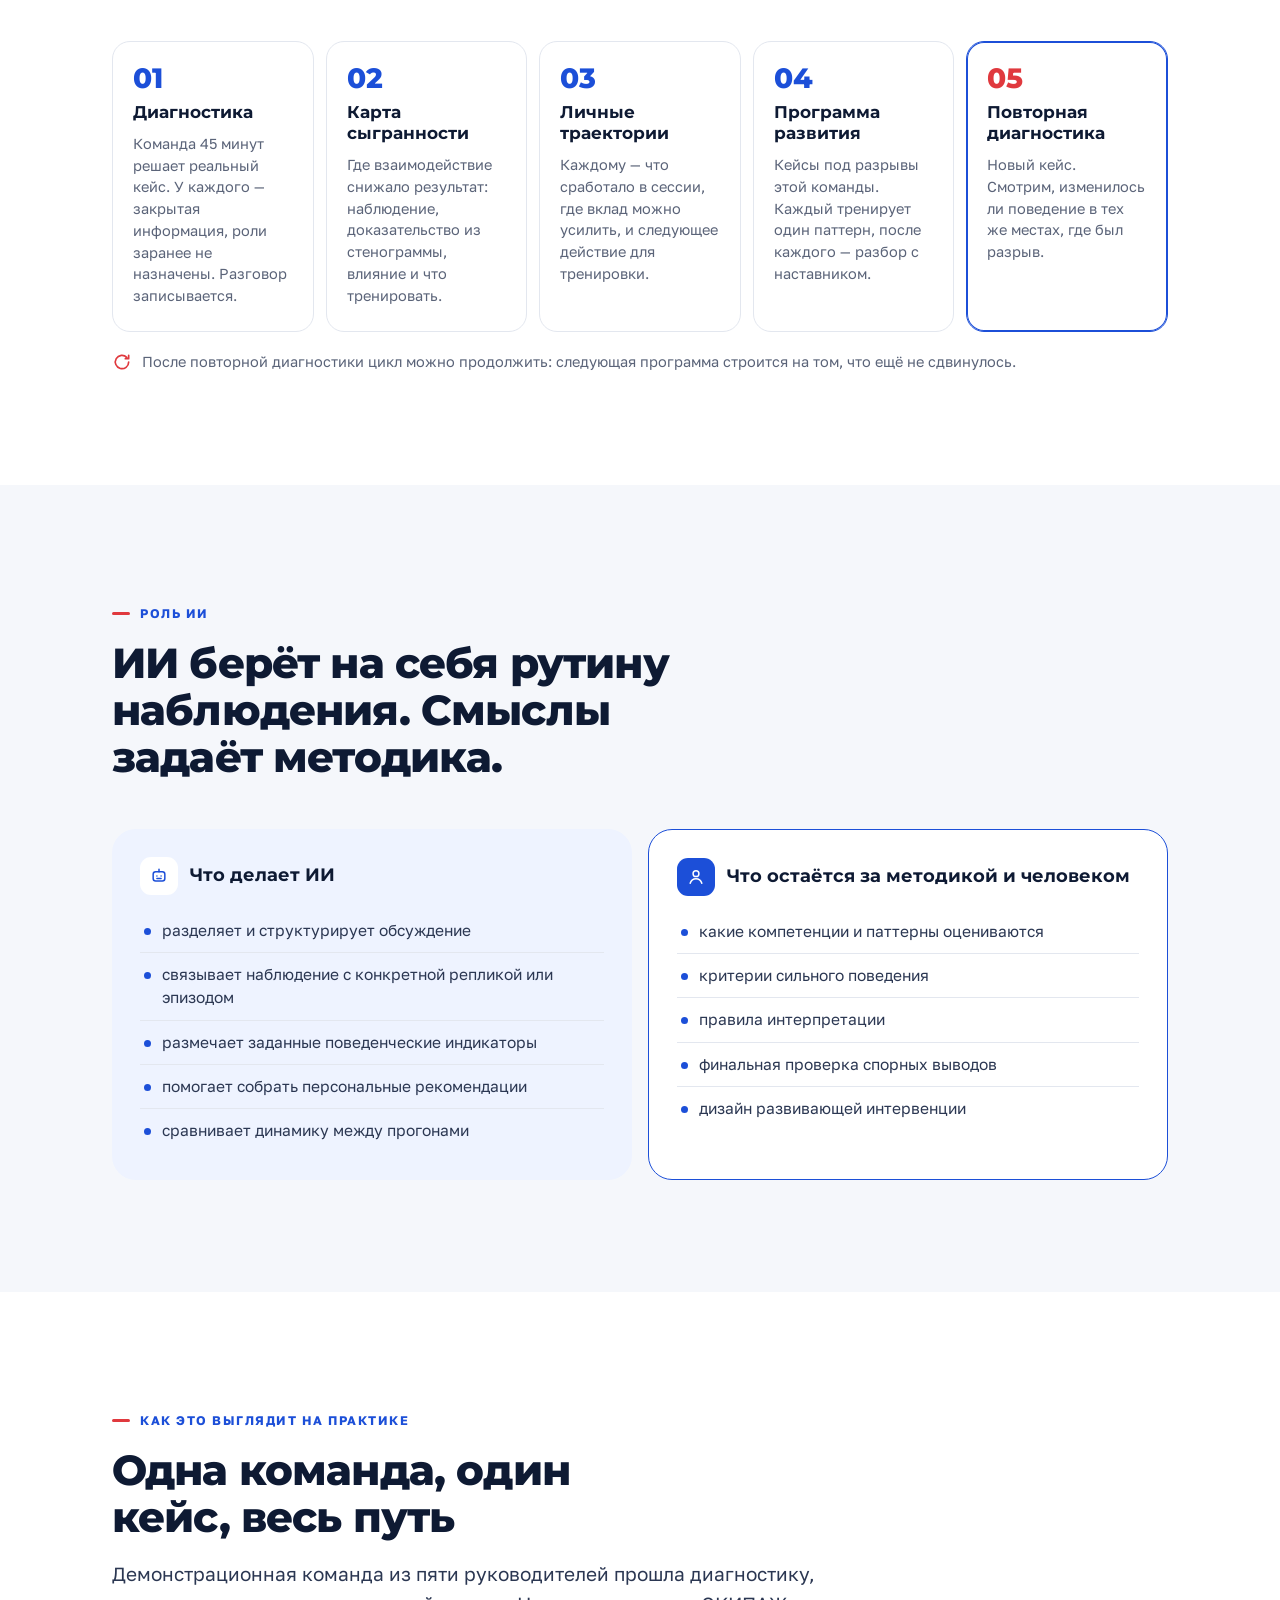
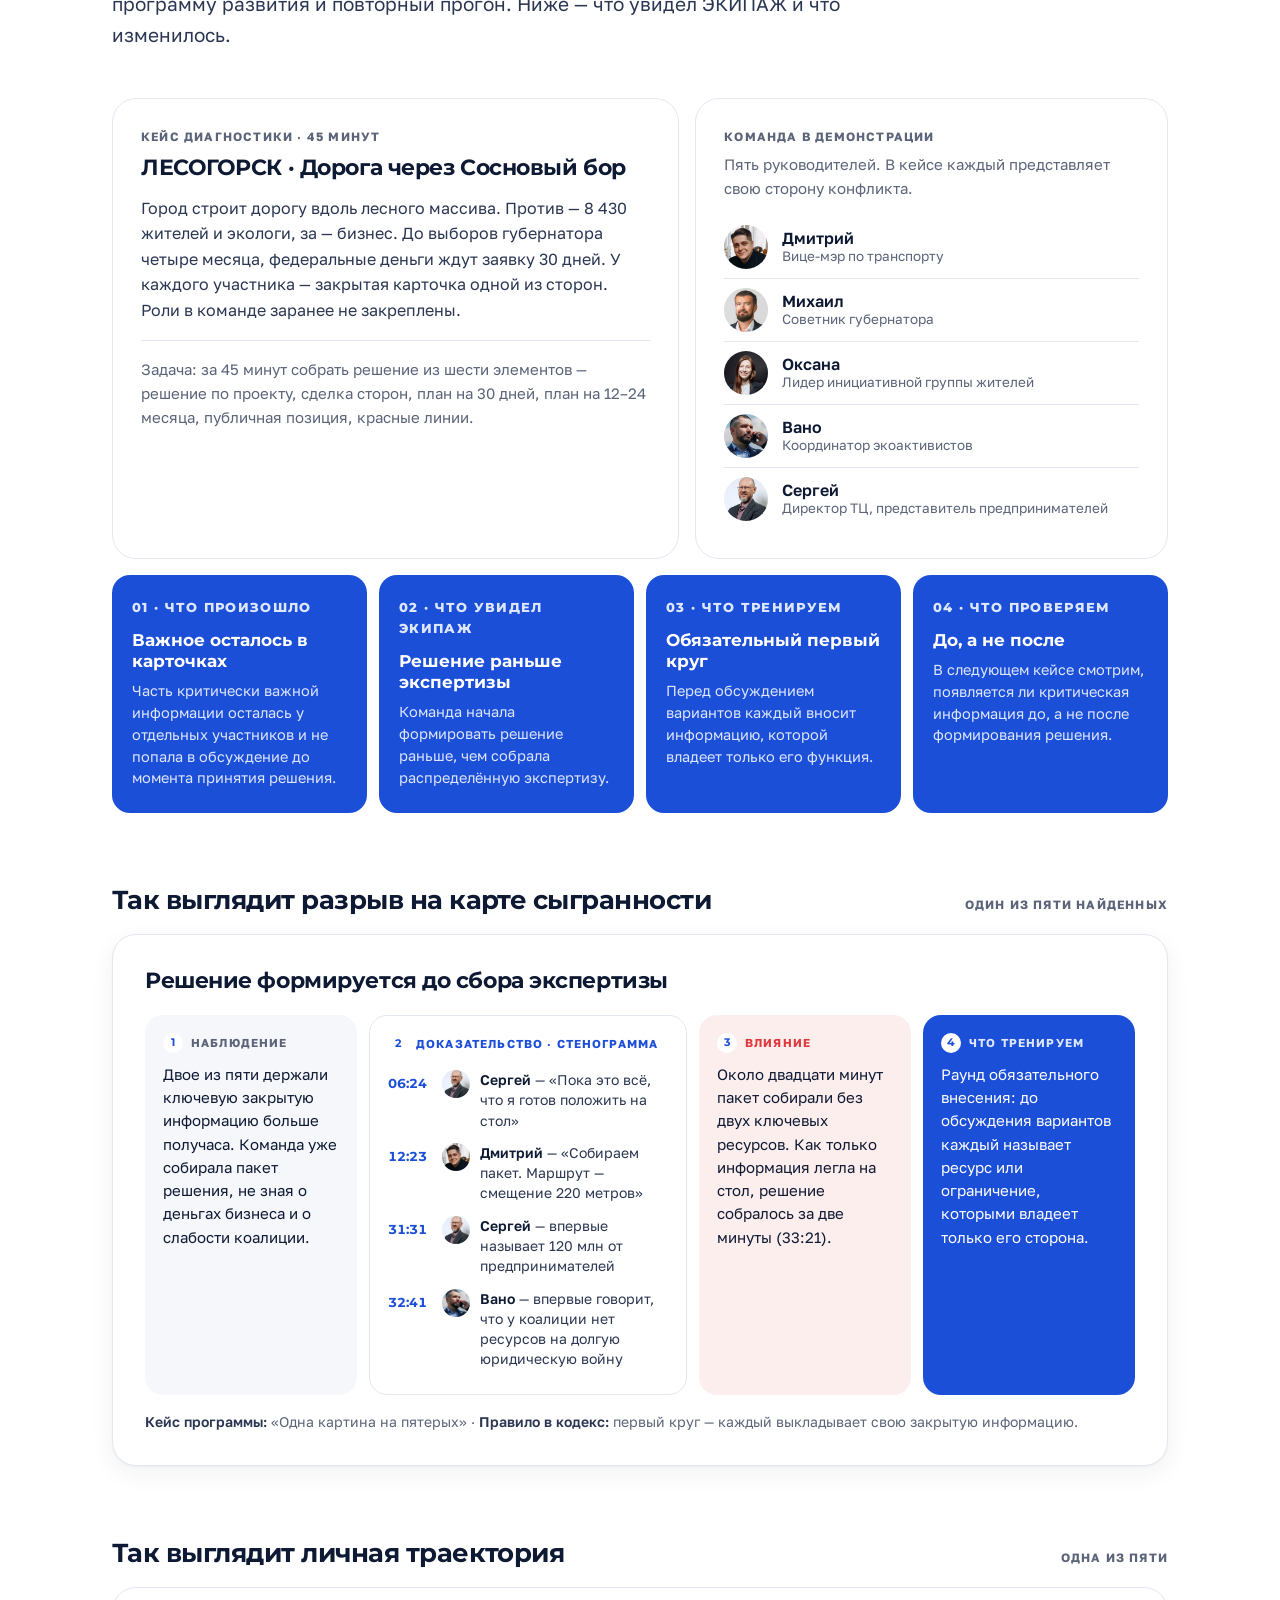
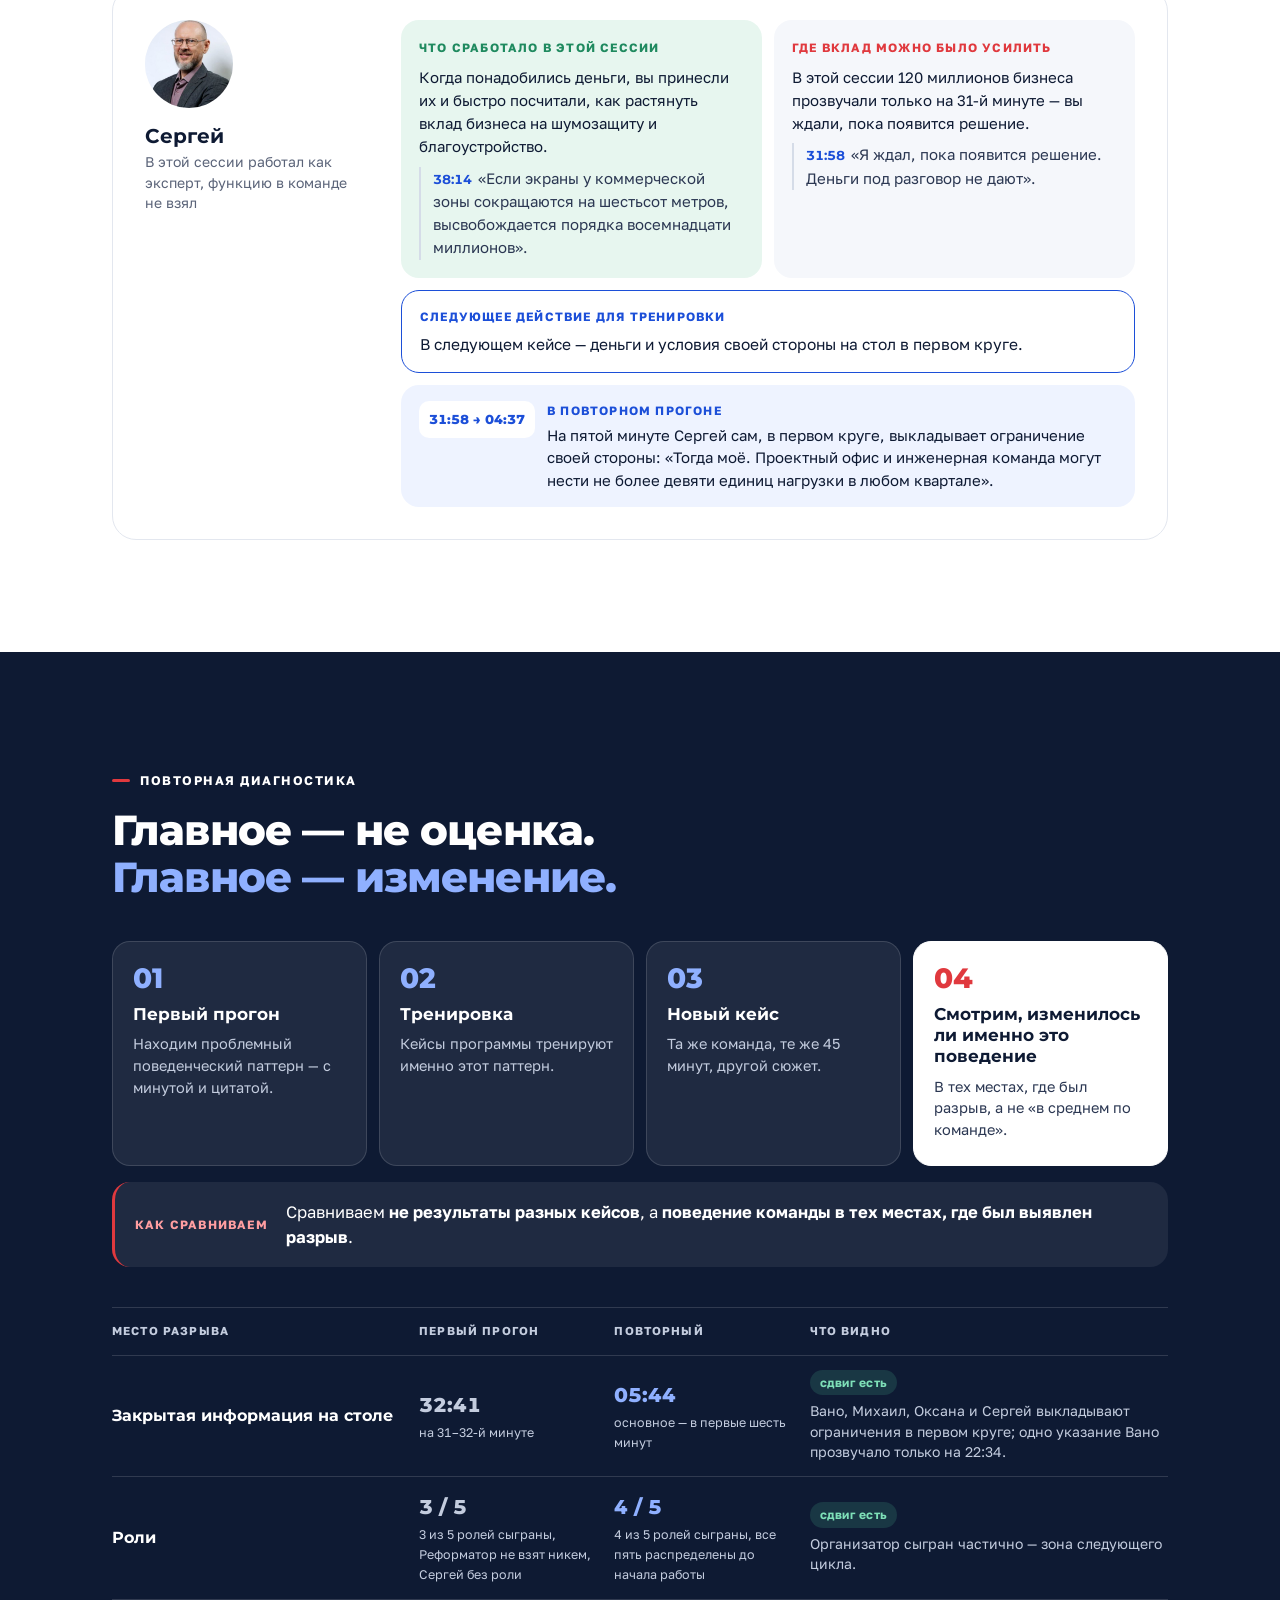
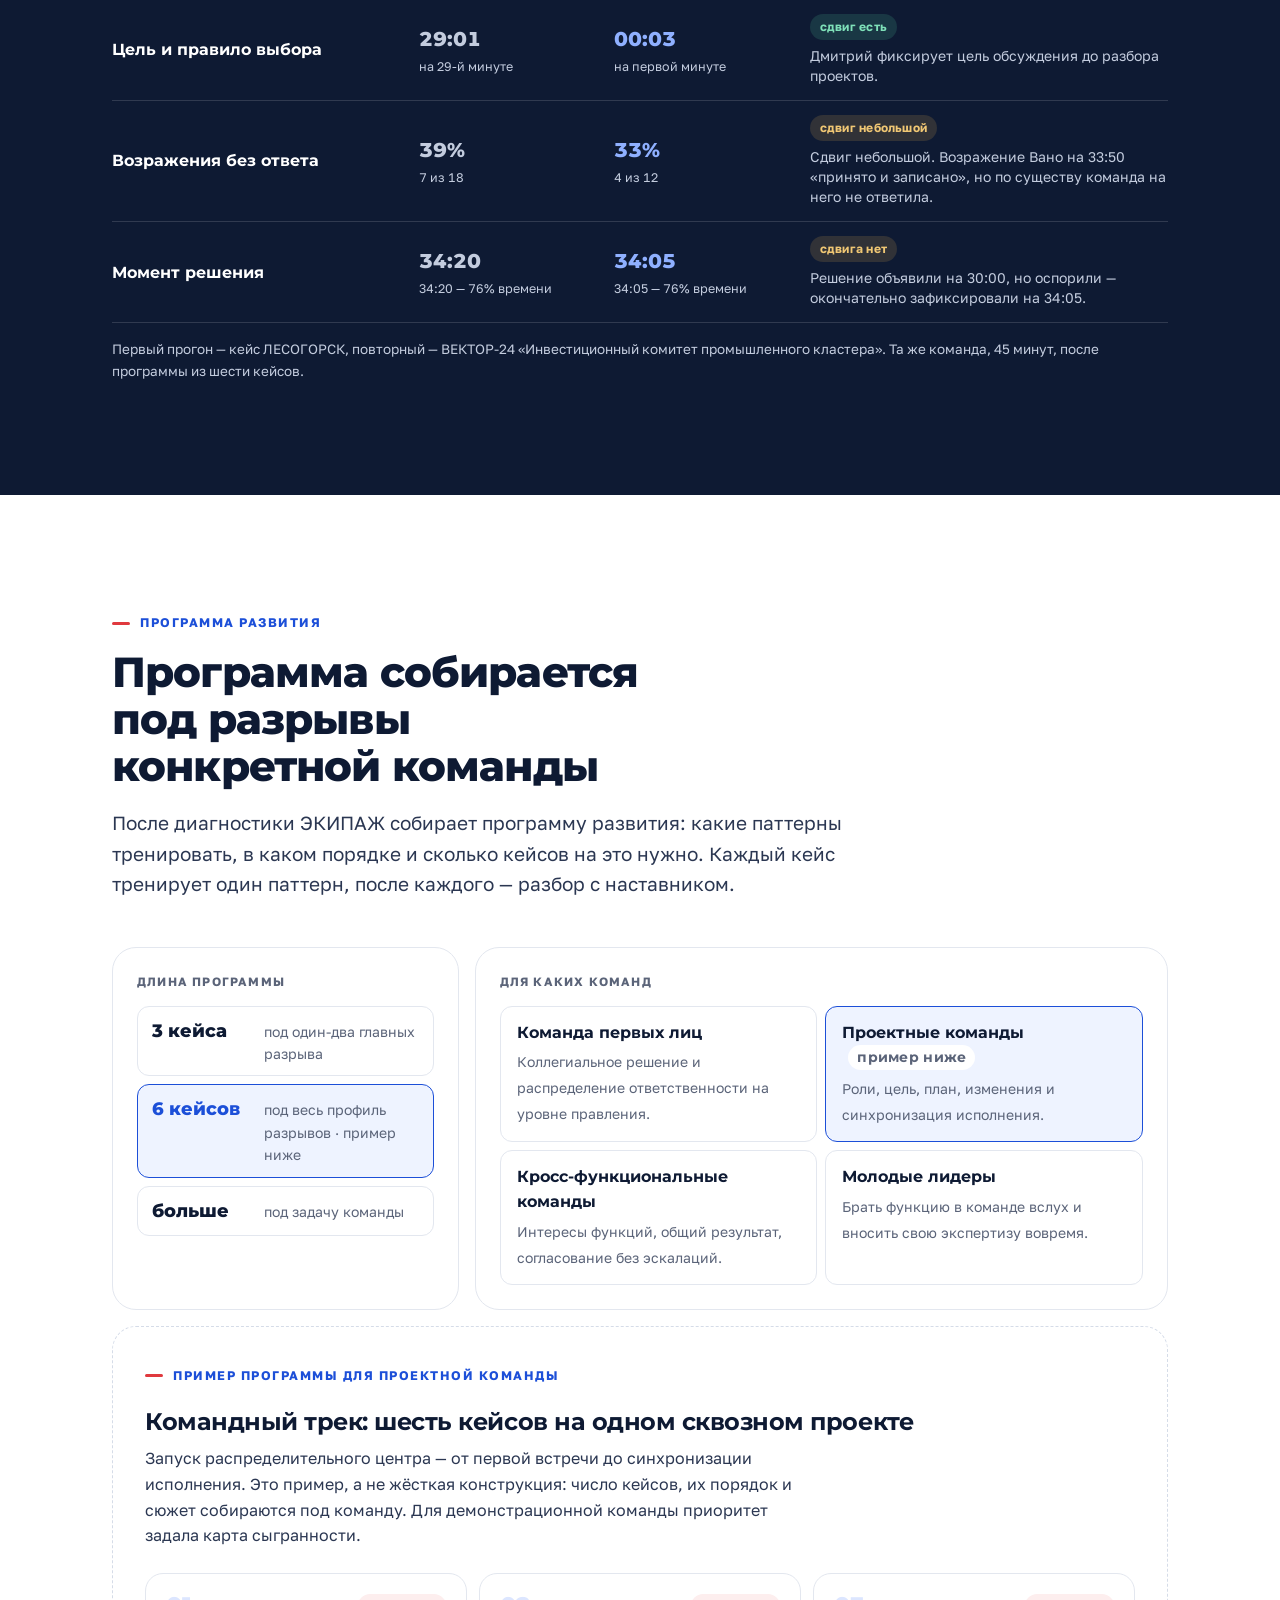
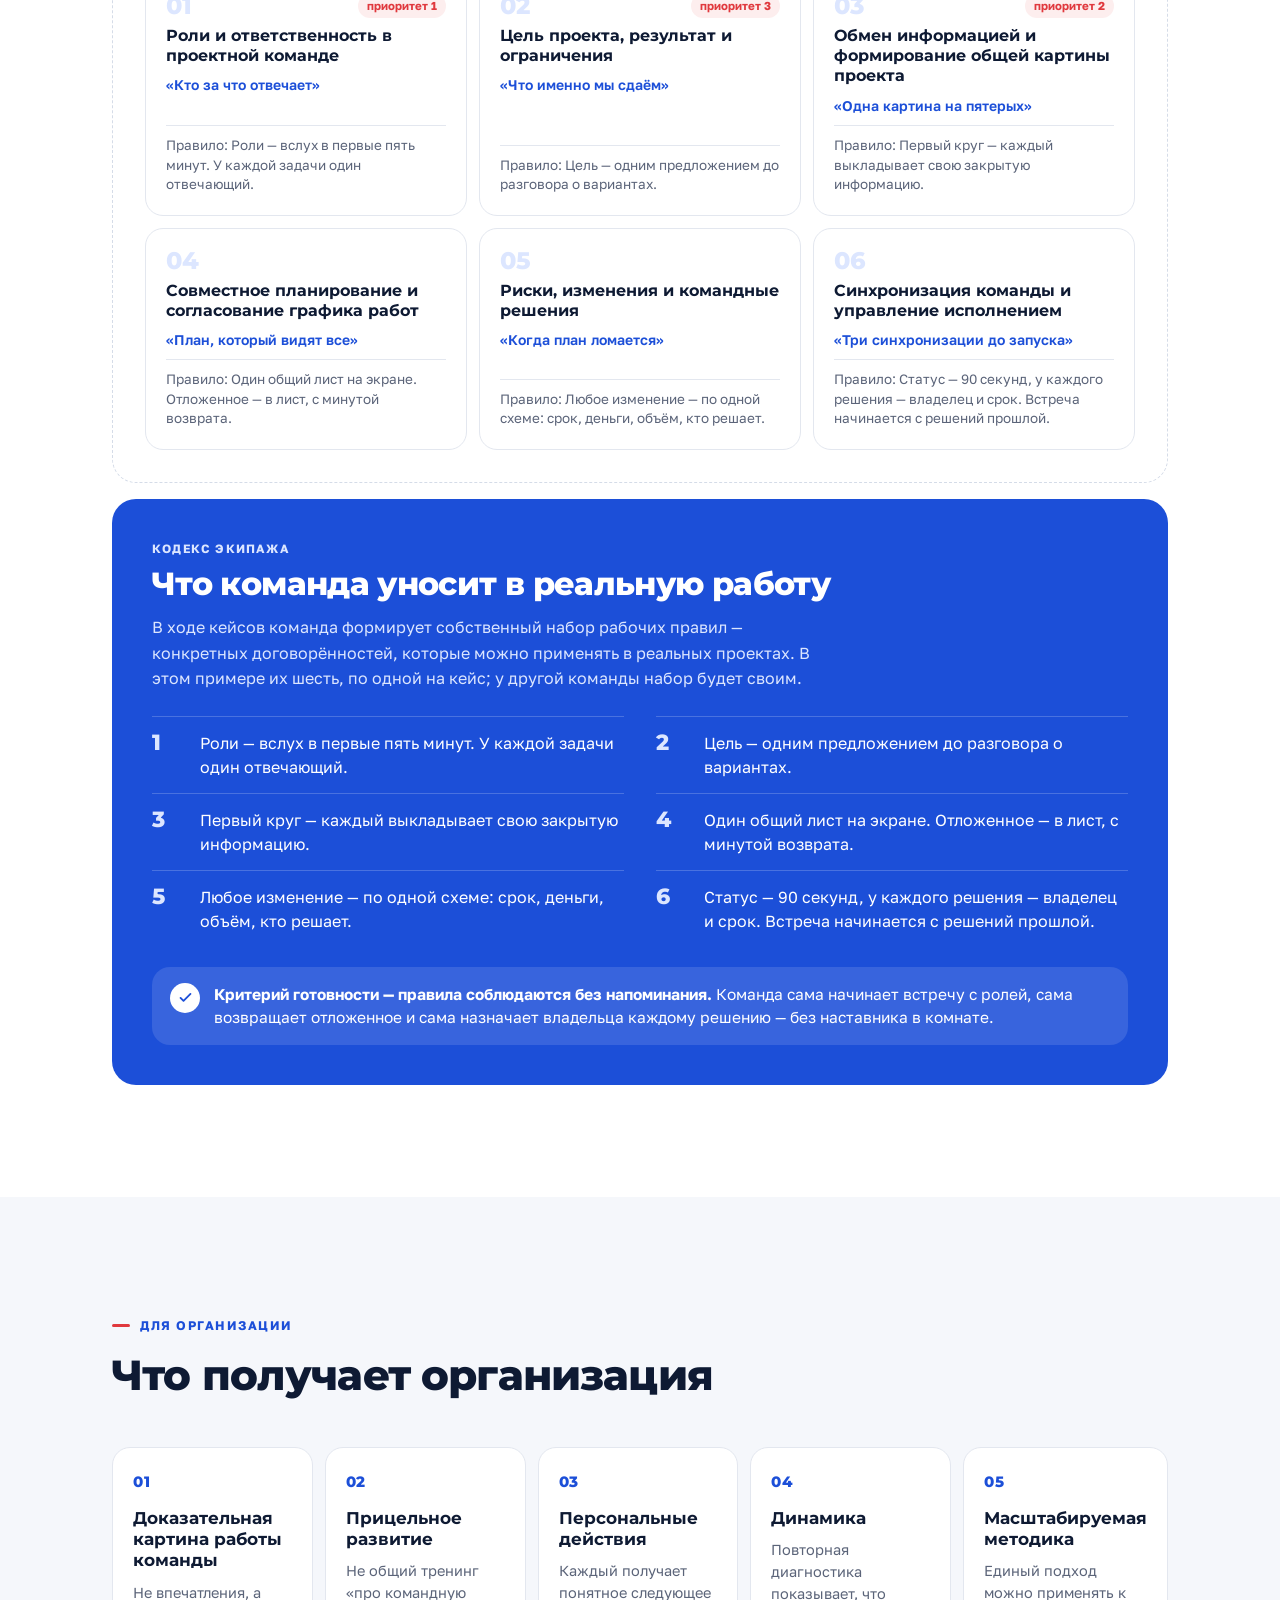
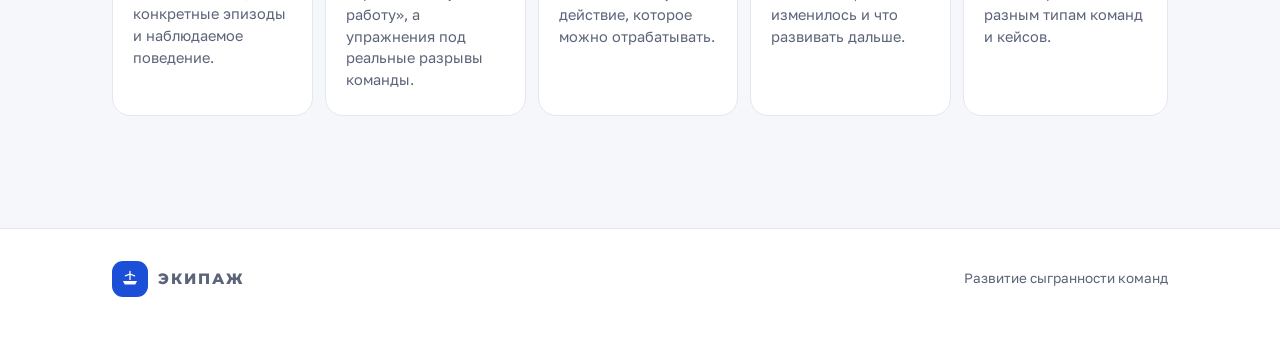
==== commit e1468251: "Add files via upload" ====
--- a/index.html
+++ b/index.html
@@ -24,8 +24,8 @@
 <link href="https://fonts.googleapis.com/css2?family=Golos+Text:wght@400;500;600;700&family=Montserrat:wght@600;700;800&display=swap" rel="stylesheet">
 <!-- ?v=1 — метка версии. Меняйте цифру при каждом обновлении style.css или
      script.js, тогда браузеры и Cloudflare гарантированно возьмут новые файлы. -->
-<link rel="stylesheet" href="style.css?v=3">
-<script defer src="script.js?v=3"></script>
+<link rel="stylesheet" href="style.css?v=4">
+<script defer src="script.js?v=4"></script>
 </head>
 <body>
 
@@ -158,11 +158,11 @@
         <div class="cap">Команда в демонстрации</div>
         <p>Пять руководителей. В кейсе каждый представляет свою сторону конфликта.</p>
         <ul>
-          <li><img class="ph" src="img/dmitry.jpg" alt=""><div><div class="n">Дмитрий</div><div class="r">Вице-мэр по транспорту</div></div></li>
-          <li><img class="ph" src="img/mikhail.jpg" alt=""><div><div class="n">Михаил</div><div class="r">Советник губернатора</div></div></li>
-          <li><img class="ph" src="img/oksana.jpg" alt=""><div><div class="n">Оксана</div><div class="r">Лидер инициативной группы жителей</div></div></li>
-          <li><img class="ph" src="img/vano.jpg" alt=""><div><div class="n">Вано</div><div class="r">Координатор экоактивистов</div></div></li>
-          <li><img class="ph" src="img/sergey.jpg" alt=""><div><div class="n">Сергей</div><div class="r">Директор ТЦ, представитель предпринимателей</div></div></li>
+          <li><img class="ph" src="dmitry.jpg" alt=""><div><div class="n">Дмитрий</div><div class="r">Вице-мэр по транспорту</div></div></li>
+          <li><img class="ph" src="mikhail.jpg" alt=""><div><div class="n">Михаил</div><div class="r">Советник губернатора</div></div></li>
+          <li><img class="ph" src="oksana.jpg" alt=""><div><div class="n">Оксана</div><div class="r">Лидер инициативной группы жителей</div></div></li>
+          <li><img class="ph" src="vano.jpg" alt=""><div><div class="n">Вано</div><div class="r">Координатор экоактивистов</div></div></li>
+          <li><img class="ph" src="sergey.jpg" alt=""><div><div class="n">Сергей</div><div class="r">Директор ТЦ, представитель предпринимателей</div></div></li>
         </ul>
       </aside>
     </div>
@@ -182,10 +182,10 @@
           <div class="lnk obs"><div class="k"><i>1</i>Наблюдение</div><p class="x">Двое из пяти держали ключевую закрытую информацию больше получаса. Команда уже собирала пакет решения, не зная о деньгах бизнеса и о слабости коалиции.</p></div>
           <div class="lnk ev"><div class="k"><i>2</i>Доказательство · стенограмма</div>
             <ul class="ev-l">
-              <li><span class="ts num">06:24</span><img class="ph" src="img/sergey.jpg" alt=""><span><b>Сергей</b> — «Пока это всё, что я готов положить на стол»</span></li>
-              <li><span class="ts num">12:23</span><img class="ph" src="img/dmitry.jpg" alt=""><span><b>Дмитрий</b> — «Собираем пакет. Маршрут — смещение 220 метров»</span></li>
-              <li><span class="ts num">31:31</span><img class="ph" src="img/sergey.jpg" alt=""><span><b>Сергей</b> — впервые называет 120 млн от предпринимателей</span></li>
-              <li><span class="ts num">32:41</span><img class="ph" src="img/vano.jpg" alt=""><span><b>Вано</b> — впервые говорит, что у коалиции нет ресурсов на долгую юридическую войну</span></li>
+              <li><span class="ts num">06:24</span><img class="ph" src="sergey.jpg" alt=""><span><b>Сергей</b> — «Пока это всё, что я готов положить на стол»</span></li>
+              <li><span class="ts num">12:23</span><img class="ph" src="dmitry.jpg" alt=""><span><b>Дмитрий</b> — «Собираем пакет. Маршрут — смещение 220 метров»</span></li>
+              <li><span class="ts num">31:31</span><img class="ph" src="sergey.jpg" alt=""><span><b>Сергей</b> — впервые называет 120 млн от предпринимателей</span></li>
+              <li><span class="ts num">32:41</span><img class="ph" src="vano.jpg" alt=""><span><b>Вано</b> — впервые говорит, что у коалиции нет ресурсов на долгую юридическую войну</span></li>
             </ul>
           </div>
           <div class="lnk im"><div class="k"><i>3</i>Влияние</div><p class="x">Около двадцати минут пакет собирали без двух ключевых ресурсов. Как только информация легла на стол, решение собралось за две минуты (33:21).</p></div>
@@ -199,7 +199,7 @@
       <div class="block-h"><h3>Так выглядит личная траектория</h3><span class="cap">Одна из пяти</span></div>
       <article class="person">
         <div class="who">
-          <img class="ph" src="img/sergey.jpg" alt="">
+          <img class="ph" src="sergey.jpg" alt="">
           <div><div class="n">Сергей</div><div class="r">В этой сессии работал как эксперт, функцию в команде не взял</div></div>
         </div>
         <div>
